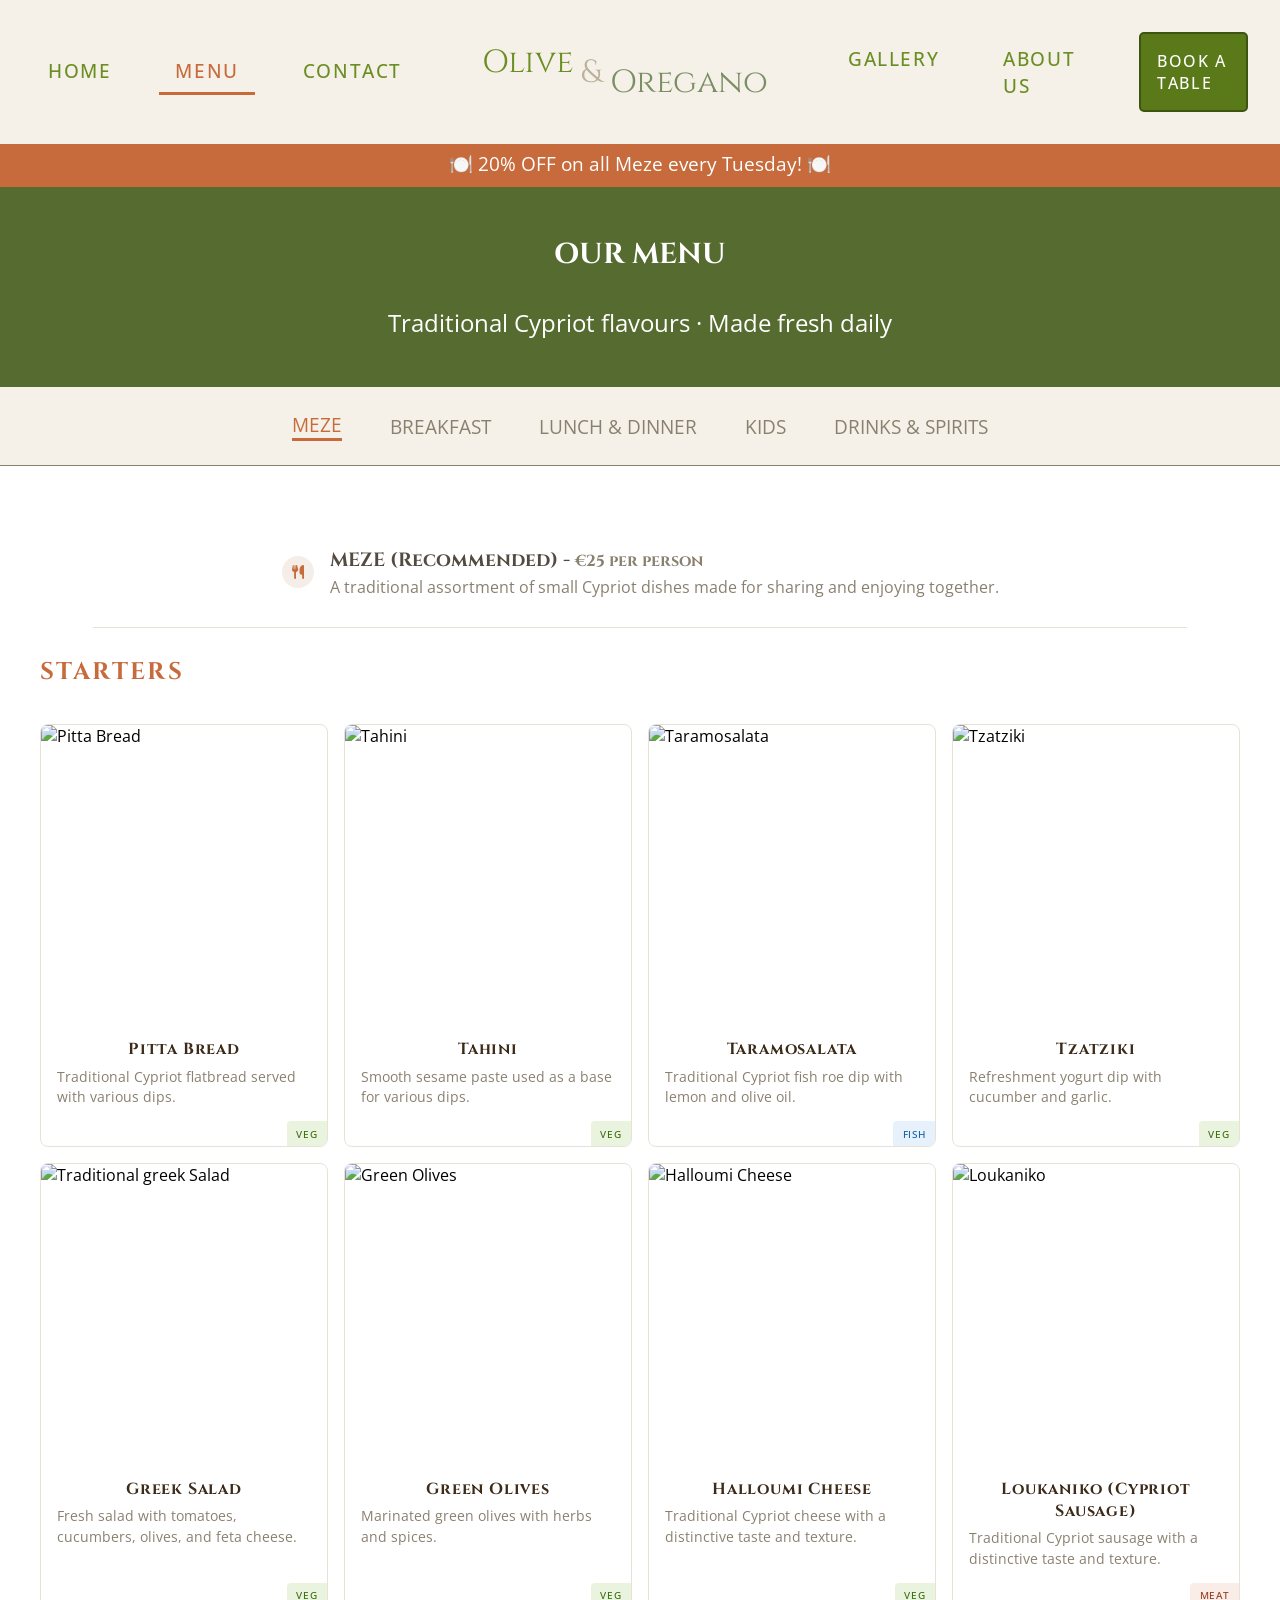
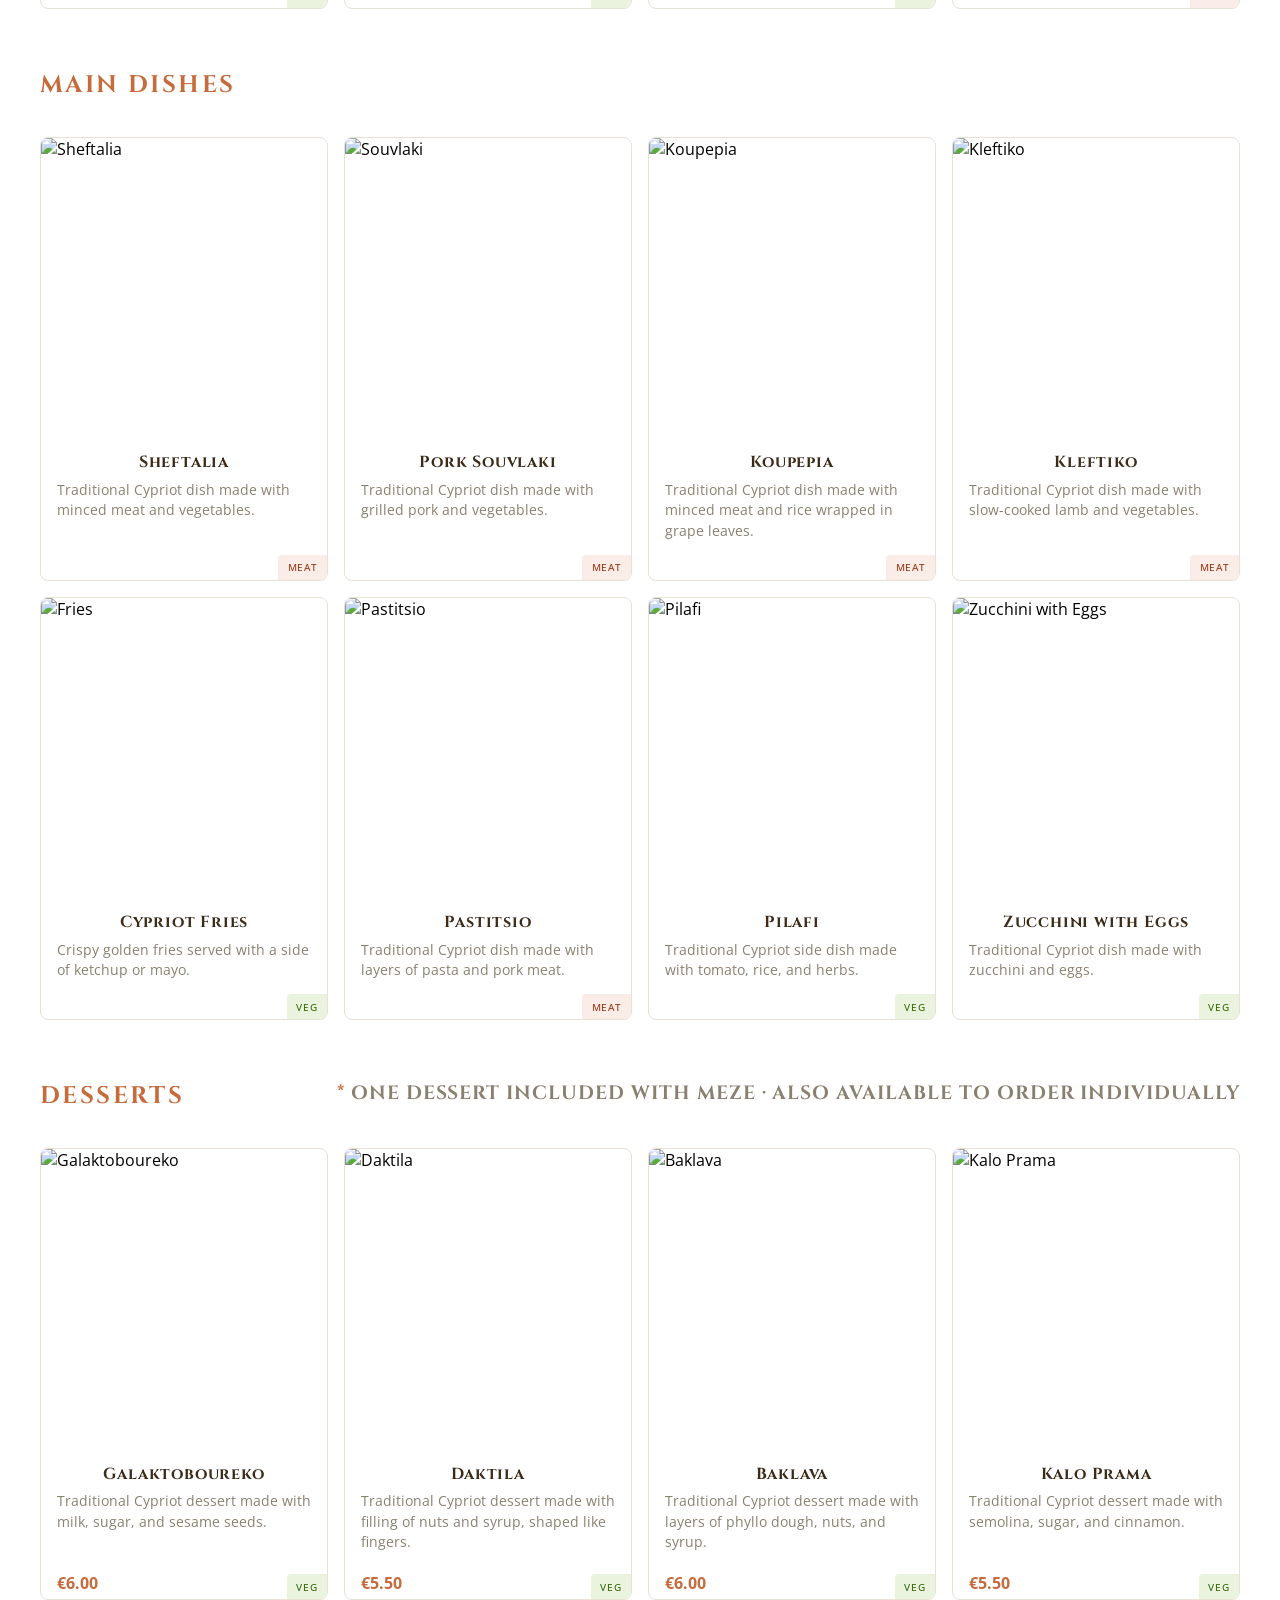
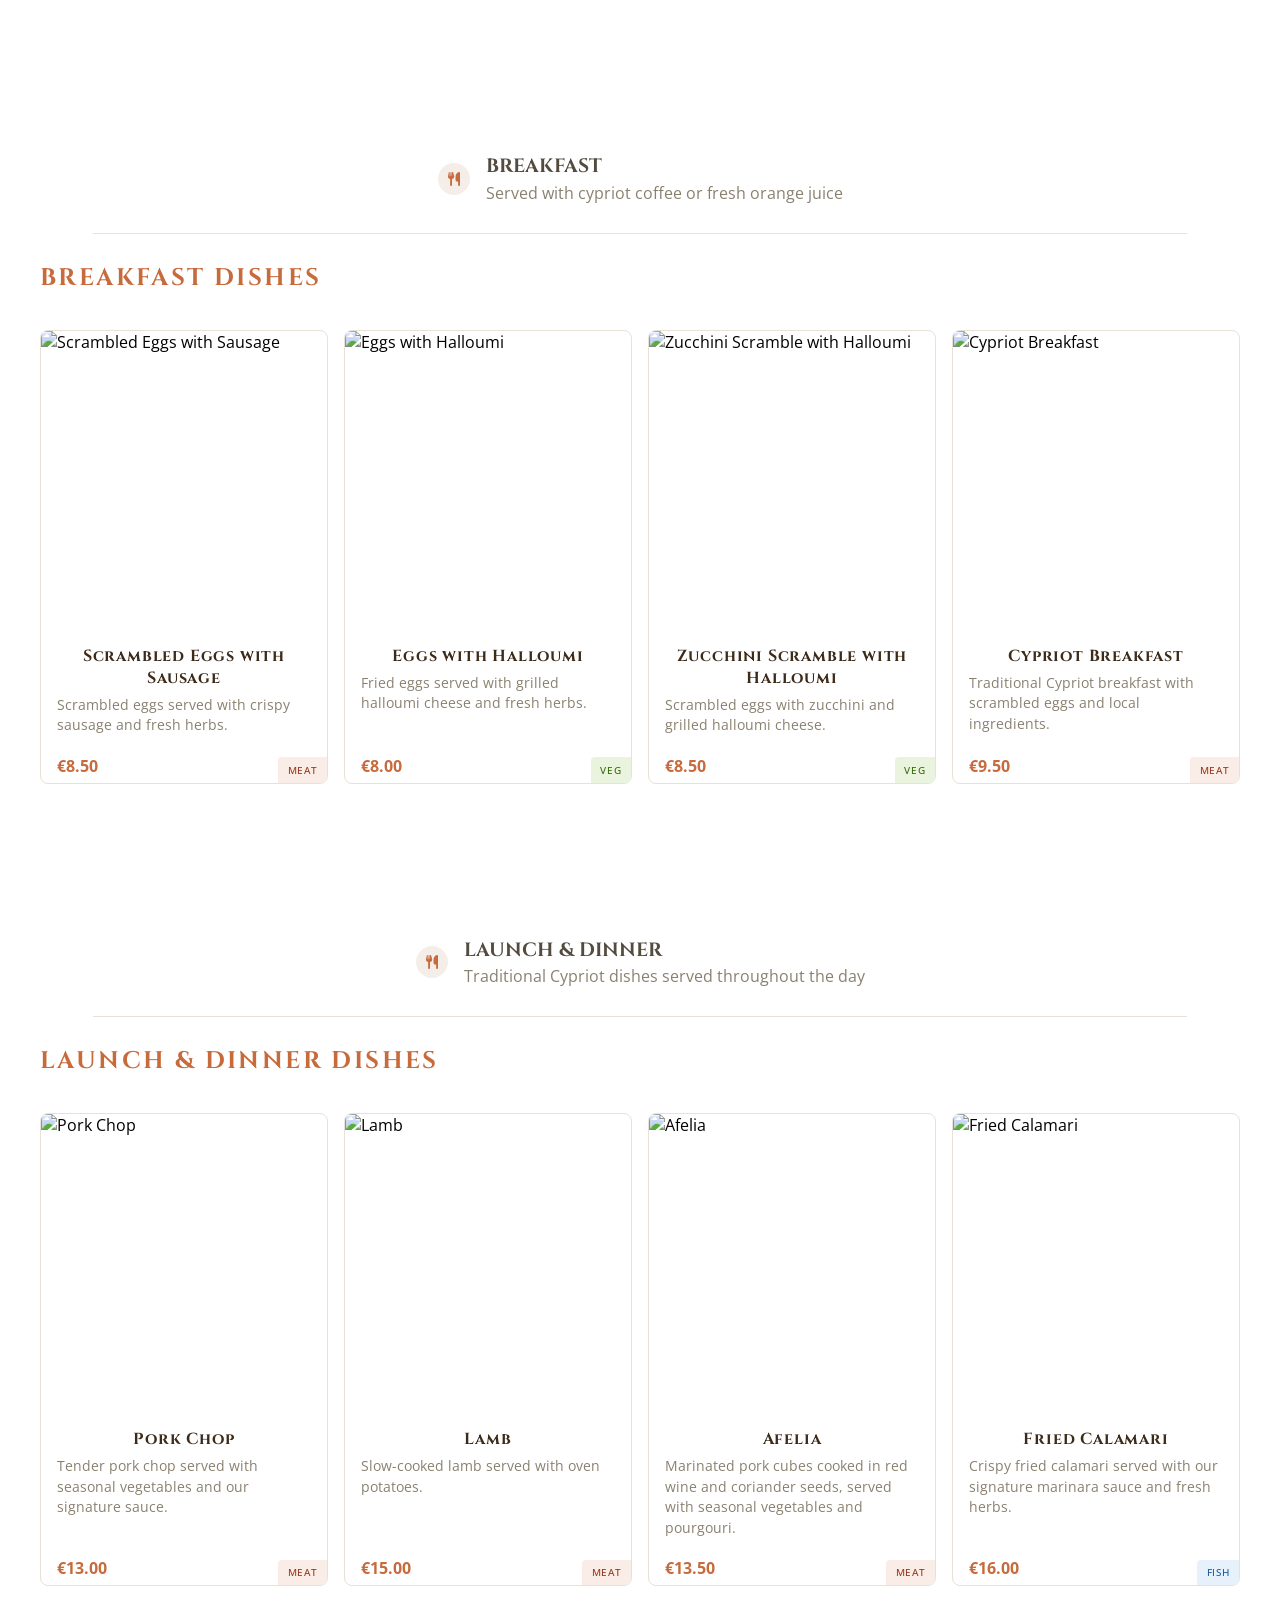
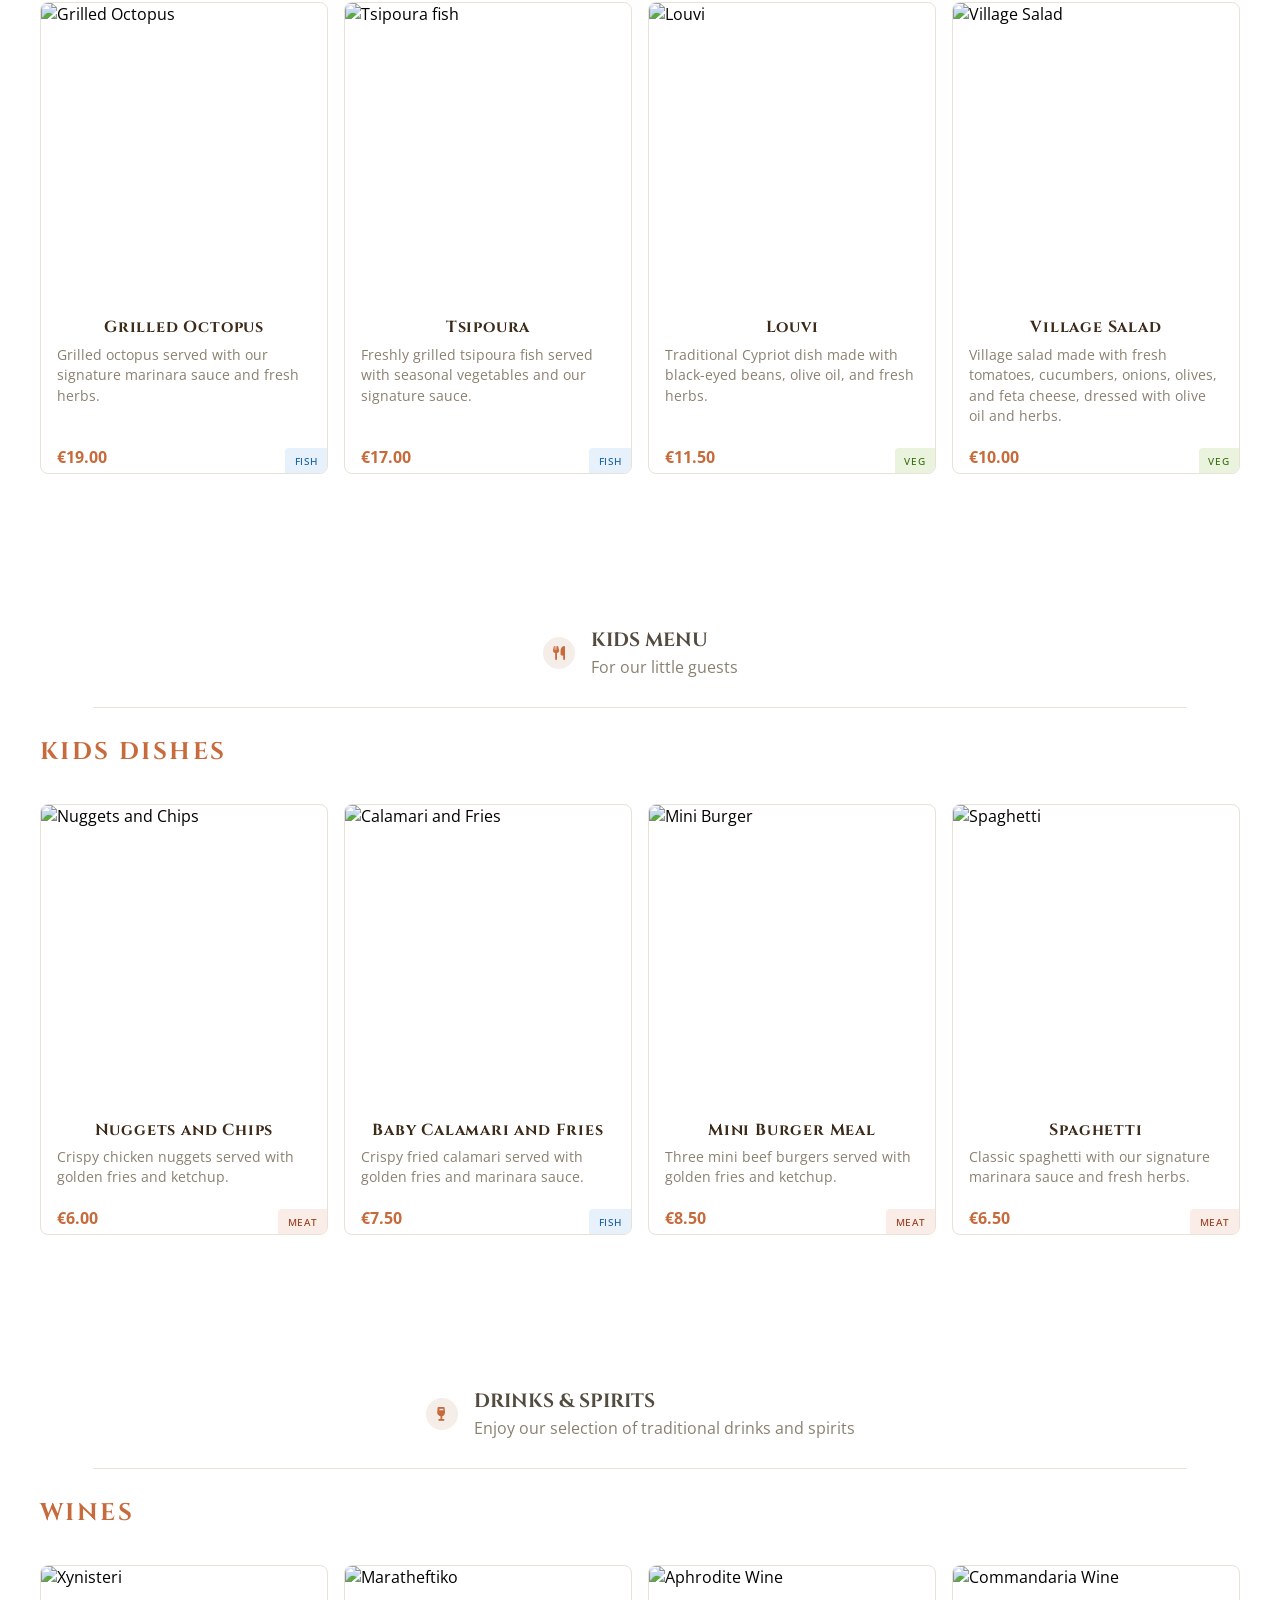
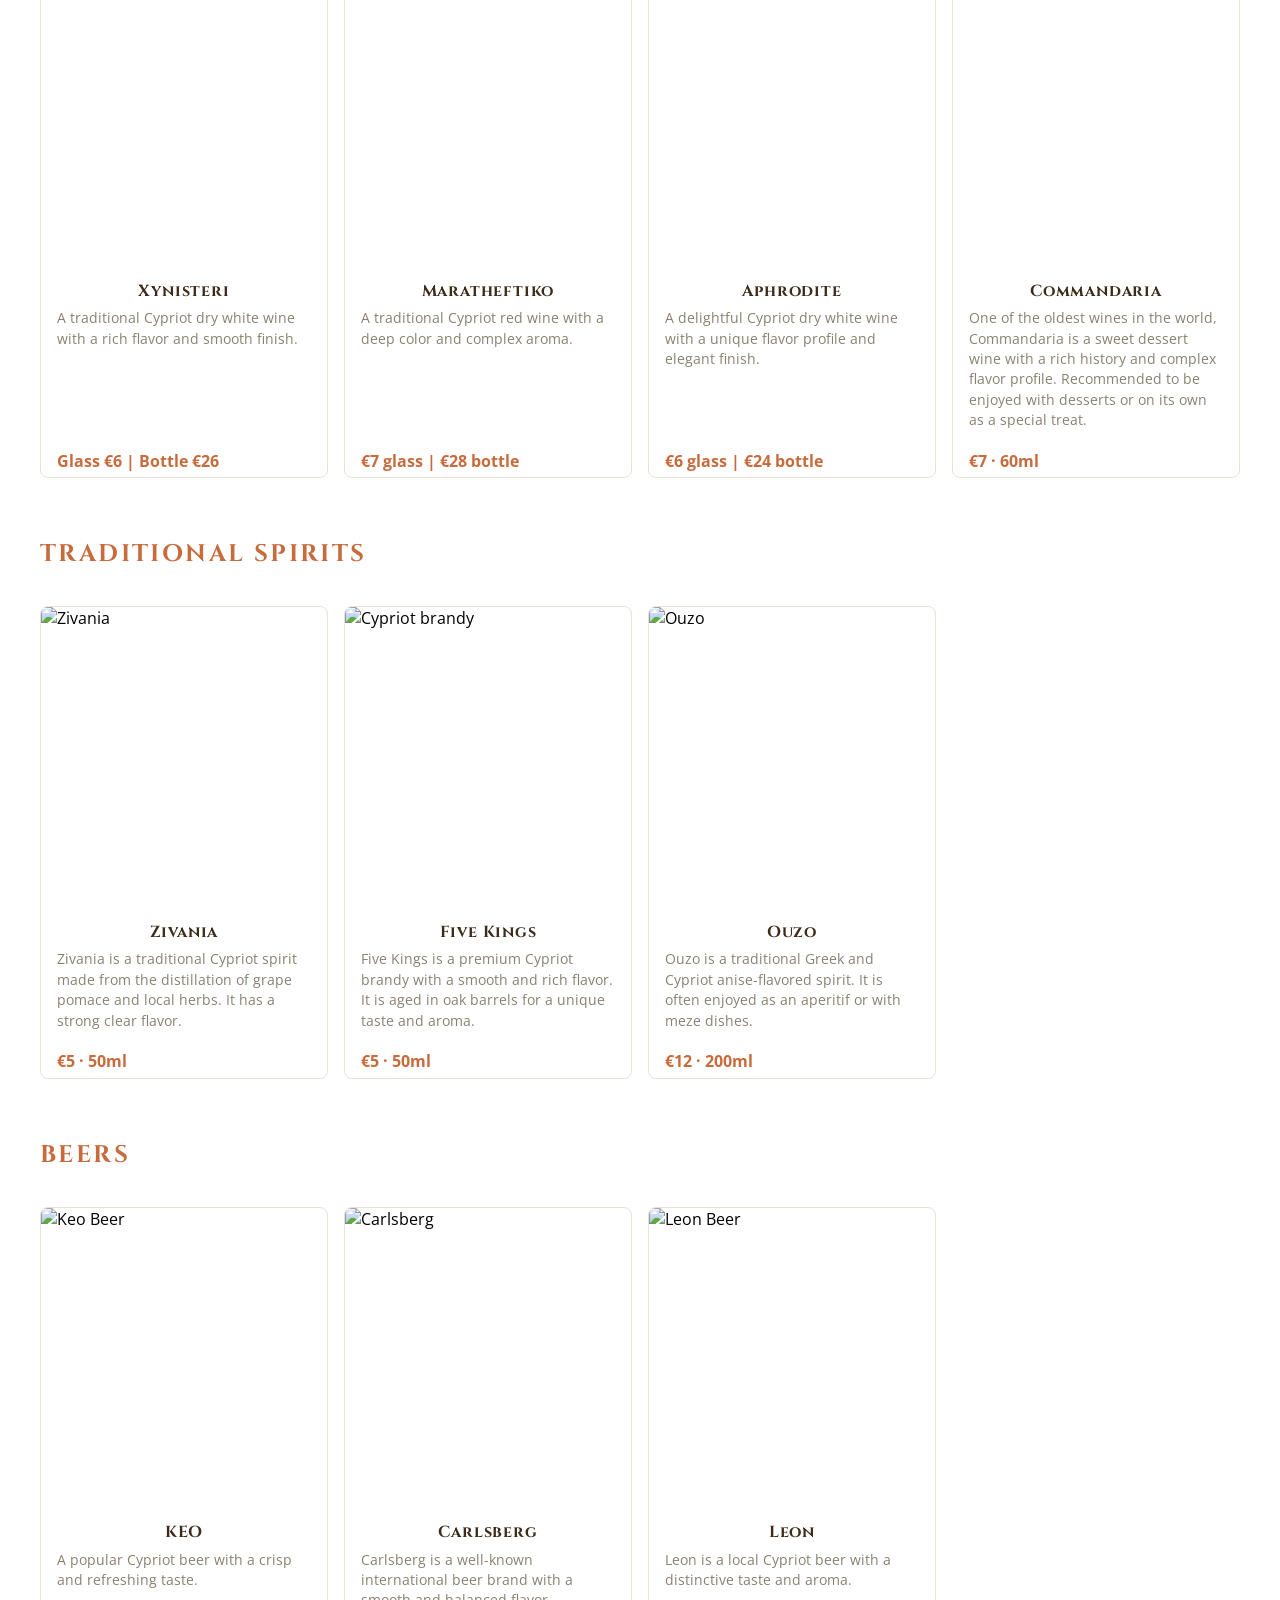
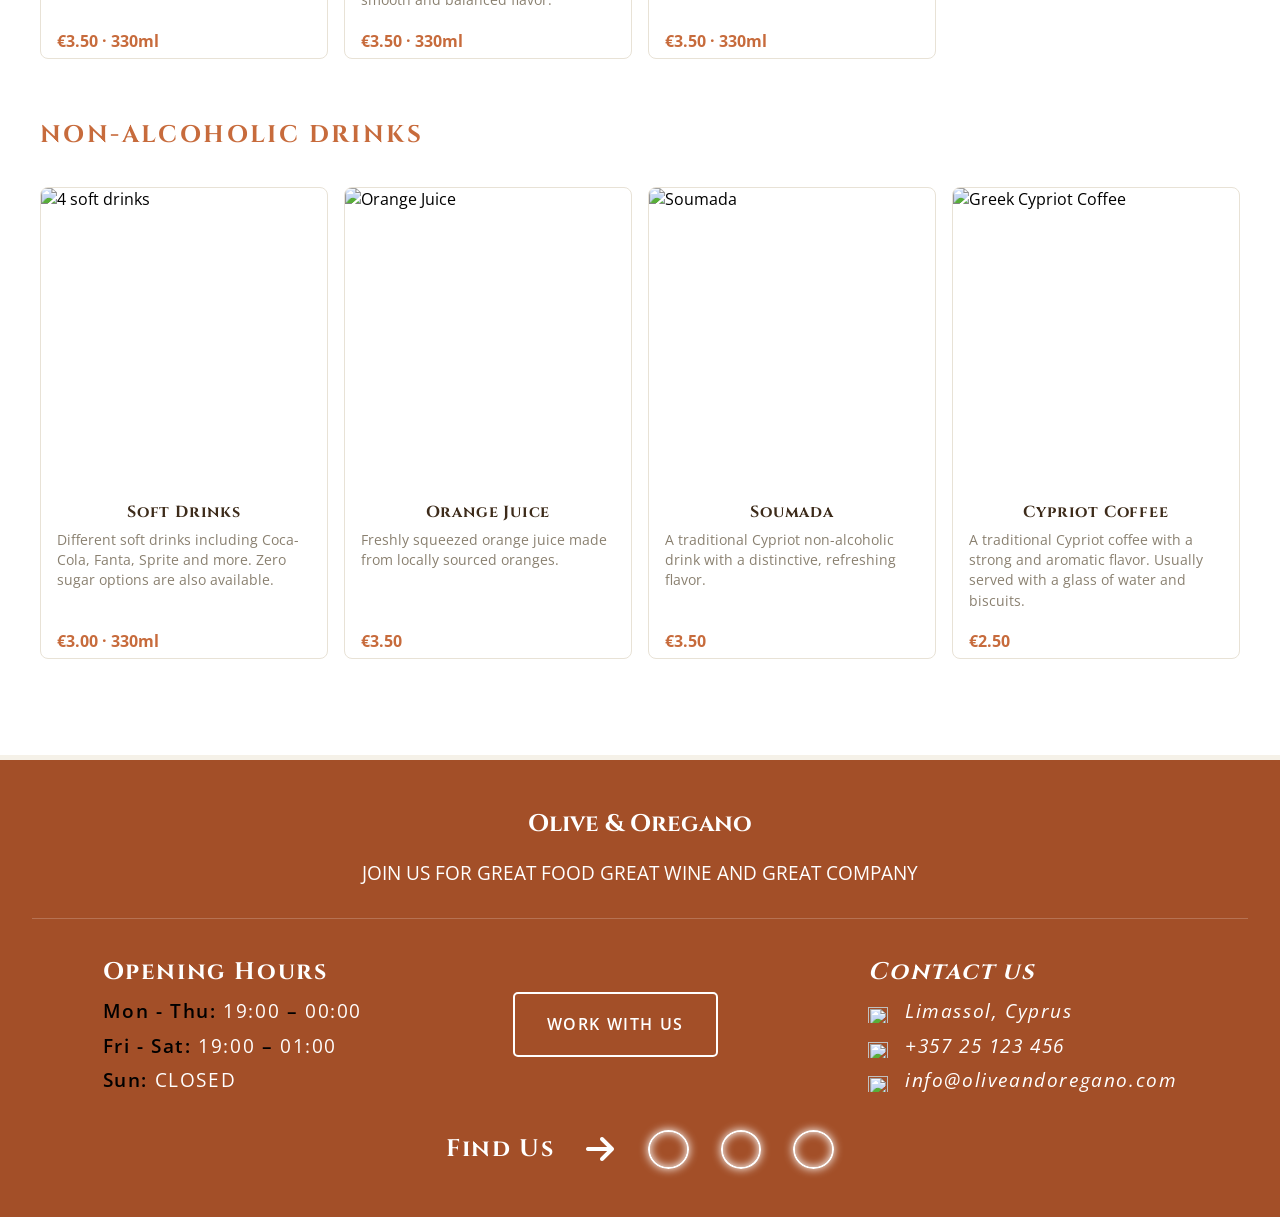
==== Menu.html @ dd1d49be "Create html and CSS for job application" ====
<!doctype html>
<html lang="en">
  <head>
    <meta charset="UTF-8" />
    <meta name="viewport" content="width=device-width, initial-scale=1.0" />
    <meta
      name="description"
      content="Explore the Olive & Oregano menu featuring traditional Cypriot meze, main dishes, desserts, breakfast, drinks, and more."
    />
    <title>Menu | Olive & Oregano</title>
    <link
      href="https://fonts.googleapis.com/css2?family=Cinzel:wght@400..900&display=swap"
      rel="stylesheet"
    />
    <link rel="preconnect" href="https://fonts.googleapis.com" />
    <link rel="preconnect" href="https://fonts.gstatic.com" crossorigin />
    <link
      href="https://fonts.googleapis.com/css2?family=Open+Sans:ital,wght@0,300..800;1,300..800&display=swap"
      rel="stylesheet"
    />
    <link
      rel="stylesheet"
      href="https://cdnjs.cloudflare.com/ajax/libs/font-awesome/6.7.2/css/all.min.css"
    />
    <link rel="stylesheet" href="style.css" />
    <link rel="stylesheet" href="menu.css" />
  </head>
  <body>
    <!-- NAVBAR -->
    <header class="header">
      <nav class="navbar" aria-label="Main navigation">
        <div class="navbar-left">
          <a href="index.html">HOME</a>
          <a href="menu.html" aria-current="page">MENU</a>
          <a href="#contact">CONTACT</a>
        </div>

        <a href="index.html" class="logo">
          <span class="olive-color">Olive</span
          ><span class="and-color"> & </span>
          <span class="oregano-color">Oregano</span>
        </a>

        <div class="navbar-right">
          <a href="#">GALLERY</a>
          <a href="#">ABOUT US</a>
        </div>

        <a href="#" class="contact">BOOK A TABLE</a>
      </nav>
    </header>
    <main>
      <!-- ANNOUNCEMENT BAR -->
      <div class="announcement-section">
        <div class="announcement-bar">
          <p>🍽️ 20% OFF on all Meze every Tuesday! 🍽️</p>
        </div>
      </div>

      <!-- MENU BAR -->
      <section class="menu-bar-section">
        <div class="menu-bar">
          <h1>OUR MENU</h1>
          <p>Traditional Cypriot flavours · Made fresh daily</p>
        </div>
      </section>

      <!-- MENU CATEGORY BAR -->
      <section class="menu-category-section">
        <div class="menu-category-nav">
          <a href="#meze" class="active">MEZE</a>
          <a href="#breakfast">BREAKFAST</a>
          <a href="#lunch&dinner">LUNCH & DINNER</a>
          <a href="#kids">KIDS</a>
          <a href="#drinks-spirits">DRINKS & SPIRITS</a>
        </div>
      </section>

      <!-- MEZE SECTION -->
      <section class="menu-section" id="meze">
        <div class="menu-section-header">
          <div class="icon-section">
            <i class="fa-solid fa-utensils" aria-hidden="true"></i>
          </div>
          <div class="text-section">
            <h2>
              MEZE (Recommended) - <span class="price">€25 per person</span>
            </h2>
            <p>
              A traditional assortment of small Cypriot dishes made for sharing
              and enjoying together.
            </p>
          </div>
        </div>
        <span class="divider"></span>

        <!-- STARTERS -->
        <h3 class="subsection-title">STARTERS</h3>
        <div class="menu-items">
          <div class="menu-grid">
            <div class="card">
              <img src="images/cyprus-Pitta-bread.webp" alt="Pitta Bread" />
              <div class="card-body">
                <h4 class="card-name">Pitta Bread</h4>
                <p class="card-desc">
                  Traditional Cypriot flatbread served with various dips.
                </p>
              </div>
              <div class="card-footer">
                <span class="tag veg">VEG</span>
              </div>
            </div>

            <div class="card">
              <img src="images/tahini.jpg" alt="Tahini" />
              <div class="card-body">
                <h4 class="card-name">Tahini</h4>
                <p class="card-desc">
                  Smooth sesame paste used as a base for various dips.
                </p>
              </div>
              <div class="card-footer">
                <span class="tag veg">VEG</span>
              </div>
            </div>

            <div class="card">
              <img src="images/cyprus-taramaslata.jpg" alt="Taramosalata" />
              <div class="card-body">
                <h4 class="card-name">Taramosalata</h4>
                <p class="card-desc">
                  Traditional Cypriot fish roe dip with lemon and olive oil.
                </p>
              </div>
              <div class="card-footer">
                <span class="tag fish">FISH</span>
              </div>
            </div>

            <div class="card">
              <img src="images/tzatziki.jpg" alt="Tzatziki" />
              <div class="card-body">
                <h4 class="card-name">Tzatziki</h4>
                <p class="card-desc">
                  Refreshment yogurt dip with cucumber and garlic.
                </p>
              </div>
              <div class="card-footer">
                <span class="tag veg">VEG</span>
              </div>
            </div>

            <div class="card">
              <img
                src="images/village-salad-fresh-cut.jpg"
                alt="Traditional greek Salad"
              />
              <div class="card-body">
                <h4 class="card-name">Greek Salad</h4>
                <p class="card-desc">
                  Fresh salad with tomatoes, cucumbers, olives, and feta cheese.
                </p>
              </div>
              <div class="card-footer">
                <span class="tag veg">VEG</span>
              </div>
            </div>

            <div class="card">
              <img src="images/green-olives.jpg" alt="Green Olives" />
              <div class="card-body">
                <h4 class="card-name">Green Olives</h4>
                <p class="card-desc">
                  Marinated green olives with herbs and spices.
                </p>
              </div>
              <div class="card-footer">
                <span class="tag veg">VEG</span>
              </div>
            </div>

            <div class="card">
              <img src="images/halloumi-cyprus.jpg" alt="Halloumi Cheese" />
              <div class="card-body">
                <h4 class="card-name">Halloumi Cheese</h4>
                <p class="card-desc">
                  Traditional Cypriot cheese with a distinctive taste and
                  texture.
                </p>
              </div>
              <div class="card-footer">
                <span class="tag veg">VEG</span>
              </div>
            </div>

            <div class="card">
              <img src="images/loukaniko.jpg" alt="Loukaniko" />
              <div class="card-body">
                <h4 class="card-name">Loukaniko (Cypriot Sausage)</h4>
                <p class="card-desc">
                  Traditional Cypriot sausage with a distinctive taste and
                  texture.
                </p>
              </div>
              <div class="card-footer">
                <span class="tag meat">MEAT</span>
              </div>
            </div>
          </div>
        </div>

        <!-- MAIN DISHES -->
        <h3 class="subsection-title">MAIN DISHES</h3>
        <div class="menu-items">
          <div class="menu-grid">
            <div class="card">
              <img src="images/sheftalia-main.jpg" alt="Sheftalia" />
              <div class="card-body">
                <h4 class="card-name">Sheftalia</h4>
                <p class="card-desc">
                  Traditional Cypriot dish made with minced meat and vegetables.
                </p>
              </div>
              <div class="card-footer">
                <span class="tag meat">MEAT</span>
              </div>
            </div>

            <div class="card">
              <img src="images/souvlaki.webp" alt="Souvlaki" />
              <div class="card-body">
                <h4 class="card-name">Pork Souvlaki</h4>
                <p class="card-desc">
                  Traditional Cypriot dish made with grilled pork and
                  vegetables.
                </p>
              </div>
              <div class="card-footer">
                <span class="tag meat">MEAT</span>
              </div>
            </div>

            <div class="card">
              <img src="images/koupepia.jpg" alt="Koupepia" />
              <div class="card-body">
                <h4 class="card-name">Koupepia</h4>
                <p class="card-desc">
                  Traditional Cypriot dish made with minced meat and rice
                  wrapped in grape leaves.
                </p>
              </div>
              <div class="card-footer">
                <span class="tag meat">MEAT</span>
              </div>
            </div>

            <div class="card">
              <img src="images/ofto-kleftiko.jpg" alt="Kleftiko" />
              <div class="card-body">
                <h4 class="card-name">Kleftiko</h4>
                <p class="card-desc">
                  Traditional Cypriot dish made with slow-cooked lamb and
                  vegetables.
                </p>
              </div>
              <div class="card-footer">
                <span class="tag meat">MEAT</span>
              </div>
            </div>

            <div class="card">
              <img src="images/fries.jpg" alt="Fries" />
              <div class="card-body">
                <h4 class="card-name">Cypriot Fries</h4>
                <p class="card-desc">
                  Crispy golden fries served with a side of ketchup or mayo.
                </p>
              </div>
              <div class="card-footer">
                <span class="tag veg">VEG</span>
              </div>
            </div>

            <div class="card">
              <img src="images/cypriot-Pastitsio.jpg" alt="Pastitsio" />
              <div class="card-body">
                <h4 class="card-name">Pastitsio</h4>
                <p class="card-desc">
                  Traditional Cypriot dish made with layers of pasta and pork
                  meat.
                </p>
              </div>
              <div class="card-footer">
                <span class="tag meat">MEAT</span>
              </div>
            </div>

            <div class="card">
              <img src="images/pourkouri.webp" alt="Pilafi" />
              <div class="card-body">
                <h4 class="card-name">Pilafi</h4>
                <p class="card-desc">
                  Traditional Cypriot side dish made with tomato, rice, and
                  herbs.
                </p>
              </div>
              <div class="card-footer">
                <span class="tag veg">VEG</span>
              </div>
            </div>

            <div class="card">
              <img
                src="images/zucchini-with-eggs.jpg"
                alt="Zucchini with Eggs"
              />
              <div class="card-body">
                <h4 class="card-name">Zucchini with Eggs</h4>
                <p class="card-desc">
                  Traditional Cypriot dish made with zucchini and eggs.
                </p>
              </div>
              <div class="card-footer">
                <span class="tag veg">VEG</span>
              </div>
            </div>
          </div>
        </div>

        <!-- DESSERTS-->
        <h3 class="subsection-title">
          DESSERTS
          <span class="subtitle"
            ><span class="asterisk">*</span> ONE DESSERT INCLUDED WITH MEZE ·
            ALSO AVAILABLE TO ORDER INDIVIDUALLY</span
          >
        </h3>
        <div class="menu-items">
          <div class="menu-grid">
            <div class="card">
              <img src="images/cyprus-dessert.jpg" alt="Galaktoboureko" />
              <div class="card-body">
                <h4 class="card-name">Galaktoboureko</h4>
                <p class="card-desc">
                  Traditional Cypriot dessert made with milk, sugar, and sesame
                  seeds.
                </p>
              </div>
              <div class="card-footer">
                <span class="item-price">€6.00</span>
                <span class="tag veg">VEG</span>
              </div>
            </div>

            <div class="card">
              <img src="images/daktila.jpg" alt="Daktila" />
              <div class="card-body">
                <h4 class="card-name">Daktila</h4>
                <p class="card-desc">
                  Traditional Cypriot dessert made with filling of nuts and
                  syrup, shaped like fingers.
                </p>
              </div>
              <div class="card-footer">
                <span class="item-price">€5.50</span>
                <span class="tag veg">VEG</span>
              </div>
            </div>

            <div class="card">
              <img src="images/baklava.jpg" alt="Baklava" />
              <div class="card-body">
                <h4 class="card-name">Baklava</h4>
                <p class="card-desc">
                  Traditional Cypriot dessert made with layers of phyllo dough,
                  nuts, and syrup.
                </p>
              </div>
              <div class="card-footer">
                <span class="item-price">€6.00</span>
                <span class="tag veg">VEG</span>
              </div>
            </div>

            <div class="card">
              <img src="images/kalo-prama.jpg" alt="Kalo Prama" />
              <div class="card-body">
                <h4 class="card-name">Kalo Prama</h4>
                <p class="card-desc">
                  Traditional Cypriot dessert made with semolina, sugar, and
                  cinnamon.
                </p>
              </div>
              <div class="card-footer">
                <span class="item-price">€5.50</span>
                <span class="tag veg">VEG</span>
              </div>
            </div>
          </div>
        </div>
      </section>

      <!-- BREAKFAST -->
      <section class="menu-section" id="breakfast">
        <div class="menu-section-header">
          <div class="icon-section">
            <i class="fa-solid fa-utensils" aria-hidden="true"></i>
          </div>

          <div class="text-section">
            <h2>BREAKFAST</h2>
            <p>Served with cypriot coffee or fresh orange juice</p>
          </div>
        </div>

        <span class="divider"></span>

        <h3 class="subsection-title">BREAKFAST DISHES</h3>
        <div class="menu-items">
          <div class="menu-grid">
            <div class="card">
              <img
                src="images/scrambled-eggs-with-sausage.jpg"
                alt="Scrambled Eggs with Sausage"
              />
              <div class="card-body">
                <h4 class="card-name">Scrambled Eggs with Sausage</h4>
                <p class="card-desc">
                  Scrambled eggs served with crispy sausage and fresh herbs.
                </p>
              </div>
              <div class="card-footer">
                <span class="item-price">€8.50</span>
                <span class="tag meat">MEAT</span>
              </div>
            </div>

            <div class="card">
              <img
                src="images/eggs-with-halloumi.jpg"
                alt="Eggs with Halloumi"
              />
              <div class="card-body">
                <h4 class="card-name">Eggs with Halloumi</h4>
                <p class="card-desc">
                  Fried eggs served with grilled halloumi cheese and fresh
                  herbs.
                </p>
              </div>
              <div class="card-footer">
                <span class="item-price">€8.00</span>
                <span class="tag veg">VEG</span>
              </div>
            </div>

            <div class="card">
              <img
                src="images/zucchini-scramble-with-halloumi.jpeg"
                alt="Zucchini Scramble with Halloumi"
              />
              <div class="card-body">
                <h4 class="card-name">Zucchini Scramble with Halloumi</h4>
                <p class="card-desc">
                  Scrambled eggs with zucchini and grilled halloumi cheese.
                </p>
              </div>
              <div class="card-footer">
                <span class="item-price">€8.50</span>
                <span class="tag veg">VEG</span>
              </div>
            </div>

            <div class="card">
              <img src="images/cypriot-breakfast.jpg" alt="Cypriot Breakfast" />
              <div class="card-body">
                <h4 class="card-name">Cypriot Breakfast</h4>
                <p class="card-desc">
                  Traditional Cypriot breakfast with scrambled eggs and local
                  ingredients.
                </p>
              </div>
              <div class="card-footer">
                <span class="item-price">€9.50</span>
                <span class="tag meat">MEAT</span>
              </div>
            </div>
          </div>
        </div>
      </section>

      <!-- LAUNCH AND DINNER -->
      <section class="menu-section" id="lunch&dinner">
        <div class="menu-section-header">
          <div class="icon-section">
            <i class="fa-solid fa-utensils" aria-hidden="true"></i>
          </div>

          <div class="text-section">
            <h2>LAUNCH & DINNER</h2>
            <p>Traditional Cypriot dishes served throughout the day</p>
          </div>
        </div>

        <span class="divider"></span>

        <h3 class="subsection-title">LAUNCH & DINNER DISHES</h3>
        <div class="menu-items">
          <div class="menu-grid">
            <div class="card">
              <img src="images/pork-chop.png" alt="Pork Chop" />

              <div class="card-body">
                <h4 class="card-name">Pork Chop</h4>
                <p class="card-desc">
                  Tender pork chop served with seasonal vegetables and our
                  signature sauce.
                </p>
              </div>
              <div class="card-footer">
                <span class="item-price">€13.00</span>
                <span class="tag meat">MEAT</span>
              </div>
            </div>

            <div class="card">
              <img src="images/lamb.jpg" alt="Lamb" />

              <div class="card-body">
                <h4 class="card-name">Lamb</h4>
                <p class="card-desc">
                  Slow-cooked lamb served with oven potatoes.
                </p>
              </div>
              <div class="card-footer">
                <span class="item-price">€15.00</span>
                <span class="tag meat">MEAT</span>
              </div>
            </div>

            <div class="card">
              <img src="images/afelia.jpg" alt="Afelia" />

              <div class="card-body">
                <h4 class="card-name">Afelia</h4>
                <p class="card-desc">
                  Marinated pork cubes cooked in red wine and coriander seeds,
                  served with seasonal vegetables and pourgouri.
                </p>
              </div>
              <div class="card-footer">
                <span class="item-price">€13.50</span>
                <span class="tag meat">MEAT</span>
              </div>
            </div>

            <div class="card">
              <img
                src="images/fried-calamari-scaled.jpg"
                alt="Fried Calamari"
              />

              <div class="card-body">
                <h4 class="card-name">Fried Calamari</h4>
                <p class="card-desc">
                  Crispy fried calamari served with our signature marinara sauce
                  and fresh herbs.
                </p>
              </div>
              <div class="card-footer">
                <span class="item-price">€16.00</span>
                <span class="tag fish">FISH</span>
              </div>
            </div>

            <div class="card">
              <img src="images/grilled-octopus.png" alt="Grilled Octopus" />

              <div class="card-body">
                <h4 class="card-name">Grilled Octopus</h4>
                <p class="card-desc">
                  Grilled octopus served with our signature marinara sauce and
                  fresh herbs.
                </p>
              </div>
              <div class="card-footer">
                <span class="item-price">€19.00</span>
                <span class="tag fish">FISH</span>
              </div>
            </div>

            <div class="card">
              <img src="images/tsipoura.png" alt="Tsipoura fish" />

              <div class="card-body">
                <h4 class="card-name">Tsipoura</h4>
                <p class="card-desc">
                  Freshly grilled tsipoura fish served with seasonal vegetables
                  and our signature sauce.
                </p>
              </div>
              <div class="card-footer">
                <span class="item-price">€17.00</span>
                <span class="tag fish">FISH</span>
              </div>
            </div>

            <div class="card">
              <img src="images/louvi.jpg" alt="Louvi" />

              <div class="card-body">
                <h4 class="card-name">Louvi</h4>
                <p class="card-desc">
                  Traditional Cypriot dish made with black-eyed beans, olive
                  oil, and fresh herbs.
                </p>
              </div>
              <div class="card-footer">
                <span class="item-price">€11.50</span>
                <span class="tag veg">VEG</span>
              </div>
            </div>

            <div class="card">
              <img src="images/village-salad.png" alt="Village Salad" />

              <div class="card-body">
                <h4 class="card-name">Village Salad</h4>
                <p class="card-desc">
                  Village salad made with fresh tomatoes, cucumbers, onions,
                  olives, and feta cheese, dressed with olive oil and herbs.
                </p>
              </div>
              <div class="card-footer">
                <span class="item-price">€10.00</span>
                <span class="tag veg">VEG</span>
              </div>
            </div>
          </div>
        </div>
      </section>

      <!-- KIDS MENU -->
      <section class="menu-section" id="kids">
        <div class="menu-section-header">
          <div class="icon-section">
            <i class="fa-solid fa-utensils" aria-hidden="true"></i>
          </div>

          <div class="text-section">
            <h2>KIDS MENU</h2>
            <p>For our little guests</p>
          </div>
        </div>

        <span class="divider"></span>

        <h3 class="subsection-title">KIDS DISHES</h3>
        <div class="menu-items">
          <div class="menu-grid">
            <div class="card">
              <img src="images/nuggets-and-chips.png" alt="Nuggets and Chips" />

              <div class="card-body">
                <h4 class="card-name">Nuggets and Chips</h4>
                <p class="card-desc">
                  Crispy chicken nuggets served with golden fries and ketchup.
                </p>
              </div>
              <div class="card-footer">
                <span class="item-price">€6.00</span>
                <span class="tag meat">MEAT</span>
              </div>
            </div>

            <div class="card">
              <img
                src="images/calamari-and-fries.png"
                alt="Calamari and Fries"
              />

              <div class="card-body">
                <h4 class="card-name">Baby Calamari and Fries</h4>
                <p class="card-desc">
                  Crispy fried calamari served with golden fries and marinara
                  sauce.
                </p>
              </div>
              <div class="card-footer">
                <span class="item-price">€7.50</span>
                <span class="tag fish">FISH</span>
              </div>
            </div>

            <div class="card">
              <img src="images/mini-burger-meal.png" alt="Mini Burger" />

              <div class="card-body">
                <h4 class="card-name">Mini Burger Meal</h4>
                <p class="card-desc">
                  Three mini beef burgers served with golden fries and ketchup.
                </p>
              </div>
              <div class="card-footer">
                <span class="item-price">€8.50</span>
                <span class="tag meat">MEAT</span>
              </div>
            </div>

            <div class="card">
              <img src="images/spaghetti.png" alt="Spaghetti" />

              <div class="card-body">
                <h4 class="card-name">Spaghetti</h4>
                <p class="card-desc">
                  Classic spaghetti with our signature marinara sauce and fresh
                  herbs.
                </p>
              </div>
              <div class="card-footer">
                <span class="item-price">€6.50</span>
                <span class="tag meat">MEAT</span>
              </div>
            </div>
          </div>
        </div>
      </section>

      <!-- DRINKS & SPIRITS -->
      <section class="menu-section" id="drinks-spirits">
        <div class="menu-section-header">
          <div class="icon-section">
            <i class="fa-solid fa-wine-glass" aria-hidden="true"></i>
          </div>

          <div class="text-section">
            <h2>DRINKS & SPIRITS</h2>
            <p>Enjoy our selection of traditional drinks and spirits</p>
          </div>
        </div>

        <span class="divider"></span>

        <!-- WINES -->
        <h3 class="subsection-title">WINES</h3>
        <div class="menu-items">
          <div class="menu-grid">
            <div class="card">
              <img src="images/xynisteri.png" alt="Xynisteri" />

              <div class="card-body">
                <h4 class="card-name">Xynisteri</h4>
                <p class="card-desc">
                  A traditional Cypriot dry white wine with a rich flavor and
                  smooth finish.
                </p>
              </div>
              <div class="card-footer">
                <span class="item-price">Glass €6 | Bottle €26</span>
              </div>
            </div>

            <div class="card">
              <img src="images/maratheftiko.jpg" alt="Maratheftiko" />

              <div class="card-body">
                <h4 class="card-name">Maratheftiko</h4>
                <p class="card-desc">
                  A traditional Cypriot red wine with a deep color and complex
                  aroma.
                </p>
              </div>
              <div class="card-footer">
                <span class="item-price">€7 glass | €28 bottle</span>
              </div>
            </div>

            <div class="card">
              <img src="images/aphrodite-wine.png" alt="Aphrodite Wine" />

              <div class="card-body">
                <h4 class="card-name">Aphrodite</h4>
                <p class="card-desc">
                  A delightful Cypriot dry white wine with a unique flavor
                  profile and elegant finish.
                </p>
              </div>
              <div class="card-footer">
                <span class="item-price">€6 glass | €24 bottle</span>
              </div>
            </div>

            <div class="card">
              <img src="images/commandaria-wine.png" alt="Commandaria Wine" />

              <div class="card-body">
                <h4 class="card-name">Commandaria</h4>
                <p class="card-desc">
                  One of the oldest wines in the world, Commandaria is a sweet
                  dessert wine with a rich history and complex flavor profile.
                  Recommended to be enjoyed with desserts or on its own as a
                  special treat.
                </p>
              </div>
              <div class="card-footer">
                <span class="item-price">€7 · 60ml</span>
              </div>
            </div>
          </div>
        </div>

        <!-- TRADITIONAL SPIRITS -->
        <h3 class="subsection-title">TRADITIONAL SPIRITS</h3>
        <div class="menu-items">
          <div class="menu-grid">
            <div class="card">
              <img src="images/zivania.png" alt="Zivania" />
              <div class="card-body">
                <h4 class="card-name">Zivania</h4>
                <p class="card-desc">
                  Zivania is a traditional Cypriot spirit made from the
                  distillation of grape pomace and local herbs. It has a strong
                  clear flavor.
                </p>
              </div>
              <div class="card-footer">
                <span class="item-price">€5 · 50ml</span>
              </div>
            </div>

            <div class="card">
              <img src="images/fivekings.png" alt="Cypriot brandy" />
              <div class="card-body">
                <h4 class="card-name">Five Kings</h4>
                <p class="card-desc">
                  Five Kings is a premium Cypriot brandy with a smooth and rich
                  flavor. It is aged in oak barrels for a unique taste and
                  aroma.
                </p>
              </div>
              <div class="card-footer">
                <span class="item-price">€5 · 50ml</span>
              </div>
            </div>

            <div class="card">
              <img src="images/ouzo.png" alt="Ouzo" />
              <div class="card-body">
                <h4 class="card-name">Ouzo</h4>
                <p class="card-desc">
                  Ouzo is a traditional Greek and Cypriot anise-flavored spirit.
                  It is often enjoyed as an aperitif or with meze dishes.
                </p>
              </div>
              <div class="card-footer">
                <span class="item-price">€12 · 200ml</span>
              </div>
            </div>
          </div>
        </div>

        <!-- BEERS -->
        <h3 class="subsection-title">BEERS</h3>
        <div class="menu-items">
          <div class="menu-grid">
            <div class="card">
              <img src="images/keo.png" alt="Keo Beer" />
              <div class="card-body">
                <h4 class="card-name">KEO</h4>
                <p class="card-desc">
                  A popular Cypriot beer with a crisp and refreshing taste.
                </p>
              </div>
              <div class="card-footer">
                <span class="item-price">€3.50 · 330ml</span>
              </div>
            </div>

            <div class="card">
              <img src="images/carlsberg.png" alt="Carlsberg" />
              <div class="card-body">
                <h4 class="card-name">Carlsberg</h4>
                <p class="card-desc">
                  Carlsberg is a well-known international beer brand with a
                  smooth and balanced flavor.
                </p>
              </div>
              <div class="card-footer">
                <span class="item-price">€3.50 · 330ml</span>
              </div>
            </div>

            <div class="card">
              <img src="images/leon-beer-single.jpg" alt="Leon Beer" />
              <div class="card-body">
                <h4 class="card-name">Leon</h4>
                <p class="card-desc">
                  Leon is a local Cypriot beer with a distinctive taste and
                  aroma.
                </p>
              </div>
              <div class="card-footer">
                <span class="item-price">€3.50 · 330ml</span>
              </div>
            </div>
          </div>
        </div>

        <!-- NON-ALCOHOLIC DRINKS -->
        <h3 class="subsection-title">NON-ALCOHOLIC DRINKS</h3>
        <div class="menu-items">
          <div class="menu-grid">
            <div class="card">
              <img src="images/soft-drinks.jpg" alt="4 soft drinks" />
              <div class="card-body">
                <h4 class="card-name">Soft Drinks</h4>
                <p class="card-desc">
                  Different soft drinks including Coca-Cola, Fanta, Sprite and
                  more. Zero sugar options are also available.
                </p>
              </div>
              <div class="card-footer">
                <span class="item-price">€3.00 · 330ml</span>
              </div>
            </div>

            <div class="card">
              <img src="images/orange-juice.jpg" alt="Orange Juice" />
              <div class="card-body">
                <h4 class="card-name">Orange Juice</h4>
                <p class="card-desc">
                  Freshly squeezed orange juice made from locally sourced
                  oranges.
                </p>
              </div>
              <div class="card-footer">
                <span class="item-price">€3.50</span>
              </div>
            </div>

            <div class="card">
              <img src="images/soumada.jpg" alt="Soumada" />
              <div class="card-body">
                <h4 class="card-name">Soumada</h4>
                <p class="card-desc">
                  A traditional Cypriot non-alcoholic drink with a distinctive,
                  refreshing flavor.
                </p>
              </div>
              <div class="card-footer">
                <span class="item-price">€3.50</span>
              </div>
            </div>

            <div class="card">
              <img
                src="images/greek-cypriot-coffee.jpg"
                alt="Greek Cypriot Coffee"
              />
              <div class="card-body">
                <h4 class="card-name">Cypriot Coffee</h4>
                <p class="card-desc">
                  A traditional Cypriot coffee with a strong and aromatic
                  flavor. Usually served with a glass of water and biscuits.
                </p>
              </div>
              <div class="card-footer">
                <span class="item-price">€2.50</span>
              </div>
            </div>
          </div>
        </div>
      </section>

      <!-- FOOTER SECTION -->

      <footer class="footer">
        <div class="footer-about">
          <h3>Olive & Oregano</h3>
          <p>JOIN US FOR GREAT FOOD GREAT WINE AND GREAT COMPANY</p>
        </div>

        <div class="footer-container">
          <div class="footer-hours">
            <h3>Opening Hours</h3>

            <p>
              <span class="days">Mon - Thu:</span> 19:00
              <span class="dash">–</span> 00:00
            </p>
            <p>
              <span class="days">Fri - Sat:</span> 19:00
              <span class="dash">–</span> 01:00
            </p>
            <p><span class="days">Sun:</span> CLOSED</p>
          </div>

          <a href="#" class="work-btn">WORK WITH US</a>

          <address class="footer-contact" id="contact">
            <h3>Contact us</h3>

            <p>
              <img
                src="icons/location-pin-drop--Streamline-Plump.png"
                alt=""
                class="contact-icon"
              />
              Limassol, Cyprus
            </p>
            <p>
              <img
                src="icons/phone--Streamline-Plump.png"
                alt=""
                class="contact-icon"
              />
              <a href="tel:+35725123456">+357 25 123 456</a>
            </p>
            <p>
              <img
                src="icons/email-forward--Streamline-Plump.png"
                alt=""
                class="contact-icon"
              />
              <a href="mailto:info@oliveandoregano.com"
                >info@oliveandoregano.com</a
              >
            </p>
          </address>
        </div>

        <div class="footer-socials">
          <h3>Find Us</h3>

          <i class="fa-solid fa-arrow-right arrow"></i>

          <div class="social-logos">
            <a href="#" aria-label="Facebook">
              <img class="socials-img" src="icons/facebook.svg" alt="" />
            </a>
            <a href="#" aria-label="Instagram">
              <img class="socials-img" src="icons/instagram.svg" alt="" />
            </a>
            <a href="#" aria-label="TikTok">
              <img class="socials-img" src="icons/tiktok.svg" alt="" />
            </a>
          </div>
        </div>
      </footer>
    </main>

    <!-- RESERVATION FORM -->

    <div class="modal-overlay" id="reservation-modal">
      <div
        class="reservation-modal"
        role="dialog"
        aria-modal="true"
        aria-labelledby="reservation-modal-title"
      >
        <form class="reservation-form" id="reservation-form">
          <div class="modal-header">
            <h2 id="reservation-modal-title">Make Reservation</h2>

            <button
              type="button"
              class="modal-close-button"
              id="reservation-close-button"
              aria-label="Close reservation form"
            >
              &times;
            </button>
          </div>

          <div class="form-group">
            <label for="reservation-name">Full Name</label>
            <input
              type="text"
              id="reservation-name"
              name="name"
              autocomplete="name"
              required
            />
          </div>

          <div class="form-group">
            <label for="reservation-email">Email</label>
            <input
              type="email"
              id="reservation-email"
              name="email"
              autocomplete="email"
              required
            />
          </div>

          <div class="form-group">
            <label for="reservation-phone">Phone</label>
            <input
              type="tel"
              id="reservation-phone"
              name="phone"
              autocomplete="tel"
              required
            />
          </div>

          <div class="form-group">
            <label for="reservation-date">Reservation Date</label>
            <input
              type="date"
              id="reservation-date"
              name="reservation-date"
              required
            />
          </div>

          <div class="form-group">
            <label for="reservation-time">Time</label>
            <input type="time" id="reservation-time" name="time" required />
          </div>

          <div class="form-group">
            <label for="reservation-guests">Number of Guests</label>
            <input
              type="number"
              id="reservation-guests"
              name="guests"
              min="1"
              max="20"
              required
            />
          </div>

          <div class="form-group">
            <label for="reservation-request">Special Requests</label>
            <textarea
              id="reservation-request"
              name="request"
              placeholder="Any special requests or dietary restrictions?"
            ></textarea>
          </div>

          <p class="reservation-message" id="reservation-message"></p>

          <div class="form-actions">
            <button
              type="submit"
              class="submit-reservation-button"
              id="submit-reservation-button"
            >
              Submit Reservation
            </button>
          </div>
        </form>
      </div>
    </div>
    <script src="script.js"></script>
  </body>
</html>
---- style.css ----
/* CSS Variables */
:root {
  --color-primary: #c76b3c;
  --color-primary-dark: #a34f28;

  --color-olive: #6b8e23;
  --color-olive-dark: #556b2f;

  --color-background: #f5f1e8;
  --color-white: #ffffff;
}

html {
  scroll-behavior: smooth;
}

@view-transition {
  navigation: auto;
}

* {
  margin: 0;
  padding: 0;
  box-sizing: border-box;
}

body {
  font-family: "Open Sans", sans-serif;
}

/* GENERAL ACCESSIBILITY */

a:focus-visible {
  outline: 3px solid #ffffff;
  outline-offset: 4px;
}

h1,
h2,
h3,
.logo {
  font-family: "Cinzel", serif;
}

/* NAVBAR */

.logo {
  display: inline-block;
  font-size: 2rem;
  white-space: nowrap;
  text-align: center;
  padding: 1rem;
  text-decoration: none;
}

.olive-color {
  color: var(--color-olive);
  position: relative;
  top: -10px;
}

.and-color {
  color: #bbb09a;
}

.oregano-color {
  color: #7a8f63;
  position: relative;
  top: 10px;
}

.header {
  position: fixed;
  top: 0;
  width: 100%;
  padding: 2rem;
  background-color: var(--color-background);
  border-bottom: 5px solid var(--color-primary);
  z-index: 1000;
}

.navbar {
  display: flex;
  justify-content: center;
  align-items: center;
  gap: 3rem;
}

.navbar-left {
  display: flex;
  gap: 2rem;
  padding: 0;
}

.navbar-right {
  display: flex;
  gap: 2rem;
  padding: 0;
}

.navbar-left a,
.navbar-right a {
  display: inline-block;
  font-size: 1.2rem;
  letter-spacing: 0.1rem;
  font-weight: 500;
  color: var(--color-olive);
  text-decoration: none;
  padding: 0.5rem 1rem;
  transition:
    color 0.3s ease,
    transform 0.3s ease;
}

.navbar-left a:hover,
.navbar-right a:hover {
  color: var(--color-olive-dark);
  transform: scale(1.1);
}

.navbar a[aria-current="page"] {
  color: var(--color-primary);
  border-bottom: 3px solid var(--color-primary);
}

/* Keyboard focus */
.navbar a:focus-visible,
.contact:focus-visible {
  outline: 3px solid #c76b3c;
  outline-offset: 4px;
}

.contact {
  font-size: 1rem;
  letter-spacing: 0.1rem;
  font-weight: 500;
  text-decoration: none;
  color: var(--color-white);
  background-color: #5a7a1a;
  border: 2px solid #3d5412;
  border-radius: 5px;
  padding: 1rem;
  transition: 0.3s ease;
}

.contact:hover {
  color: var(--color-white);
  background-color: #3d5412;
  border: 2px solid transparent;
}

nav a.active {
  color: var(--color-primary);
  border-bottom: 3px solid var(--color-primary);
}

/* HERO SECTION */

.hero {
  min-height: 100vh;
  background-image:
    linear-gradient(rgba(0, 0, 0, 0.45), rgba(0, 0, 0, 0.45)),
    url("images/cyprus-cuisine.jpg");
  background-size: cover;
  background-position: center;
  background-repeat: no-repeat;

  display: flex;
  justify-content: center;
  align-items: center;
}

.hero-content {
  display: flex;
  flex-direction: column;
  justify-content: center;
  align-items: center;
  text-align: center;
  gap: 2.5rem;
}

.hero-content h1 {
  font-size: 1.8rem;
  font-family: "Cinzel", serif;
  color: var(--color-white);
}

.hero-content p {
  font-size: 1.5rem;
  color: var(--color-white);
}

.btn {
  display: inline-block;
  font-size: 1rem;
  letter-spacing: 0.1rem;
  font-weight: 500;
  padding: 1rem 2rem;
  background: var(--color-primary);
  color: var(--color-white);
  text-decoration: none;
  border: 2px solid var(--color-primary-dark);
  border-radius: 5px;
  transition: 0.3s ease;
}

.btn:hover {
  background-color: var(--color-primary-dark);
  border: 2px solid transparent;
}

/* DESSERT SECTION */

.dessert-section {
  background-color: var(--color-primary-dark);
  padding: 5rem 4rem;
}

.dessert-section h2 {
  text-align: center;
  margin-bottom: 3rem;
  font-size: 1.8rem;
  color: var(--color-white);
}

.dessert-images {
  display: grid;
  grid-template-columns: repeat(2, minmax(0, 1fr));
  gap: 2rem;
}

.dessert-images img {
  width: 100%;
  height: 400px;
  object-fit: cover;
  border-radius: 12px;
}

/* WINE SECTION */

.wine-section {
  background-image:
    linear-gradient(rgba(0, 0, 0, 0.45), rgba(0, 0, 0, 0.45)),
    url("images/traditional-wine.jpg");
  background-size: cover;
  background-position: center;
  background-repeat: no-repeat;
  min-height: 100vh;
  display: flex;
  justify-content: center;
  align-items: center;
  text-align: center;
  gap: 2.5rem;
  flex-direction: column;
}

.wine-section h2 {
  font-size: 1.8rem;
  color: var(--color-white);
}

.wine-section p {
  font-size: 1.5rem;
  color: var(--color-white);
}

/* FOOTER */

.footer {
  background-color: var(--color-primary-dark);
  padding: 3rem 2rem;
  gap: 2rem;
  display: flex;
  flex-direction: column;
  border-top: 5px solid var(--color-background);
}

.footer-about {
  display: flex;
  text-align: center;
  justify-content: center;
  flex-direction: column;
  gap: 1.2rem;
}

.footer-about h3 {
  font-size: 1.5rem;
  color: var(--color-white);
}

.footer-about p {
  font-size: 1.2rem;
  color: var(--color-white);
}

.footer-container {
  display: flex;
  justify-content: space-evenly;
  align-items: center;
  gap: 5rem;
  padding-top: 2rem;
  border-top: 1px solid rgba(255, 255, 255, 0.2);
  letter-spacing: 0.1rem;
  line-height: 1.8;
  color: var(--color-white);
  font-family: "Open Sans", sans-serif;
  font-size: 1rem;
}

.footer-container h3 {
  font-size: 1.5rem;
  text-align: left;
}

.footer-container p {
  font-size: 1.2rem;
}

.footer-contact a {
  color: #ffffff;
  text-decoration: none;
}

.footer-contact a:hover {
  text-decoration: underline;
}

.days,
.dash {
  color: black;
  font-weight: 600;
}

.footer-socials {
  display: flex;
  flex-direction: row;
  justify-content: center;
  align-items: center;
  letter-spacing: 0.1rem;
}

.footer-socials h3 {
  font-size: 1.5rem;
  padding-right: 2rem;
  color: var(--color-white);
}

.socials-img {
  display: inline-block;
  width: 1.5rem;
  height: auto;
  color: var(--color-white);
}

.social-logos {
  display: flex;
  flex-direction: row;
  gap: 2rem;
}

.arrow {
  color: var(--color-white);
  font-size: 2rem;
  padding-right: 2rem;
  animation: arrowPulse 2s infinite ease-in-out;
}

@keyframes arrowPulse {
  0%,
  100% {
    opacity: 1;
  }

  50% {
    opacity: 0;
  }
}

.social-logos a {
  color: var(--color-white);
  border: 2px solid var(--color-white);
  border-radius: 50%;
  padding: 0.4rem;
  box-shadow:
    inset 0 0 10px var(--color-white),
    0 0 10px var(--color-white);
  transition: 0.3s ease;
}

.social-logos a:hover {
  transform: scale(1.2) translateY(-10px);
  color: var(--color-white);
  border: 2px solid var(--color-white);
}

.contact-icon {
  width: 20px;
  height: 20px;
  margin-right: 10px;
  vertical-align: middle;
}

.work-btn {
  display: inline-block;
  color: var(--color-white);
  padding: 1rem 2rem;
  background-color: transparent;
  text-decoration: none;
  font-weight: 600;
  letter-spacing: 0.1rem;
  border: 2px solid var(--color-white);
  border-radius: 5px;
  transition: 0.3s ease;
}

.work-btn:hover {
  color: black;
  background-color: var(--color-white);
  border-color: transparent;
}

/* RESERVATION MODAL */

.modal-overlay {
  position: fixed;
  inset: 0;
  background-color: rgba(0, 0, 0, 0.6);
  display: none;
  justify-content: center;
  align-items: center;
  padding: 1rem;
  z-index: 2000;
}

.modal-overlay.active {
  display: flex;
}

.reservation-modal,
.job-application-modal {
  width: 100%;
  max-width: 550px;
  max-height: 90vh;
  overflow-y: auto;

  background-color: #f5f1e8;
  border-radius: 10px;
  padding: 2rem;
  box-shadow: 0 10px 30px rgba(0, 0, 0, 0.25);
}

.modal-header {
  display: flex;
  justify-content: space-between;
  align-items: center;
  margin-bottom: 1.5rem;
}

.modal-header h2 {
  font-size: 1.5rem;
  font-family: "Cinzel", serif;
  color: #534b40;
}

.modal-close-button {
  background: none;
  border: none;
  font-size: 2rem;
  cursor: pointer;
  color: #534b40;
}

body.modal-open {
  overflow: hidden;
}

/* RESERVATION FORM */

.reservation-form,
.application-form {
  display: flex;
  flex-direction: column;
  gap: 1rem;
}

.form-group {
  display: flex;
  flex-direction: column;
  gap: 0.5rem;
}

.form-group label {
  font-weight: 600;
  color: #534b40;
}

.application-form fieldset {
  border: 1px solid #bbb09a;
  border-radius: 5px;
  padding: 1rem;
}

.application-form legend {
  padding: 0 0.5rem;
  font-weight: 600;
  color: #534b40;
}

.application-form fieldset input {
  margin-right: 0.35rem;
}

.application-form fieldset label {
  margin-right: 1.5rem;
}

.form-group input,
.form-group textarea,
.form-group select {
  width: 100%;
  padding: 0.8rem;

  font: inherit;

  border: 1px solid #bbb09a;
  border-radius: 5px;
  background-color: #ffffff;
}

.form-group input:focus,
.form-group textarea:focus,
.form-group select:focus {
  outline: 2px solid #c76b3c;
  outline-offset: 2px;
  border-color: #c76b3c;
}

.form-group textarea {
  min-height: 100px;
  resize: vertical;
}

.reservation-message {
  display: none;
  text-align: center;
  font-weight: 600;
  color: #3b6d11;
}

.reservation-message.active {
  display: block;
}

.submit-reservation-button,
.submit-application-button {
  margin-top: 0.5rem;
  padding: 1rem 2rem;

  border: none;
  border-radius: 5px;

  background-color: #c76b3c;
  color: #ffffff;

  font-weight: 600;
  cursor: pointer;

  transition: background-color 0.3s ease;
}

.submit-application-button {
  width: 100%;
}

.submit-reservation-button:hover,
.submit-application-button:hover {
  background-color: #a34f28;
}

/* MEDIA */
@media (max-width: 768px) {
  .navbar-left,
  .navbar-right,
  .contact {
    display: none;
  }

  .header {
    justify-content: center;
  }

  .footer-container {
    flex-direction: column;
    gap: 2rem;
    text-align: center;
  }

  .footer-container h3 {
    text-align: center;
  }
}

@media (max-width: 640px) {
  .dessert-images {
    grid-template-columns: 1fr;
  }

  .dessert-images img {
    height: 260px;
  }
}

@media (max-width: 600px) {
  .reservation-modal {
    padding: 1.5rem;
  }
}
---- menu.css ----
/* Announcement Bar */

main {
  padding-top: 140px;
}

.announcement-bar {
  background: #c76b3c;
  text-align: center;
  padding: 10px;
}

.announcement-bar p {
  color: #ffffff;
  font-size: 1.2rem;
}

/* Menu Bar */

.menu-bar-section {
  background-color: #556b2f;
  text-align: center;
  padding: 3rem 2rem;
  display: flex;
  justify-content: center;
  align-items: center;
}

.menu-bar {
  display: flex;
  justify-content: center;
  align-items: center;
  gap: 2rem;
  flex-direction: column;
}

.menu-bar h1 {
  font-size: 1.8rem;
  font-family: "Cinzel", serif;
  color: #ffffff;
}

.menu-bar p {
  font-size: 1.5rem;
  color: #ffffff;
}

/* Menu Category Bar */

.menu-category-section {
  position: sticky;
  top: 140px;
  z-index: 900;
  background-color: #f5f1e8;
  text-align: center;
  padding: 1.5rem 2rem;
  display: flex;
  justify-content: center;
  align-items: center;
  border-bottom: 1px solid #8a8070;
}

.menu-category-nav {
  display: flex;
  justify-content: center;
  align-items: center;
  gap: 3rem;
}

.menu-category-nav a {
  font-size: 1.2rem;
  color: #8a8070;
  text-decoration: none;
}

.menu-category-nav a.active {
  color: #c76b3c;
  border-bottom: 3px solid #c76b3c;
}

.menu-category-nav a:hover {
  color: #534b40;
}

.menu-category-nav a:focus-visible {
  outline: 3px solid #c76b3c;
  outline-offset: 4px;
}

/* MENU SECTIONS */

.menu-section {
  display: flex;
  align-items: center;
  justify-content: center;
  flex-direction: column;
  gap: 0.75rem;
  margin-top: 2.5rem;
  margin-bottom: 1.5rem;
  padding: 2.5rem 2rem;
}

.menu-section-header {
  display: flex;
  align-items: center;
  justify-content: center;
  gap: 1rem;
  margin-bottom: 1rem;
}

.price {
  font-size: 1rem;
  color: #8a8070;
}

.icon-section {
  width: 32px;
  height: 32px;
  border-radius: 50%;
  background: #f5ede8;
  display: flex;
  align-items: center;
  justify-content: center;
  color: #c76b3c;
  font-size: 14px;
  flex-shrink: 0;
}

.divider {
  display: block;
  width: 90%;
  height: 1px;
  background: #e8e2d6;
}

.text-section {
  display: flex;
  flex-direction: column;
  line-height: 1.5;
}

.text-section h2 {
  font-size: 1.2rem;
  font-family: "Cinzel", serif;
  color: #534b40;
}

.text-section p {
  font-size: 1rem;
  color: #8a8070;
}

/* MENU SUBSECTIONS */

.subsection-title {
  display: flex;
  justify-content: space-between;
  width: 100%;
  max-width: 1200px;
  font-family: "Cinzel", serif;
  font-size: 1.5rem;
  color: #c76b3c;
  letter-spacing: 0.1em;
  margin-bottom: 1.5rem;
  margin-top: 1rem;
}

.menu-items {
  width: 100%;
  max-width: 1200px;
}

.menu-grid {
  display: grid;
  grid-template-columns: repeat(4, minmax(0, 1fr));
  gap: 1rem;
  margin-bottom: 2rem;
}

.card {
  display: flex;
  flex-direction: column;
  background: #ffffff;
  border: 1px solid #e8e2d6;
  border-radius: 8px;
  overflow: hidden; /* keeps image corners rounded */
}

.card img {
  width: 100%;
  height: 300px;
  object-fit: cover;
  display: block;
}

.card-body {
  flex: 1;
  padding: 0.85rem 1rem;
  display: flex;
  flex-direction: column;
  gap: 0.4rem;
}

.card-name {
  font-family: "Cinzel", serif;
  font-size: 1rem;
  color: #3d2b1a;
  letter-spacing: 0.05em;
  text-align: center;
}

.card-desc {
  font-size: 0.85rem;
  color: #8a8070;
  line-height: 1.5;
}

.card-footer {
  display: flex;
  align-items: flex-end;
  margin-top: auto;
}

.item-price {
  font-family: "Open Sans", sans-serif;
  font-size: 1rem;
  font-weight: 700;
  color: #c76b3c;
  padding: 0.35rem 0 0.35rem 1rem;
}

.subtitle {
  font-size: 1.2rem;
  letter-spacing: 0.05em;
  color: #8a8070;
}

.asterisk {
  color: #c76b3c;
  font-size: 1.2rem;
}

/* Dietary tags */
.tag {
  font-size: 0.62rem;
  font-weight: 500;
  letter-spacing: 0.07em;
  padding: 0.35rem 0.6rem;

  border-radius: 4px 0 0 0;
}

.card-footer .tag {
  margin-left: auto;
}

.tag.veg {
  background: #eaf3de;
  color: #3b6d11;
}
.tag.fish {
  background: #e6f1fb;
  color: #185fa5;
}
.tag.meat {
  background: #faece7;
  color: #993c1d;
}

@media (max-width: 1024px) {
  .menu-grid {
    grid-template-columns: repeat(2, minmax(0, 1fr));
  }
}

@media (max-width: 768px) {
  .menu-category-nav {
    flex-wrap: wrap;
    gap: 1rem 1.5rem;
  }

  .menu-category-nav a {
    font-size: 1rem;
  }
}

@media (max-width: 640px) {
  .menu-grid {
    grid-template-columns: 1fr;
  }
}
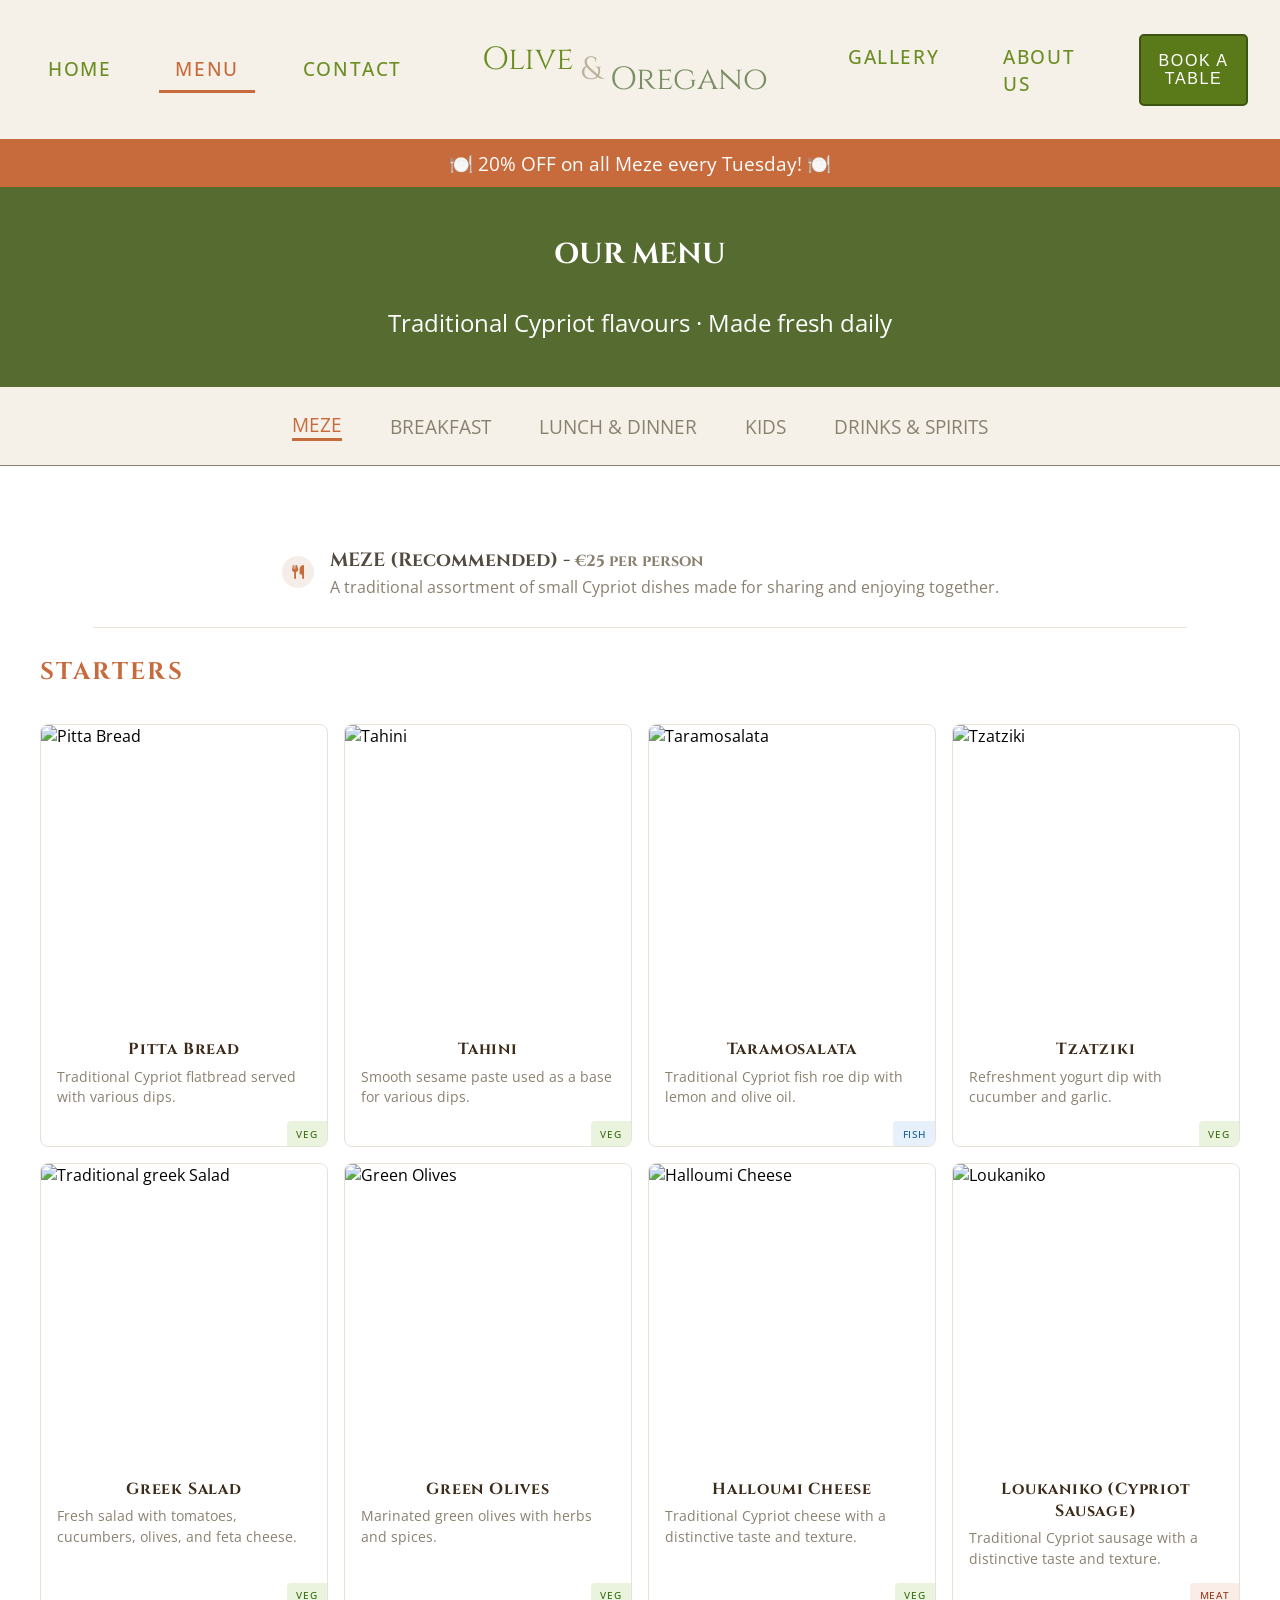
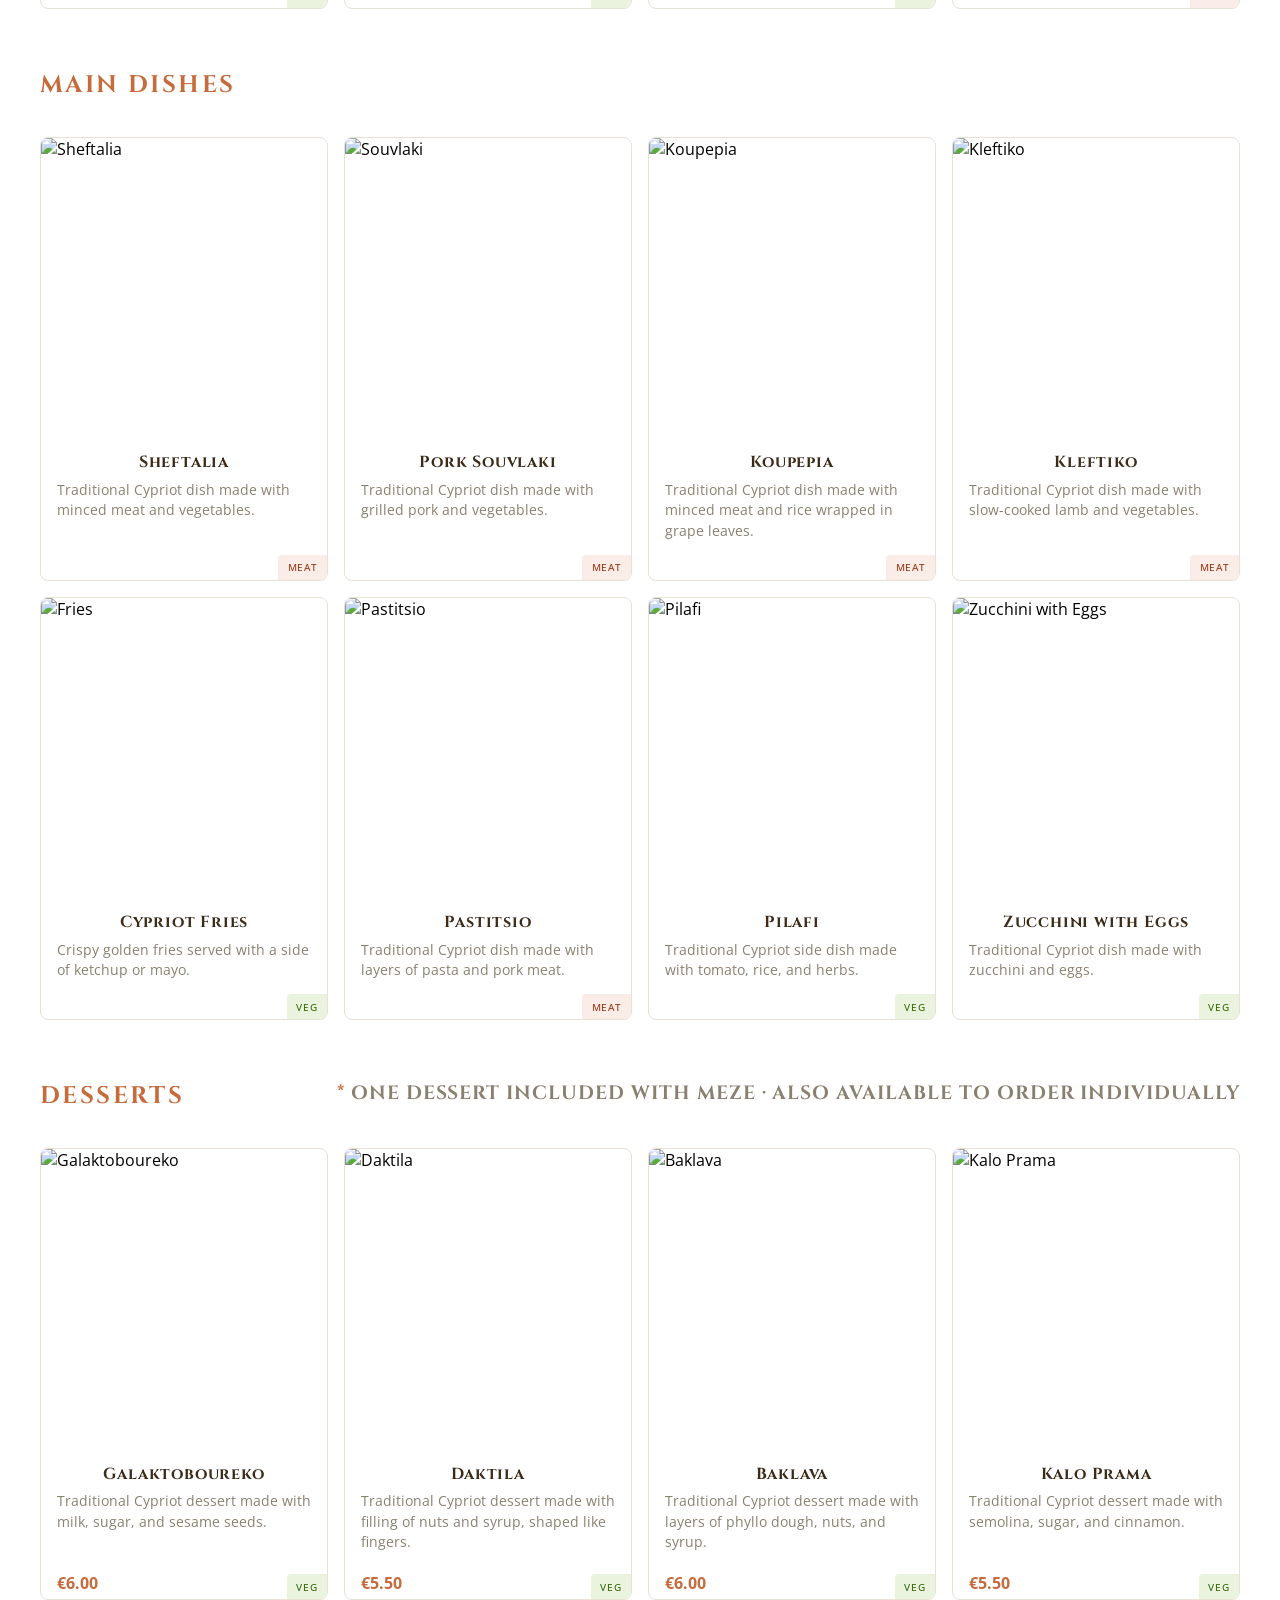
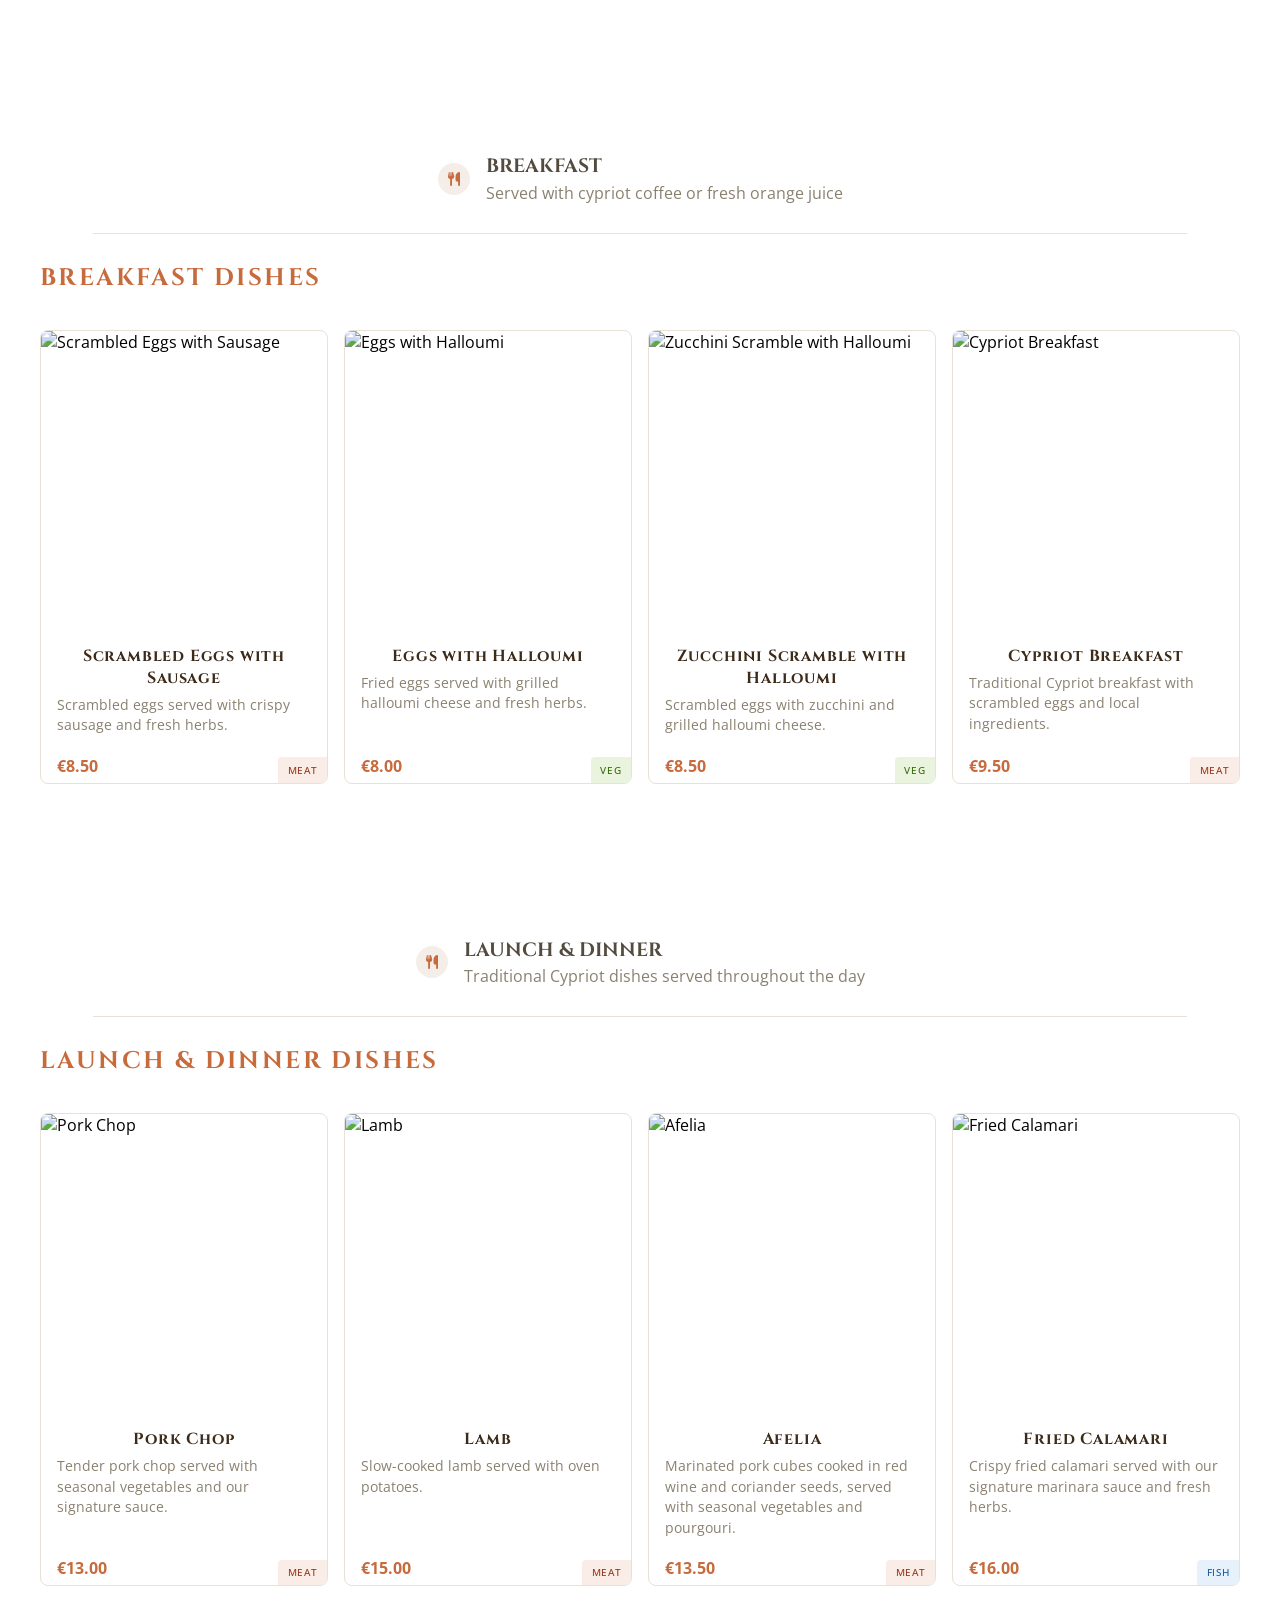
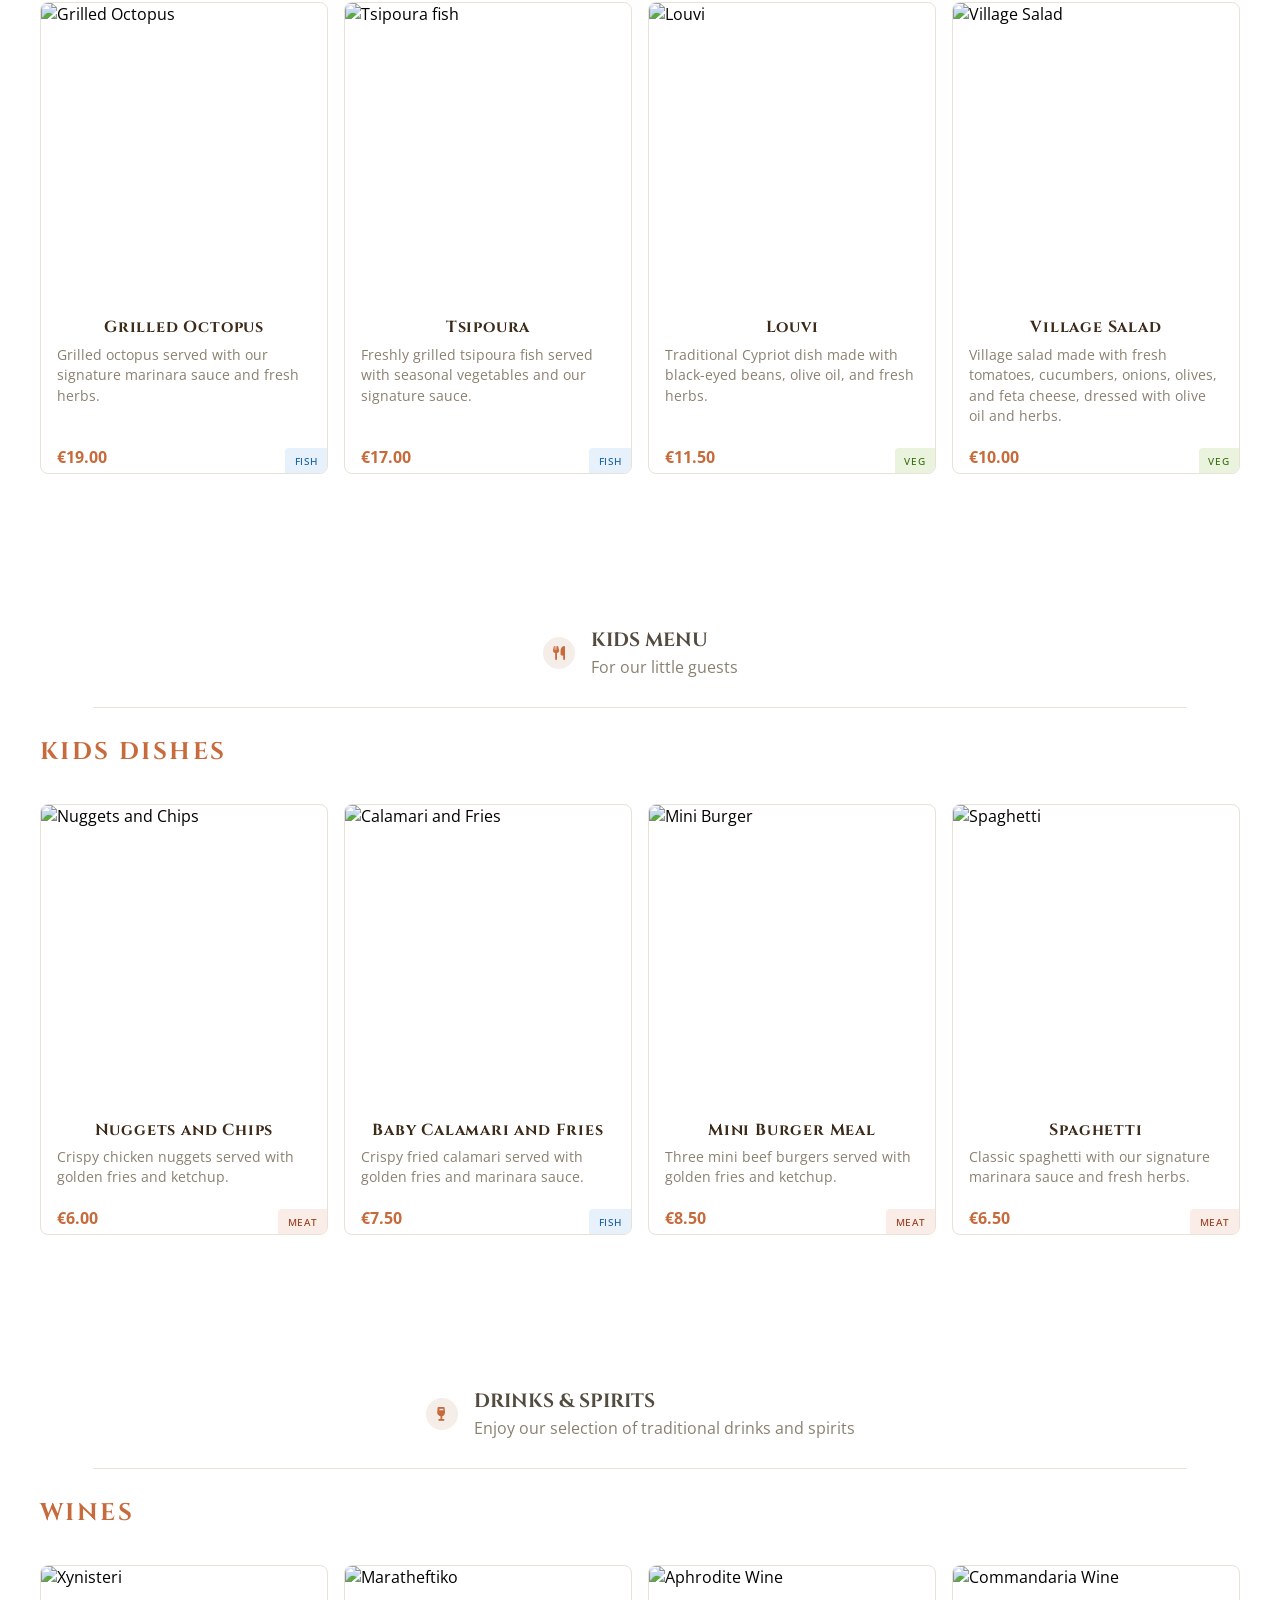
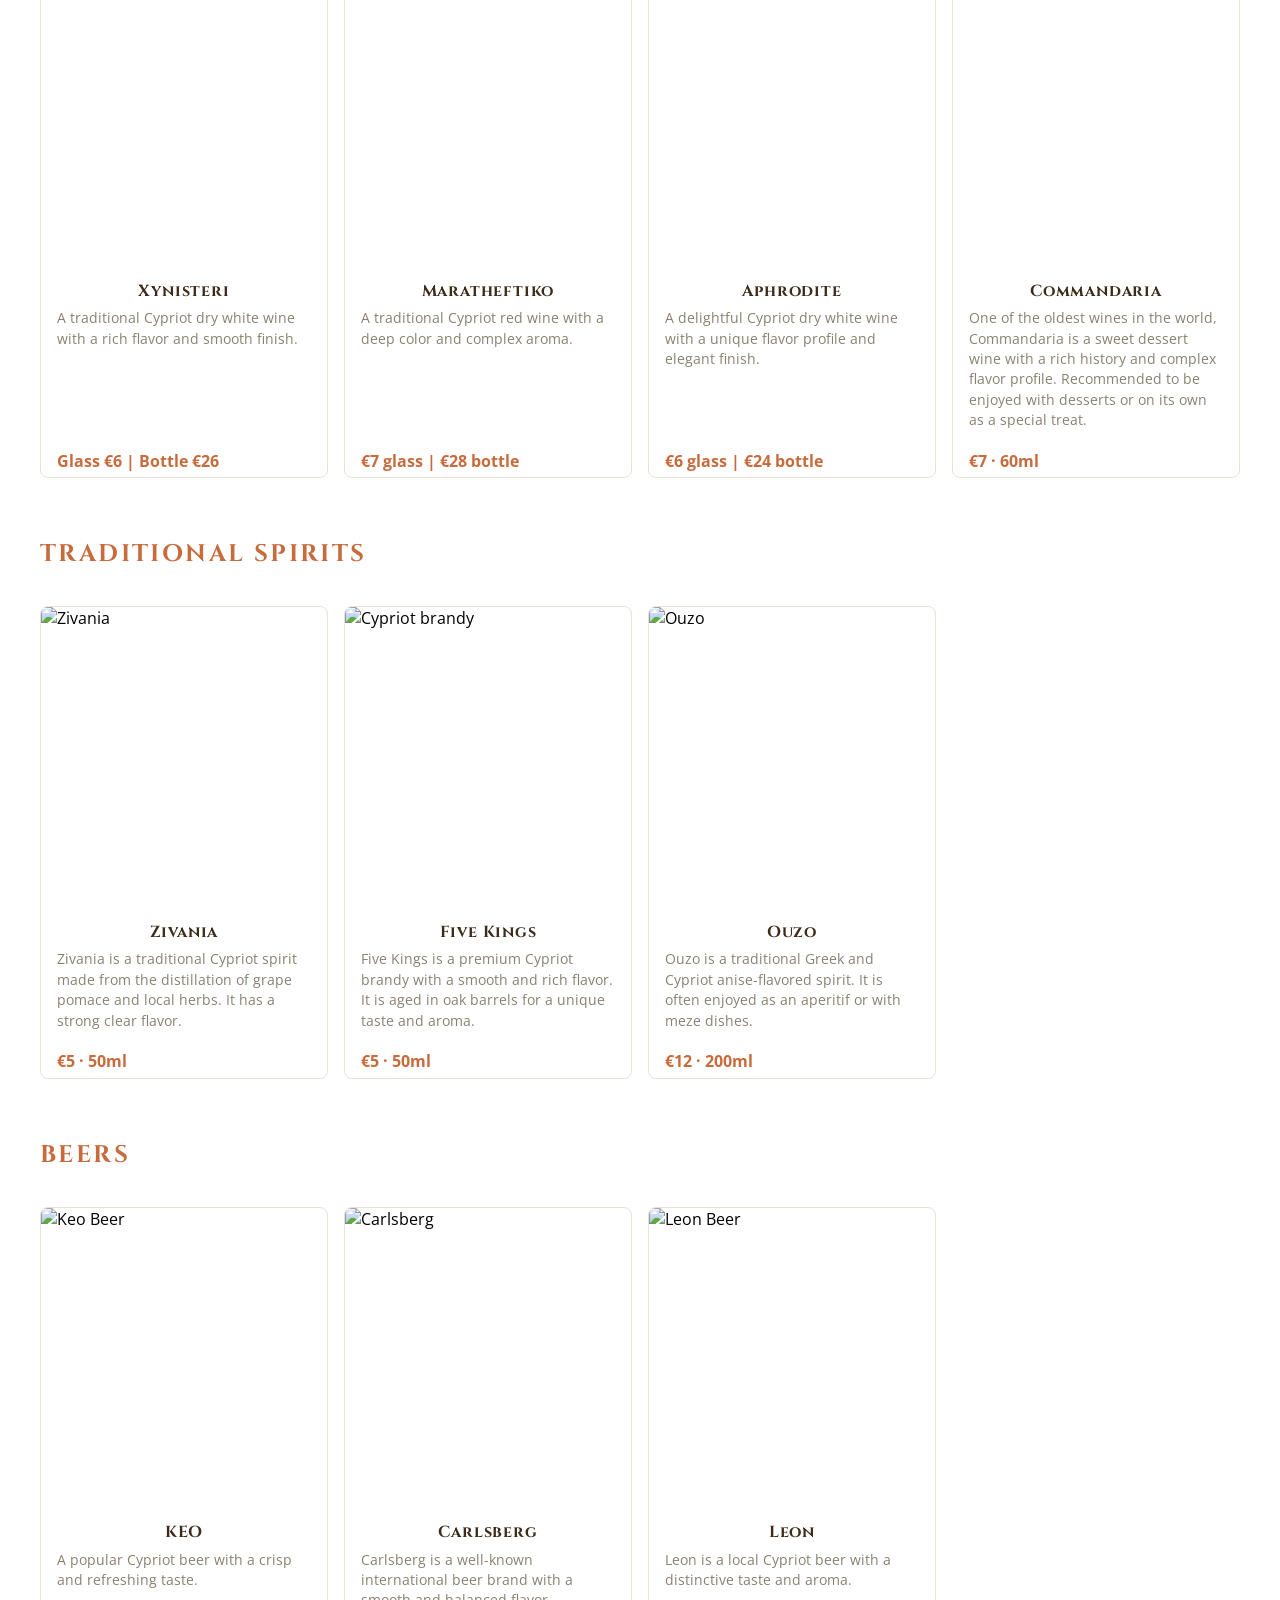
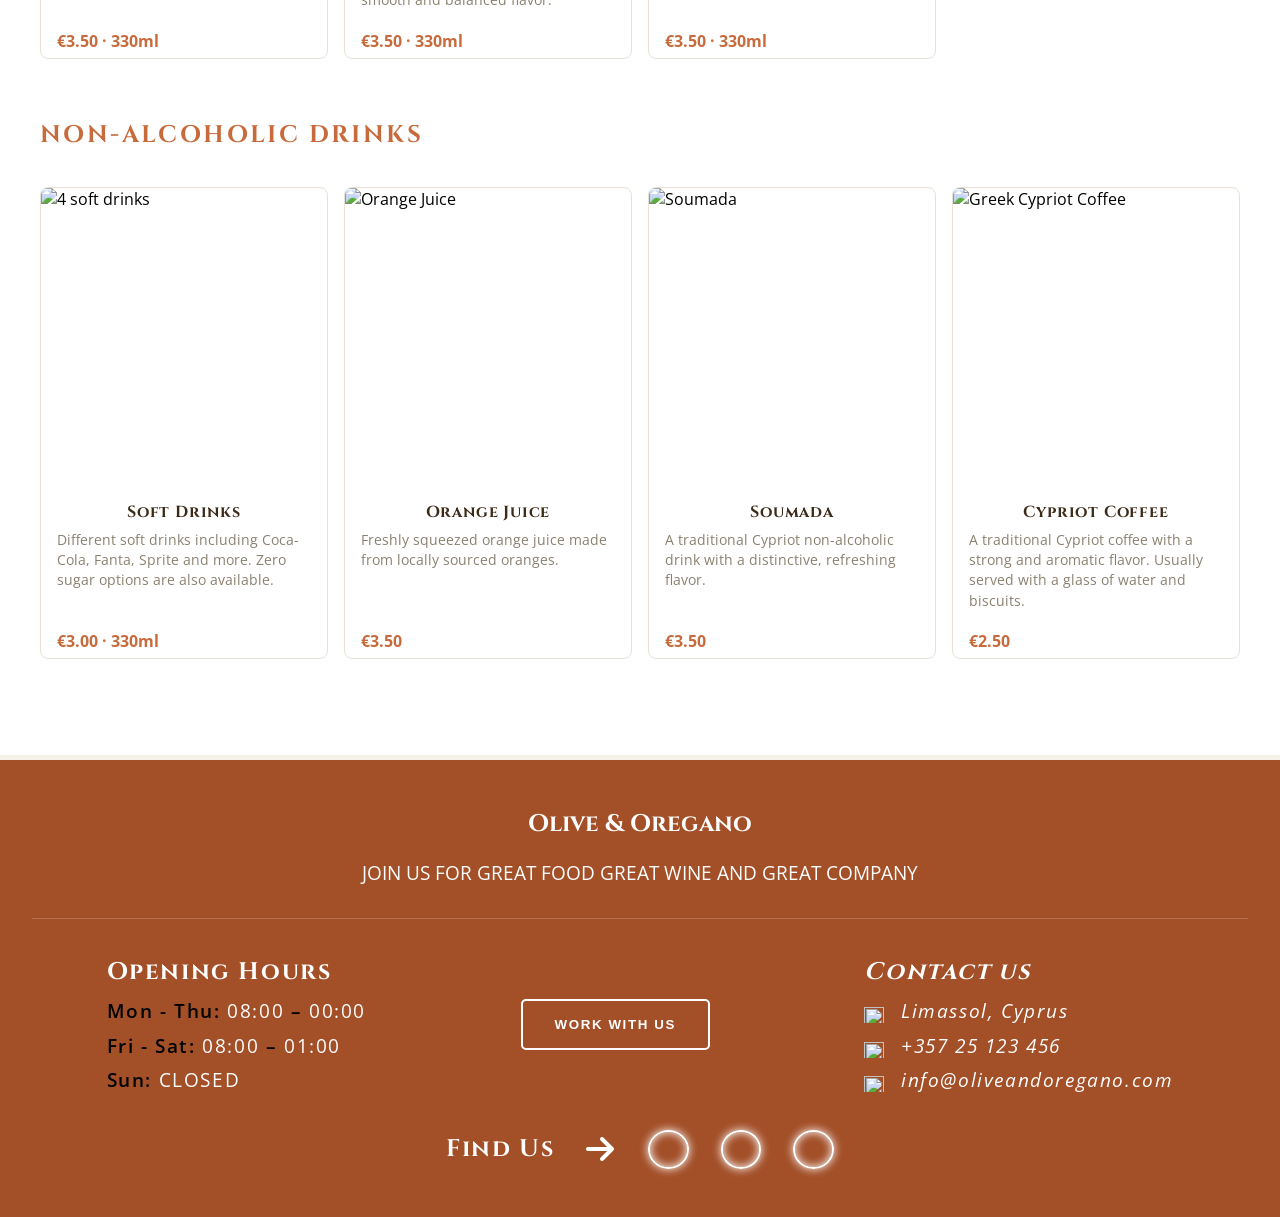
==== commit bc10b051: "Add job application modal and improve form interactions" ====
--- a/Menu.html
+++ b/Menu.html
@@ -46,7 +46,9 @@
           <a href="#">ABOUT US</a>
         </div>
 
-        <a href="#" class="contact">BOOK A TABLE</a>
+        <button type="button" class="contact" id="book-table-button">
+          BOOK A TABLE
+        </button>
       </nav>
     </header>
     <main>
@@ -984,17 +986,19 @@
             <h3>Opening Hours</h3>
 
             <p>
-              <span class="days">Mon - Thu:</span> 19:00
+              <span class="days">Mon - Thu:</span> 08:00
               <span class="dash">–</span> 00:00
             </p>
             <p>
-              <span class="days">Fri - Sat:</span> 19:00
+              <span class="days">Fri - Sat:</span> 08:00
               <span class="dash">–</span> 01:00
             </p>
             <p><span class="days">Sun:</span> CLOSED</p>
           </div>
 
-          <a href="#" class="work-btn">WORK WITH US</a>
+          <button type="button" class="work-btn" id="work-btn">
+            WORK WITH US
+          </button>
 
           <address class="footer-contact" id="contact">
             <h3>Contact us</h3>
@@ -1116,7 +1120,13 @@
 
           <div class="form-group">
             <label for="reservation-time">Time</label>
-            <input type="time" id="reservation-time" name="time" required />
+            <input
+              type="time"
+              id="reservation-time"
+              name="time"
+              required
+              disabled
+            />
           </div>
 
           <div class="form-group">
@@ -1140,8 +1150,6 @@
             ></textarea>
           </div>
 
-          <p class="reservation-message" id="reservation-message"></p>
-
           <div class="form-actions">
             <button
               type="submit"
@@ -1154,6 +1162,143 @@
         </form>
       </div>
     </div>
+
+    <!-- JOB APPLICATION FORM -->
+
+    <div class="modal-overlay" id="job-application-modal">
+      <div
+        class="job-application-modal"
+        role="dialog"
+        aria-modal="true"
+        aria-labelledby="application-modal-title"
+      >
+        <form class="application-form" id="application-form">
+          <div class="modal-header">
+            <h2 id="application-modal-title">Work With Us</h2>
+
+            <button
+              type="button"
+              class="modal-close-button"
+              id="application-close-button"
+              aria-label="Close application form"
+            >
+              &times;
+            </button>
+          </div>
+
+          <div class="form-group">
+            <label for="application-name">Full Name</label>
+            <input
+              type="text"
+              id="application-name"
+              name="name"
+              autocomplete="name"
+              required
+            />
+          </div>
+
+          <div class="form-group">
+            <label for="application-email">Email</label>
+            <input
+              type="email"
+              id="application-email"
+              name="email"
+              autocomplete="email"
+              required
+            />
+          </div>
+
+          <div class="form-group">
+            <label for="application-phone">Phone</label>
+            <input
+              type="tel"
+              id="application-phone"
+              name="phone"
+              autocomplete="tel"
+              required
+            />
+          </div>
+
+          <fieldset>
+            <legend>Employment Type</legend>
+
+            <input
+              type="radio"
+              id="full-time"
+              name="employment-type"
+              value="full-time"
+              required
+            />
+            <label for="full-time">Full-time</label>
+
+            <input
+              type="radio"
+              id="part-time"
+              name="employment-type"
+              value="part-time"
+            />
+            <label for="part-time">Part-time</label>
+          </fieldset>
+
+          <div class="form-group">
+            <label for="application-position">Position</label>
+            <select id="application-position" name="position" required>
+              <option value="" disabled selected>Select a position</option>
+              <option value="waiter-waitress">Waiter / Waitress</option>
+              <option value="host-hostess">Host / Hostess</option>
+              <option value="bartender">Bartender</option>
+              <option value="busser-cleaner">Busser / Cleaner</option>
+              <option value="cook">Cook</option>
+              <option value="kitchen-porter-dishwasher">
+                Kitchen Porter / Dishwasher
+              </option>
+              <option value="head-chef-kitchen-manager">
+                Head Chef / Kitchen Manager
+              </option>
+              <option value="shift-supervisor">Shift Supervisor</option>
+              <option value="general-manager">General Manager</option>
+            </select>
+          </div>
+
+          <div class="form-group">
+            <label for="application-about">About Yourself (Optional)</label>
+            <textarea
+              id="application-about"
+              name="about"
+              placeholder=""
+            ></textarea>
+          </div>
+
+          <div class="form-group">
+            <label for="application-cv">Upload CV</label>
+            <input
+              type="file"
+              id="application-cv"
+              name="cv"
+              accept=".pdf,.doc,.docx"
+            />
+          </div>
+
+          <div class="form-actions">
+            <button
+              type="submit"
+              class="submit-application-button"
+              id="submit-application-button"
+            >
+              Submit Application
+            </button>
+          </div>
+        </form>
+      </div>
+    </div>
+
+    <div class="success-toast" id="success-toast">
+      <i
+        class="fa-solid fa-circle-check success-toast-icon"
+        aria-hidden="true"
+      ></i>
+      <span id="success-toast-text"></span>
+    </div>
     <script src="script.js"></script>
   </body>
 </html>
--- a/style.css
+++ b/style.css
@@ -424,16 +424,29 @@
 .modal-overlay {
   position: fixed;
   inset: 0;
+
+  display: flex;
+  justify-content: center;
+  align-items: center;
+
+  padding: 1rem;
   background-color: rgba(0, 0, 0, 0.6);
-  display: none;
-  justify-content: center;
-  align-items: center;
-  padding: 1rem;
+
+  opacity: 0;
+  visibility: hidden;
+  pointer-events: none;
+
+  transition:
+    opacity 0.25s ease,
+    visibility 0.25s ease;
+
   z-index: 2000;
 }
 
 .modal-overlay.active {
-  display: flex;
+  opacity: 1;
+  visibility: visible;
+  pointer-events: auto;
 }
 
 .reservation-modal,
@@ -447,6 +460,19 @@
   border-radius: 10px;
   padding: 2rem;
   box-shadow: 0 10px 30px rgba(0, 0, 0, 0.25);
+
+  transform: translateY(20px) scale(0.96);
+  opacity: 0;
+
+  transition:
+    transform 0.3s ease,
+    opacity 0.3s ease;
+}
+
+.modal-overlay.active .reservation-modal,
+.modal-overlay.active .job-application-modal {
+  transform: translateY(0) scale(1);
+  opacity: 1;
 }
 
 .modal-header {
@@ -540,19 +566,42 @@
   resize: vertical;
 }
 
-.reservation-message {
-  display: none;
-  text-align: center;
+#application-cv {
+  width: 100%;
+  padding: 0.4rem;
+
+  font: inherit;
+  color: #534b40;
+
+  background-color: #ffffff;
+  border: 1px solid #bbb09a;
+  border-radius: 5px;
+}
+
+#application-cv::file-selector-button {
+  margin-right: 1rem;
+  padding: 0.7rem 1rem;
+
+  background-color: #f5f1e8;
+  color: #534b40;
+
+  border: 1px solid #bbb09a;
+  border-radius: 4px;
+
   font-weight: 600;
-  color: #3b6d11;
-}
-
-.reservation-message.active {
-  display: block;
+  cursor: pointer;
+
+  transition: 0.3s ease;
+}
+
+#application-cv::file-selector-button:hover {
+  background-color: #e8e2d6;
+  border-color: #c76b3c;
 }
 
 .submit-reservation-button,
 .submit-application-button {
+  width: 100%;
   margin-top: 0.5rem;
   padding: 1rem 2rem;
 
@@ -566,15 +615,57 @@
   cursor: pointer;
 
   transition: background-color 0.3s ease;
-}
-
-.submit-application-button {
-  width: 100%;
 }
 
 .submit-reservation-button:hover,
 .submit-application-button:hover {
   background-color: #a34f28;
+}
+
+.success-toast {
+  position: fixed;
+  bottom: 2rem;
+  right: 2rem;
+
+  display: flex;
+  align-items: center;
+  gap: 0.75rem;
+
+  max-width: 380px;
+  padding: 1rem 1.25rem;
+
+  background-color: #edf7e8;
+  color: #2f5f24;
+  border: 1px solid #b8d8aa;
+  border-left: 5px solid #4f8a3c;
+  border-radius: 8px;
+
+  font-weight: 600;
+
+  box-shadow: 0 8px 24px rgba(0, 0, 0, 0.15);
+
+  opacity: 0;
+  visibility: hidden;
+  transform: translateX(120%);
+
+  transition:
+    opacity 0.3s ease,
+    transform 0.3s ease,
+    visibility 0.3s ease;
+
+  z-index: 3000;
+}
+
+.success-toast.active {
+  opacity: 1;
+  visibility: visible;
+  transform: translateX(0);
+}
+
+.success-toast-icon {
+  color: #4f8a3c;
+  font-size: 1.4rem;
+  flex-shrink: 0;
 }
 
 /* MEDIA */
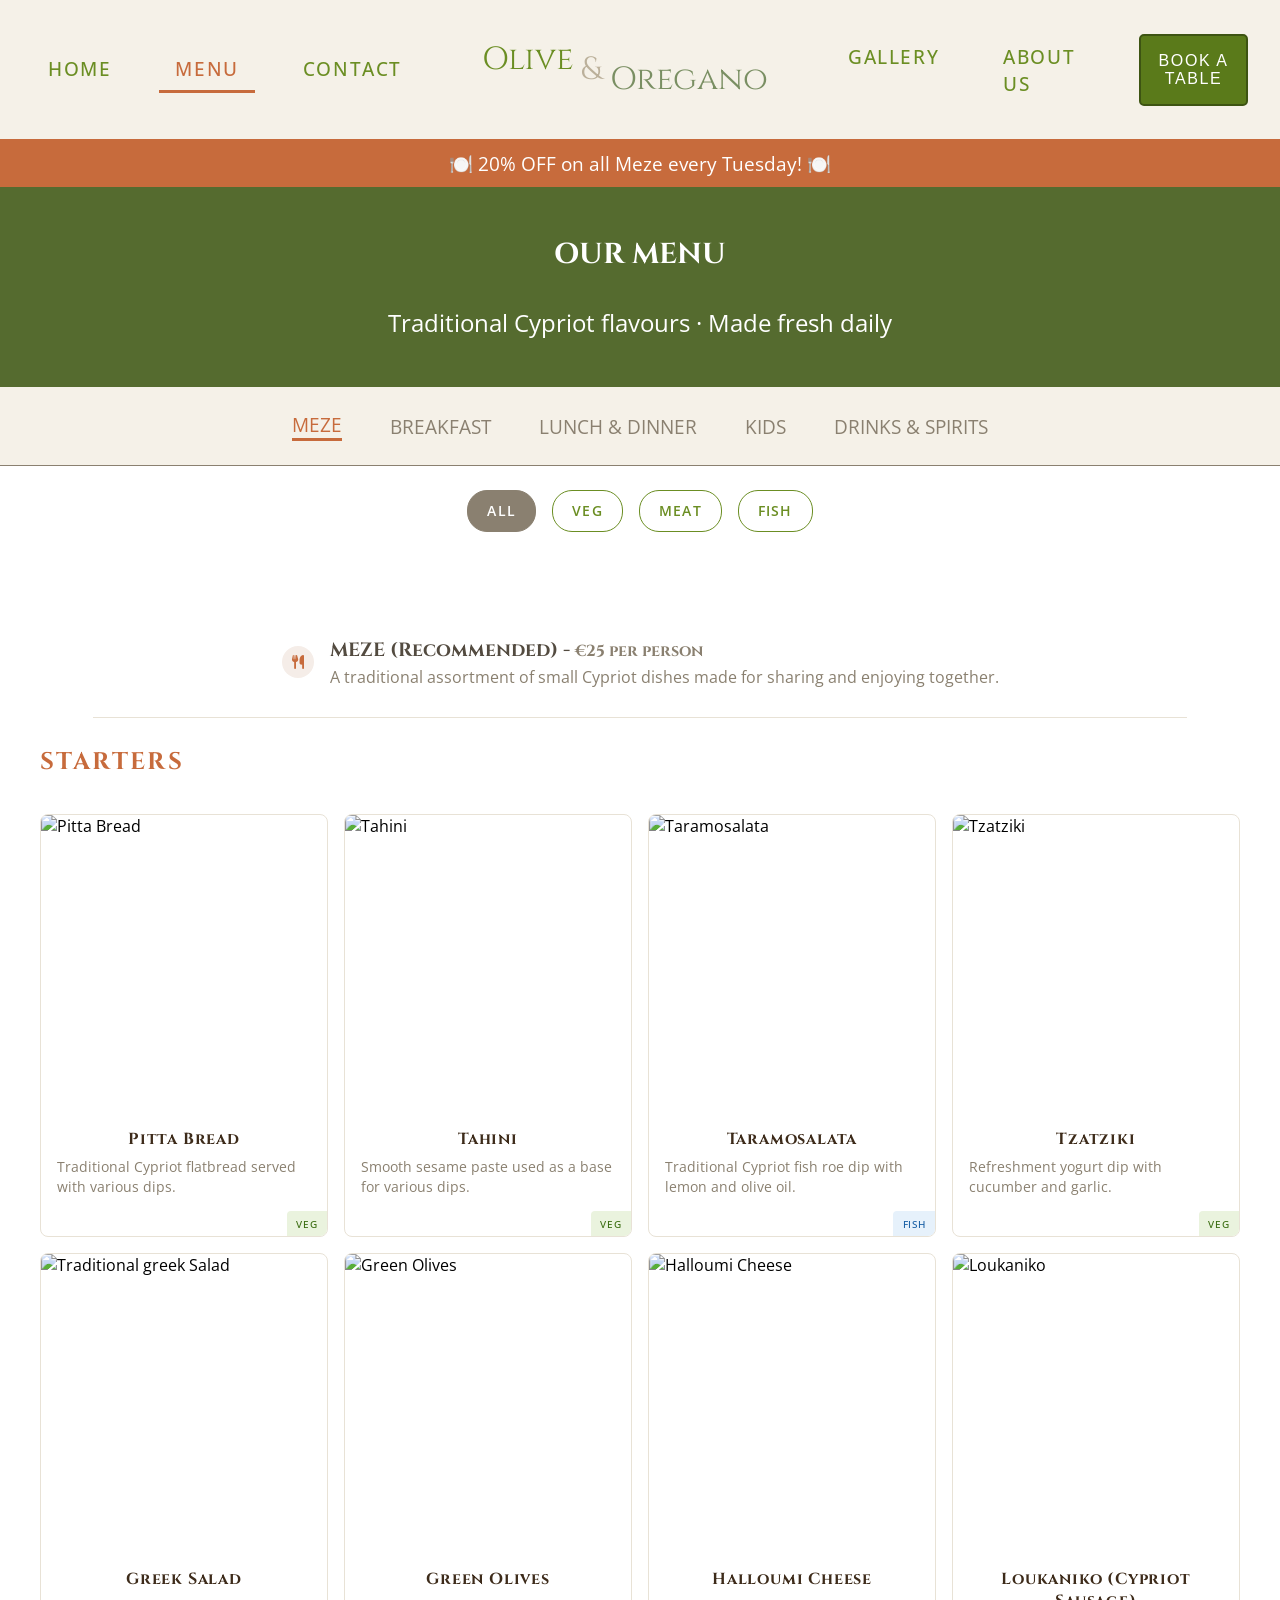
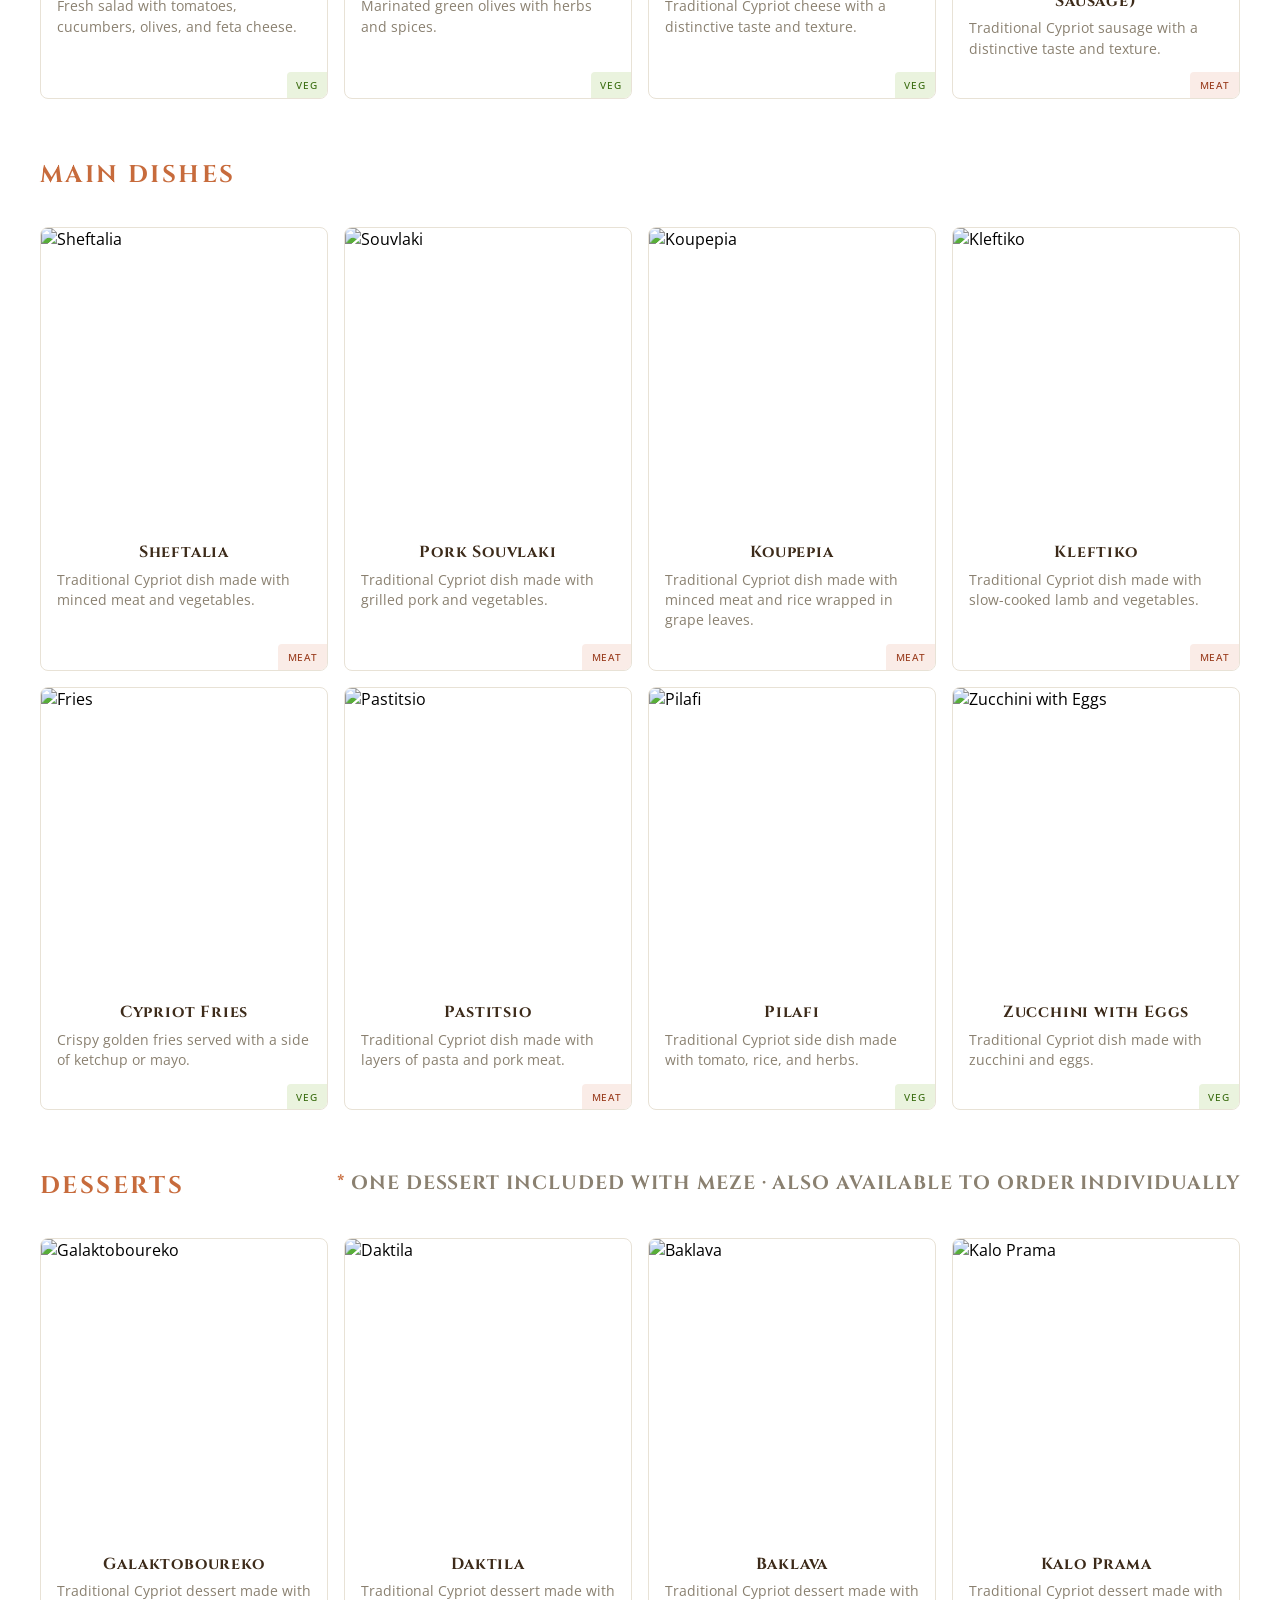
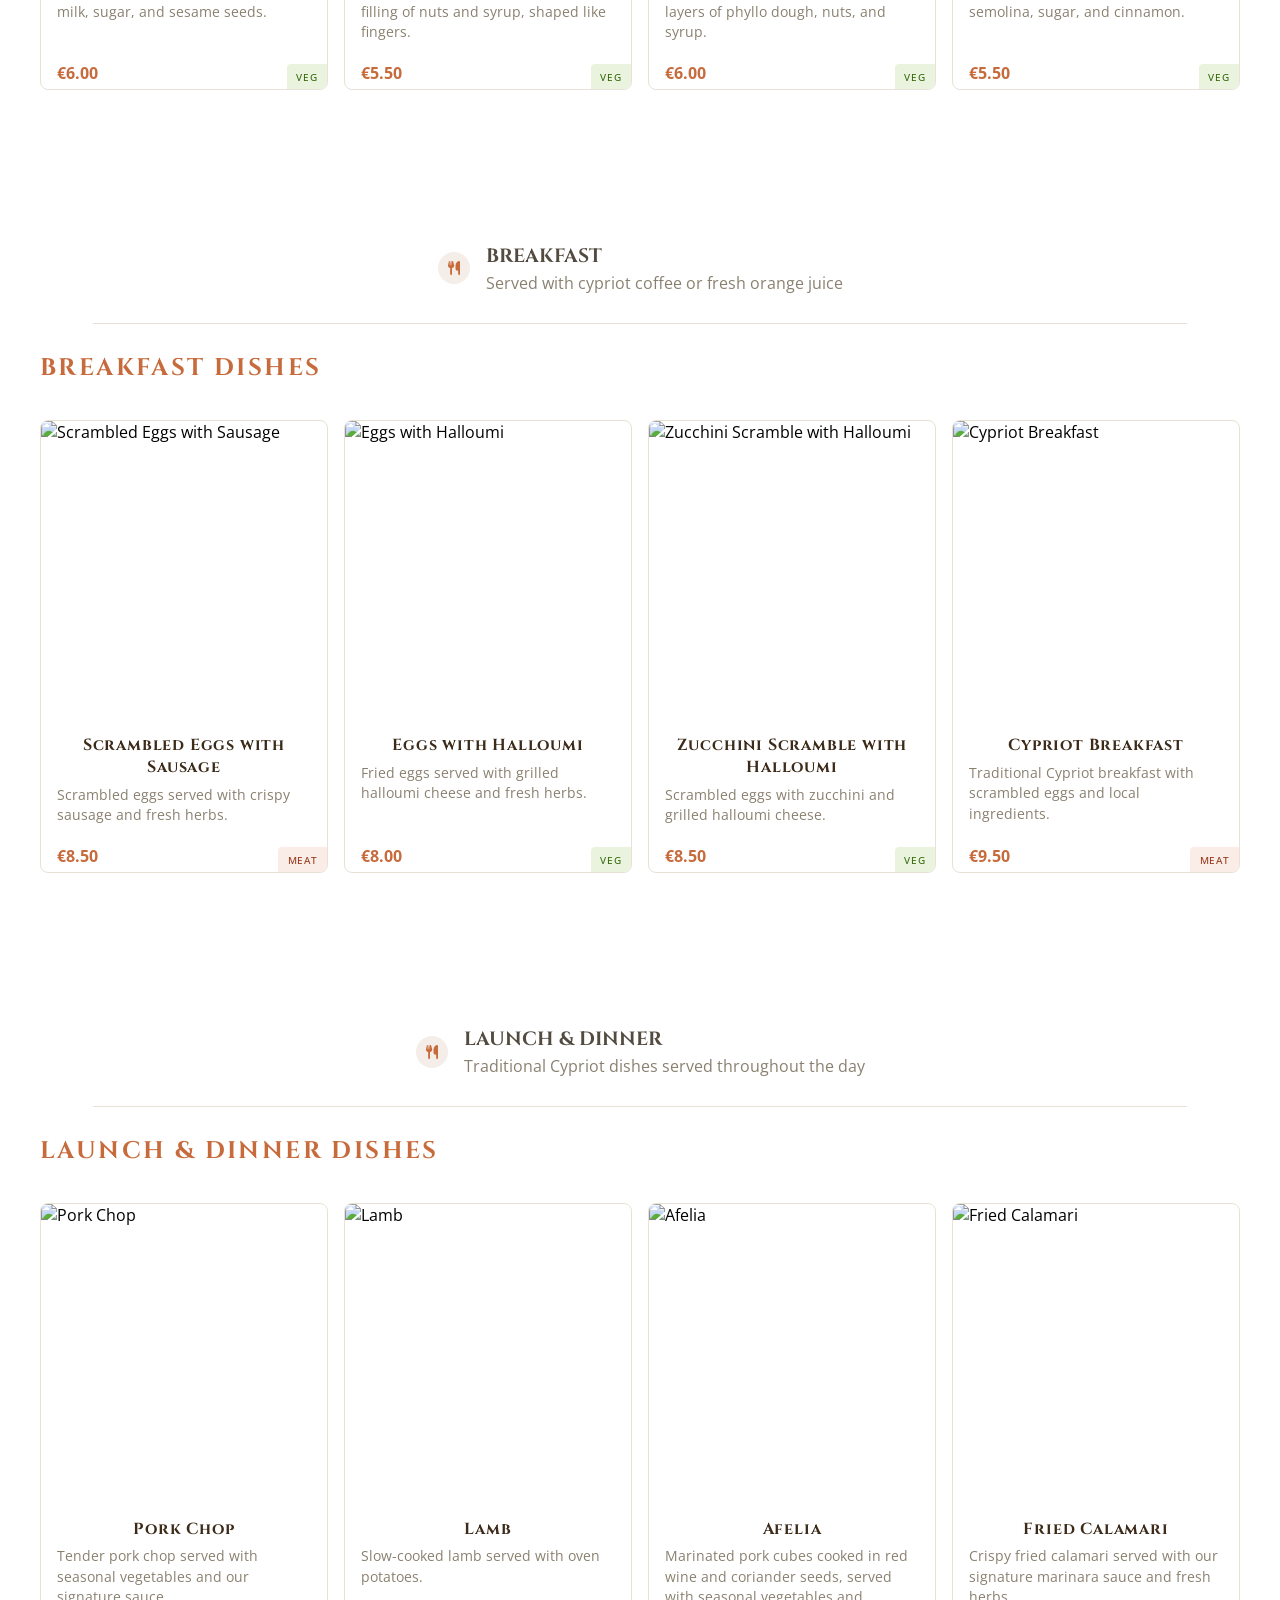
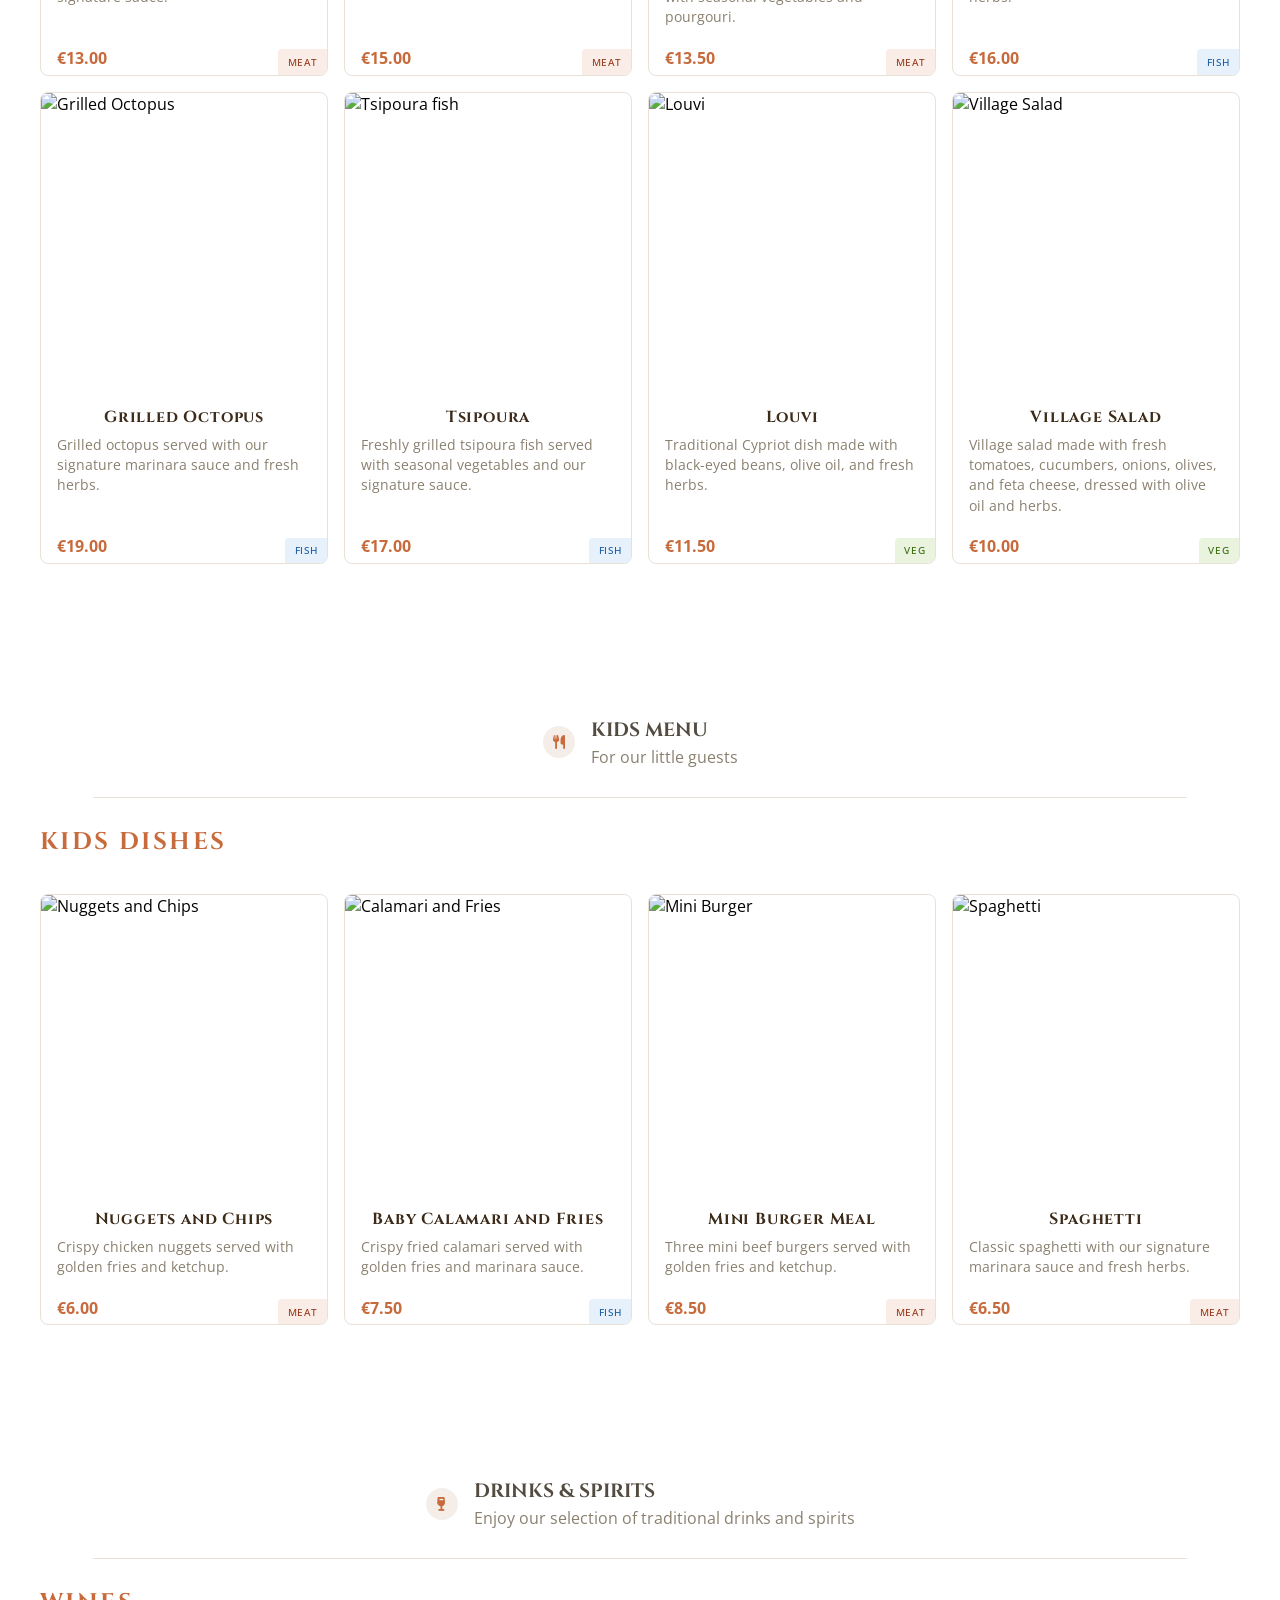
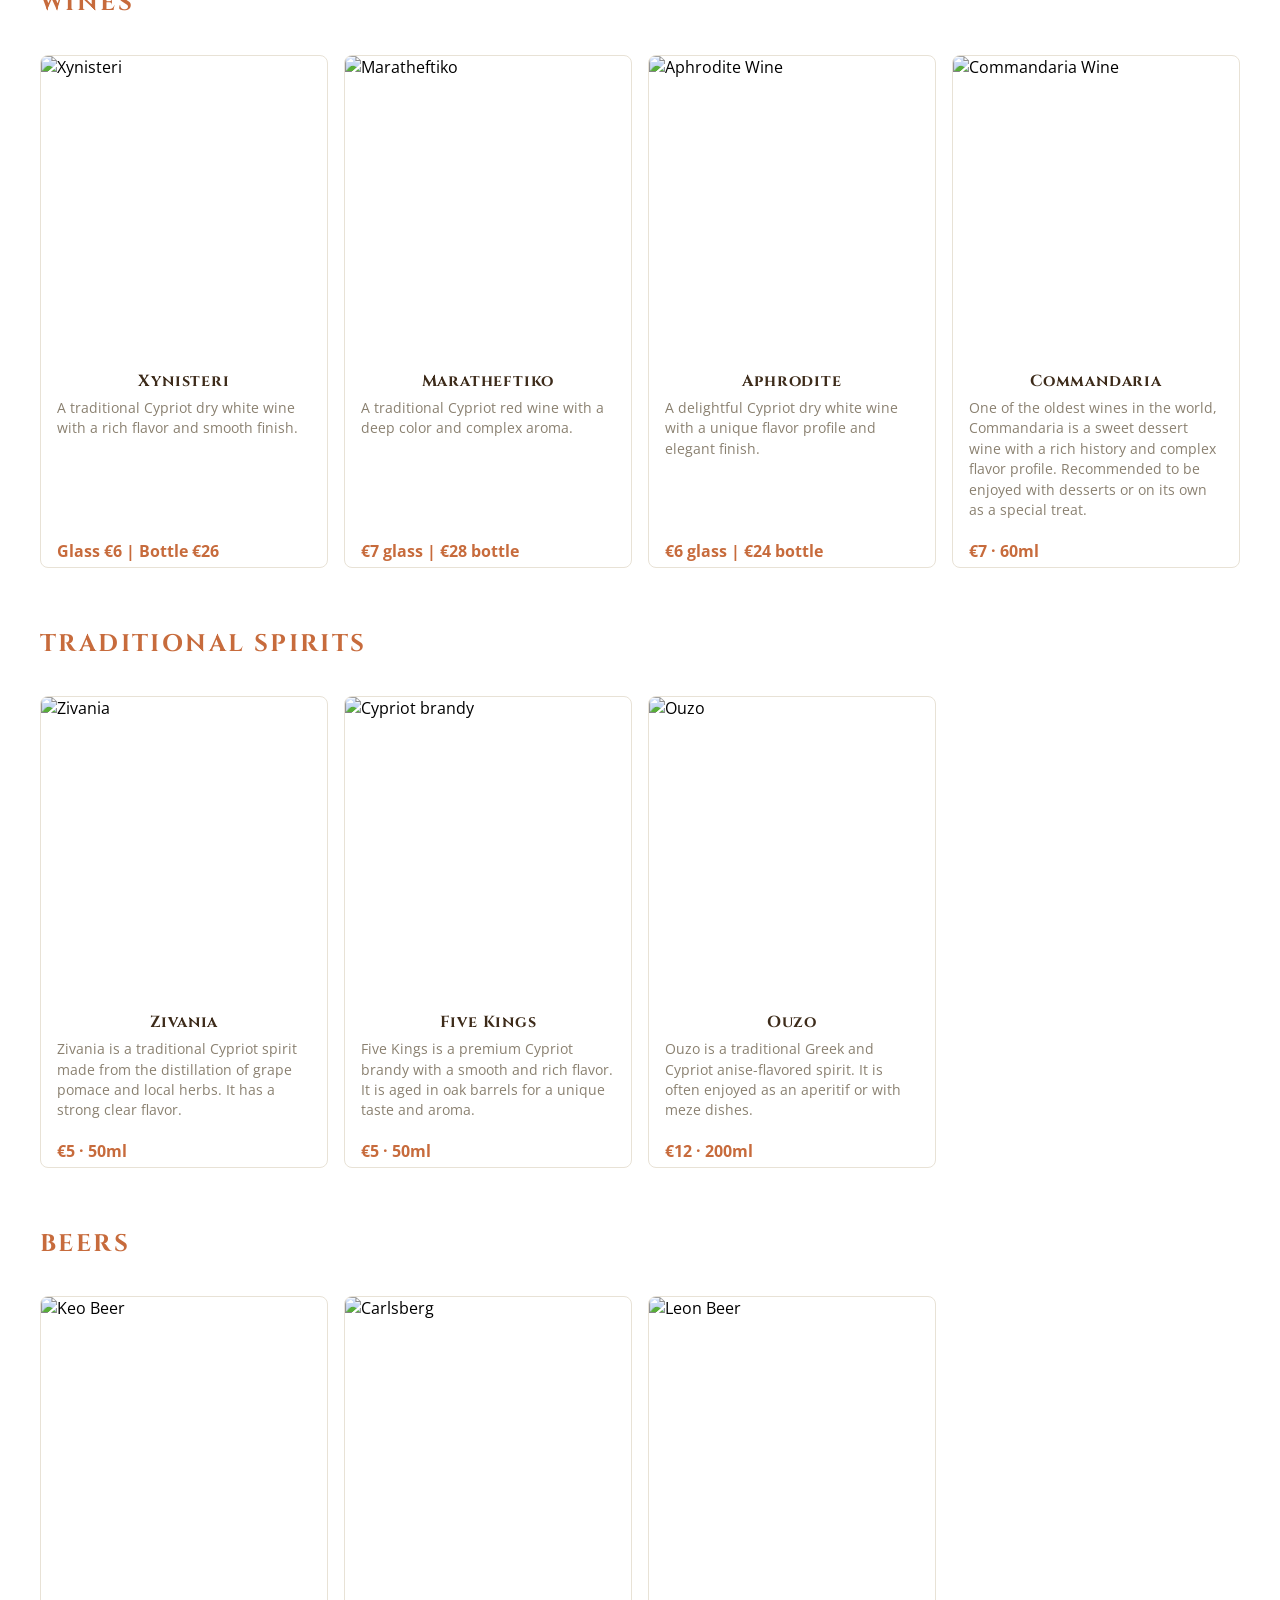
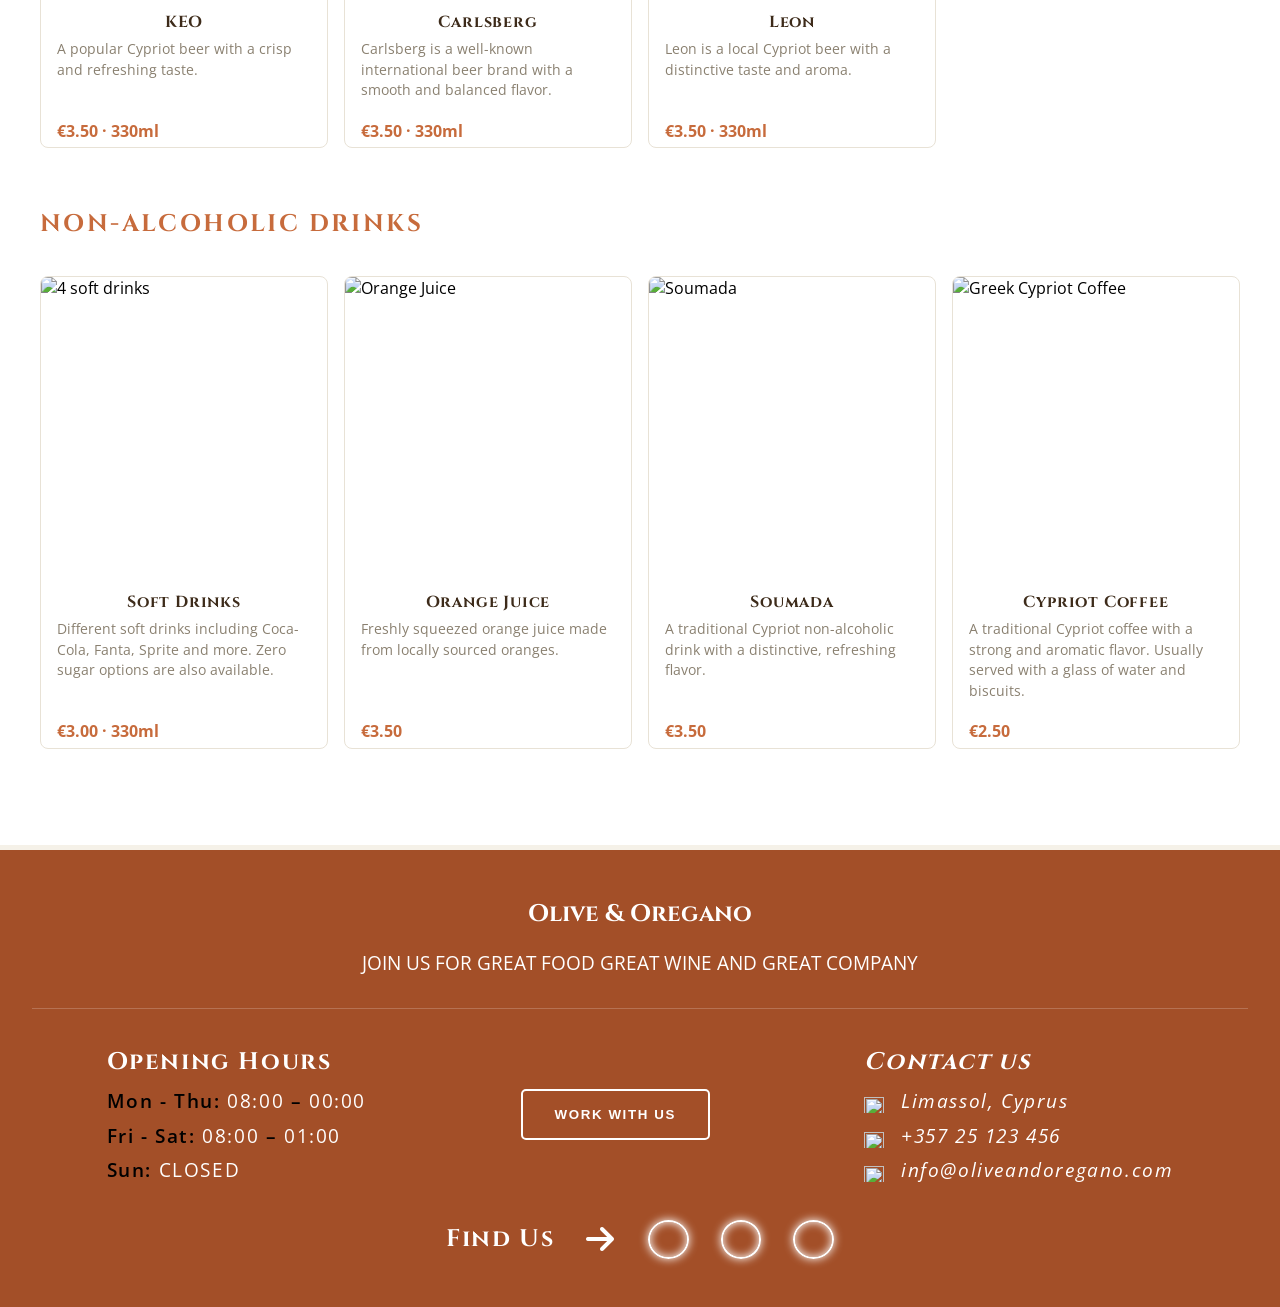
==== commit 049dd2a4: "Add menu filtering and improve reservation interactions" ====
--- a/Menu.html
+++ b/Menu.html
@@ -78,6 +78,46 @@
         </div>
       </section>
 
+      <!-- MENU FILTERS -->
+
+      <div class="menu-filters" aria-label="Filter menu by dietary type">
+        <button
+          type="button"
+          class="filter-button active"
+          data-filter="all"
+          aria-pressed="true"
+        >
+          ALL
+        </button>
+
+        <button
+          type="button"
+          class="filter-button"
+          data-filter="veg"
+          aria-pressed="false"
+        >
+          VEG
+        </button>
+
+        <button
+          type="button"
+          class="filter-button"
+          data-filter="meat"
+          aria-pressed="false"
+        >
+          MEAT
+        </button>
+
+        <button
+          type="button"
+          class="filter-button"
+          data-filter="fish"
+          aria-pressed="false"
+        >
+          FISH
+        </button>
+      </div>
+
       <!-- MEZE SECTION -->
       <section class="menu-section" id="meze">
         <div class="menu-section-header">
--- a/menu.css
+++ b/menu.css
@@ -87,6 +87,78 @@
   outline-offset: 4px;
 }
 
+/* MENU FILTERS */
+
+.menu-filters {
+  display: flex;
+  justify-content: center;
+  align-items: center;
+  gap: 1rem;
+
+  padding: 1.5rem 2rem;
+  background-color: #ffffff;
+}
+
+.filter-button {
+  padding: 0.65rem 1.2rem;
+
+  font-family: "Open Sans", sans-serif;
+  font-size: 0.9rem;
+  font-weight: 600;
+  letter-spacing: 0.08em;
+
+  color: #6b8e23;
+  background-color: #ffffff;
+
+  border: 1px solid #6b8e23;
+  border-radius: 20px;
+
+  cursor: pointer;
+
+  transition:
+    background-color 0.3s ease,
+    color 0.3s ease,
+    transform 0.3s ease;
+}
+
+.filter-button:hover {
+  background-color: #f5f1e8;
+  transform: translateY(-2px);
+}
+
+/* ALL */
+.filter-button[data-filter="all"].active {
+  background-color: #8a8070;
+  border-color: #8a8070;
+  color: #ffffff;
+}
+
+/* VEG */
+.filter-button[data-filter="veg"].active {
+  background-color: #3b6d11;
+  border-color: #3b6d11;
+  color: #ffffff;
+}
+
+/* MEAT */
+.filter-button[data-filter="meat"].active {
+  background-color: #993c1d;
+  border-color: #993c1d;
+  color: #ffffff;
+}
+
+/* FISH */
+.filter-button[data-filter="fish"].active {
+  background-color: #185fa5;
+  border-color: #185fa5;
+  color: #ffffff;
+}
+
+.filter-button:focus-visible {
+  outline: 3px solid #c76b3c;
+  outline-offset: 3px;
+}
+
 /* MENU SECTIONS */
 
 .menu-section {
@@ -288,4 +360,15 @@
   .menu-grid {
     grid-template-columns: 1fr;
   }
-}
+
+  .menu-filters {
+    flex-wrap: wrap;
+    gap: 0.75rem;
+    padding: 1rem;
+  }
+
+  .filter-button {
+    font-size: 0.8rem;
+    padding: 0.55rem 1rem;
+  }
+}
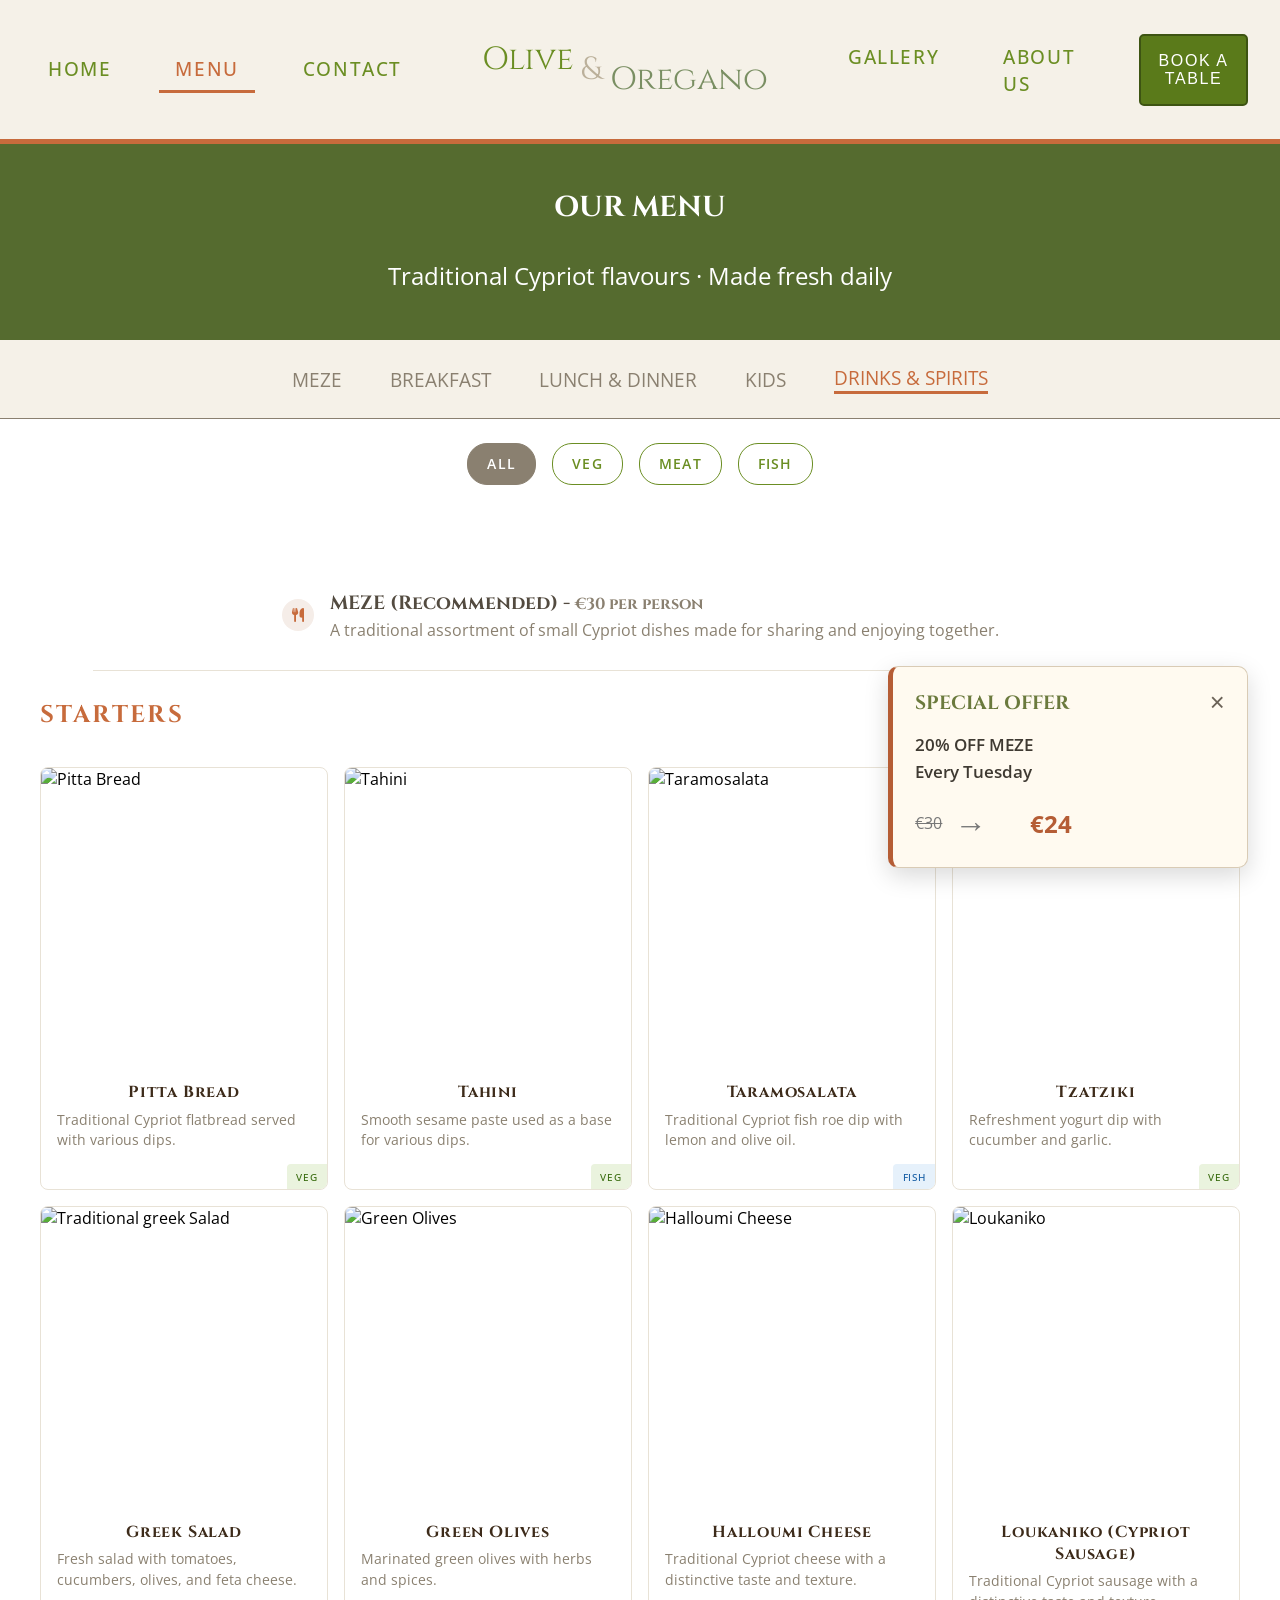
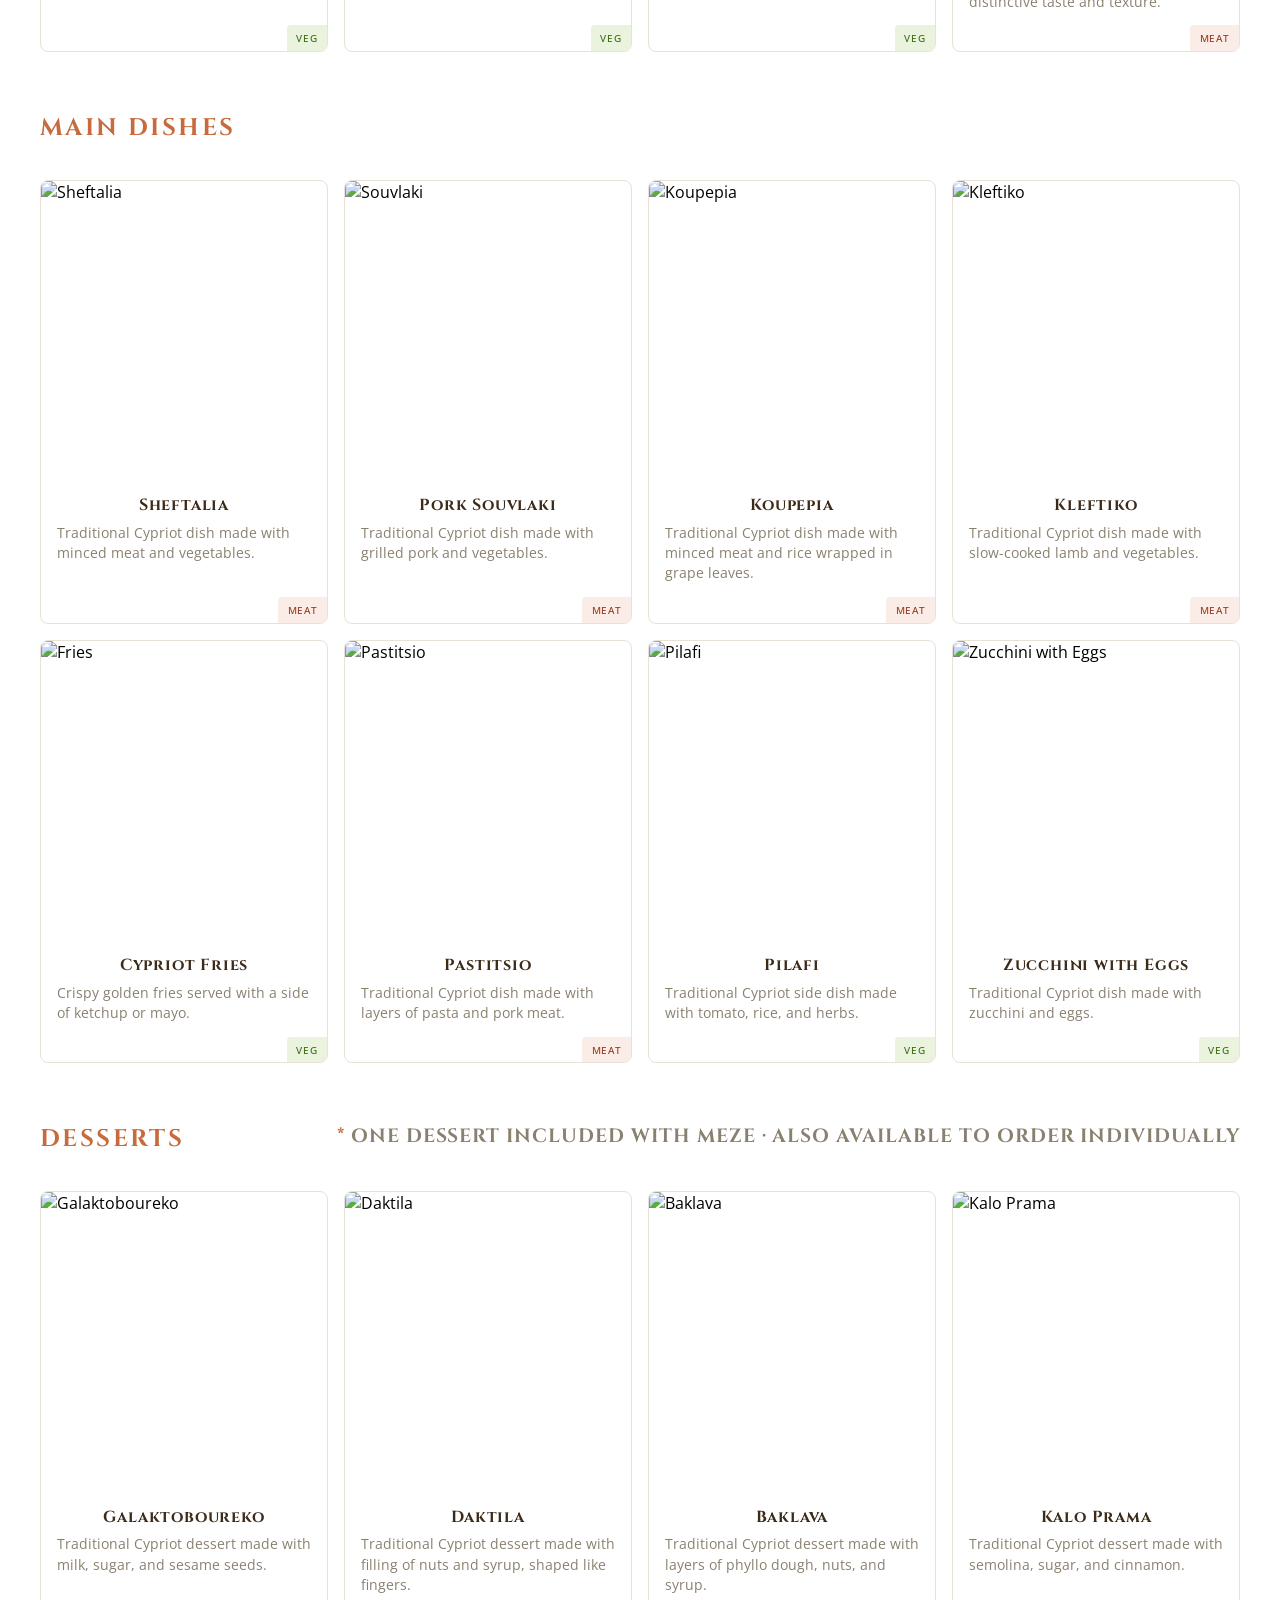
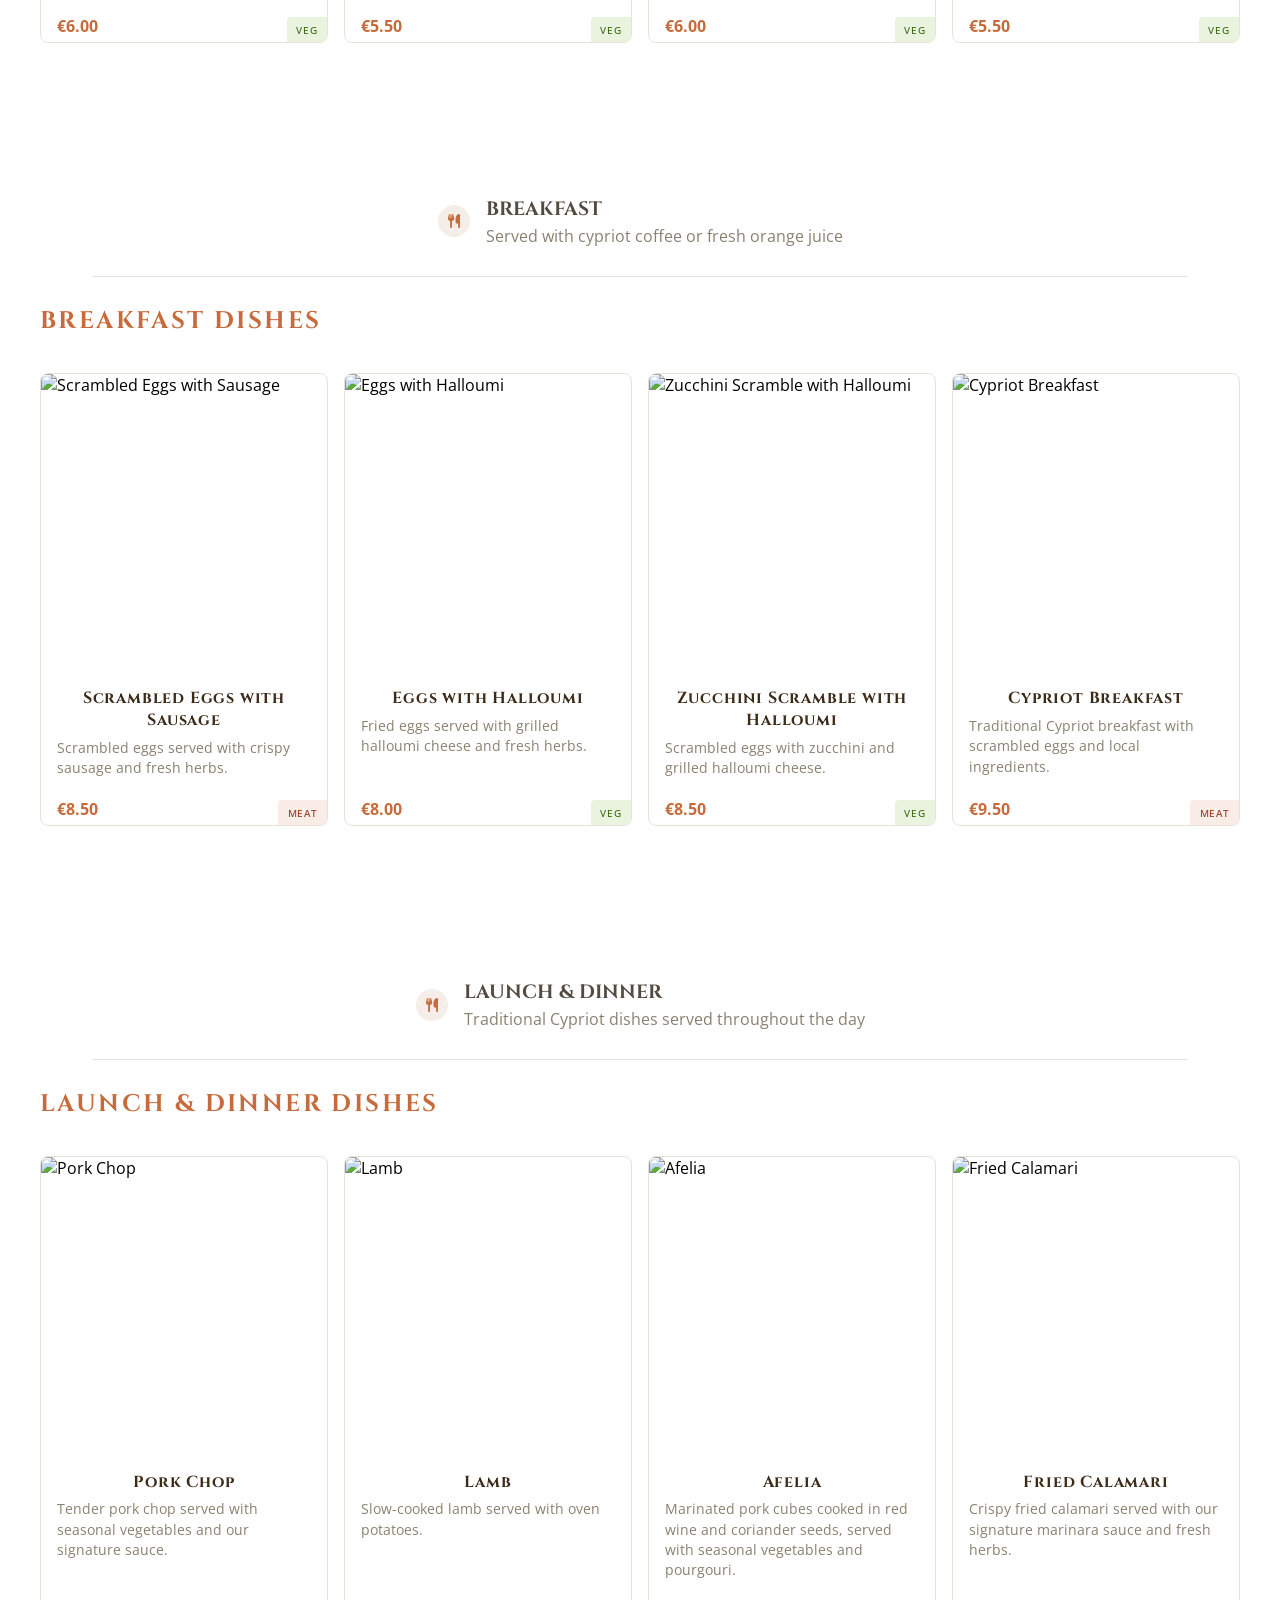
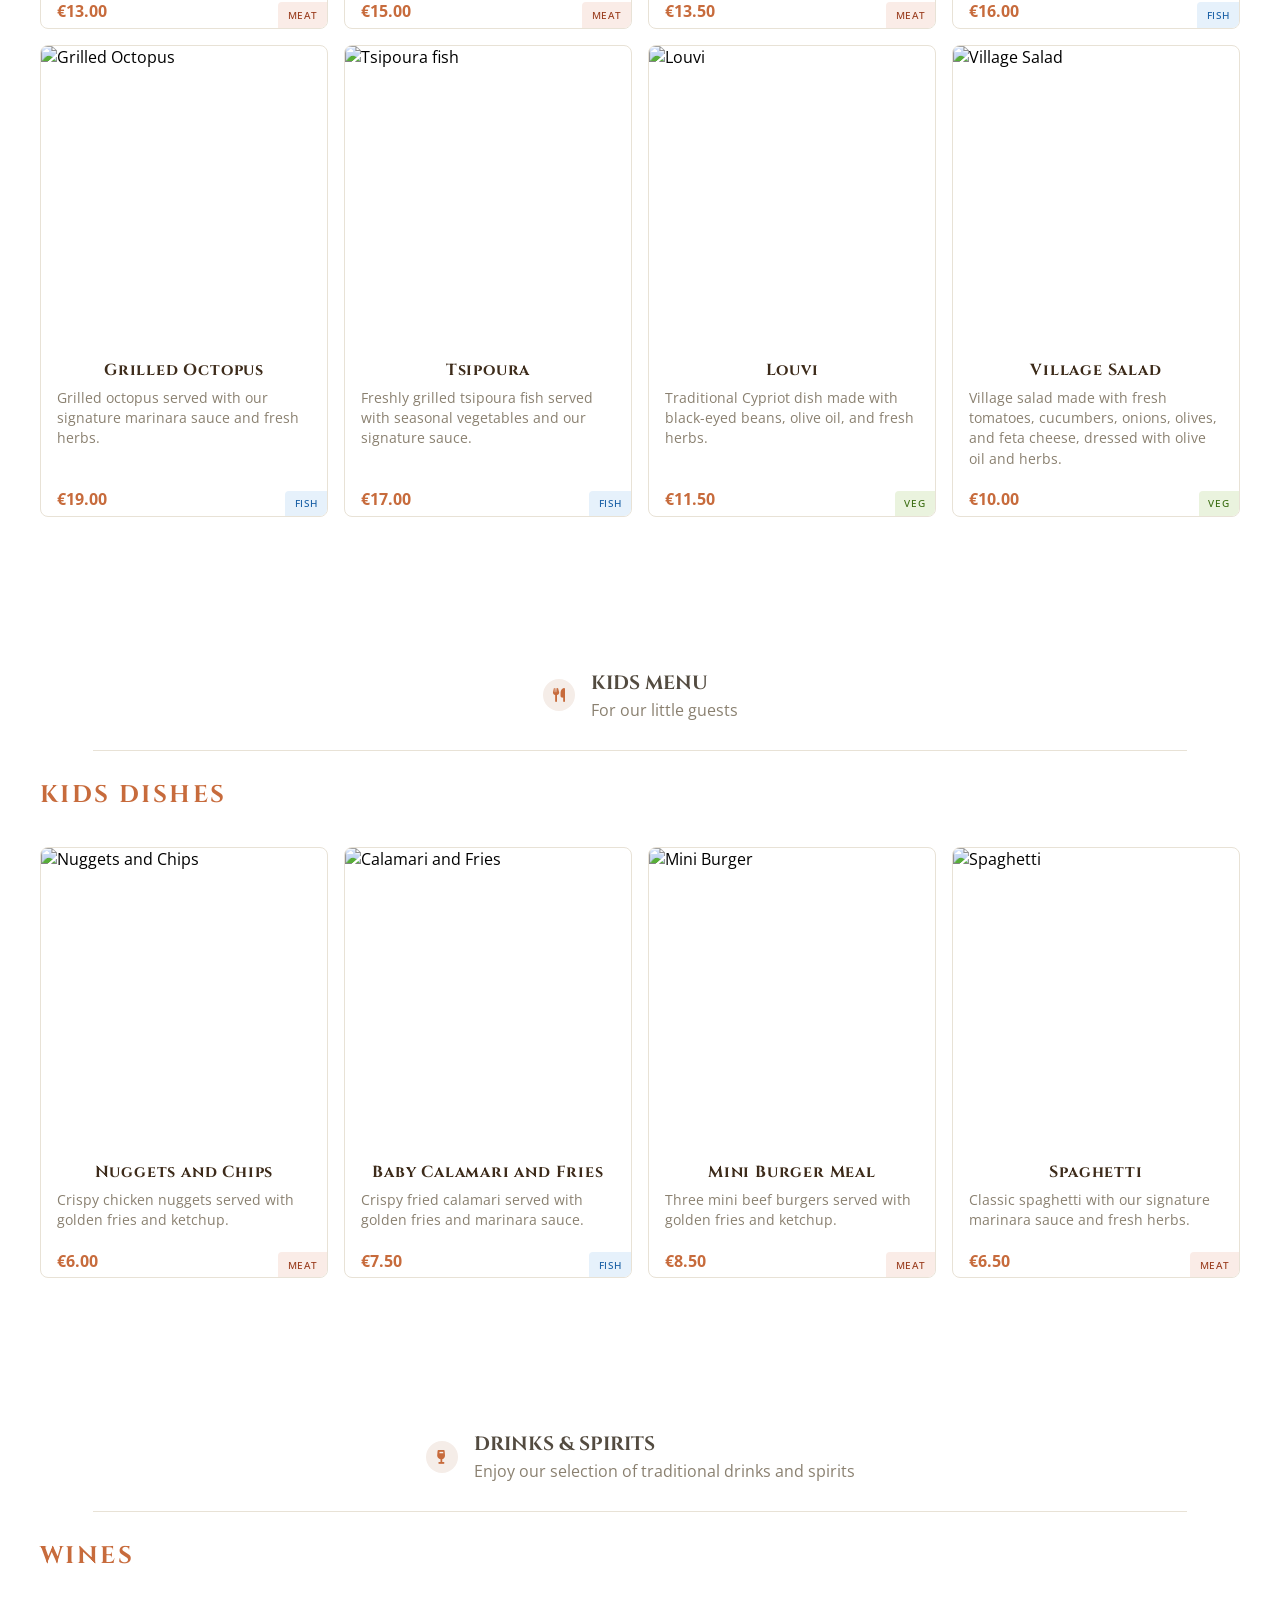
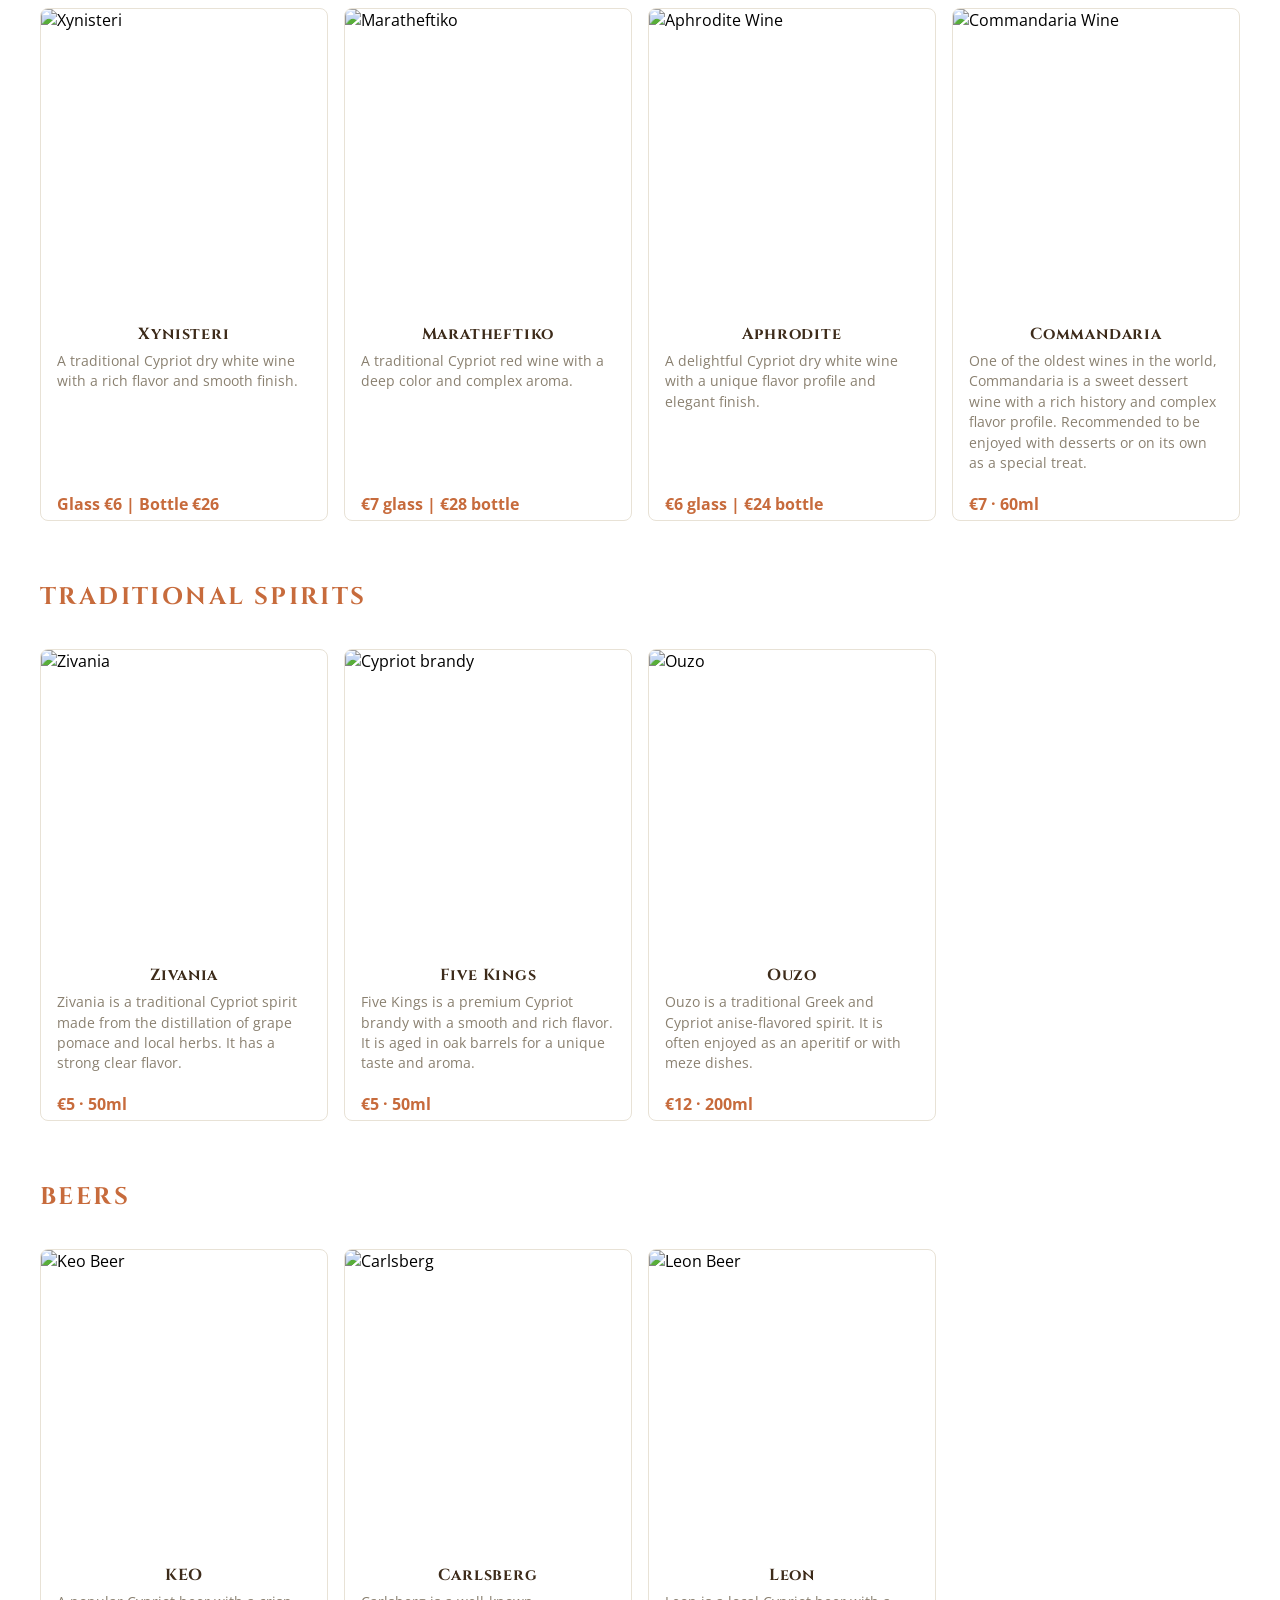
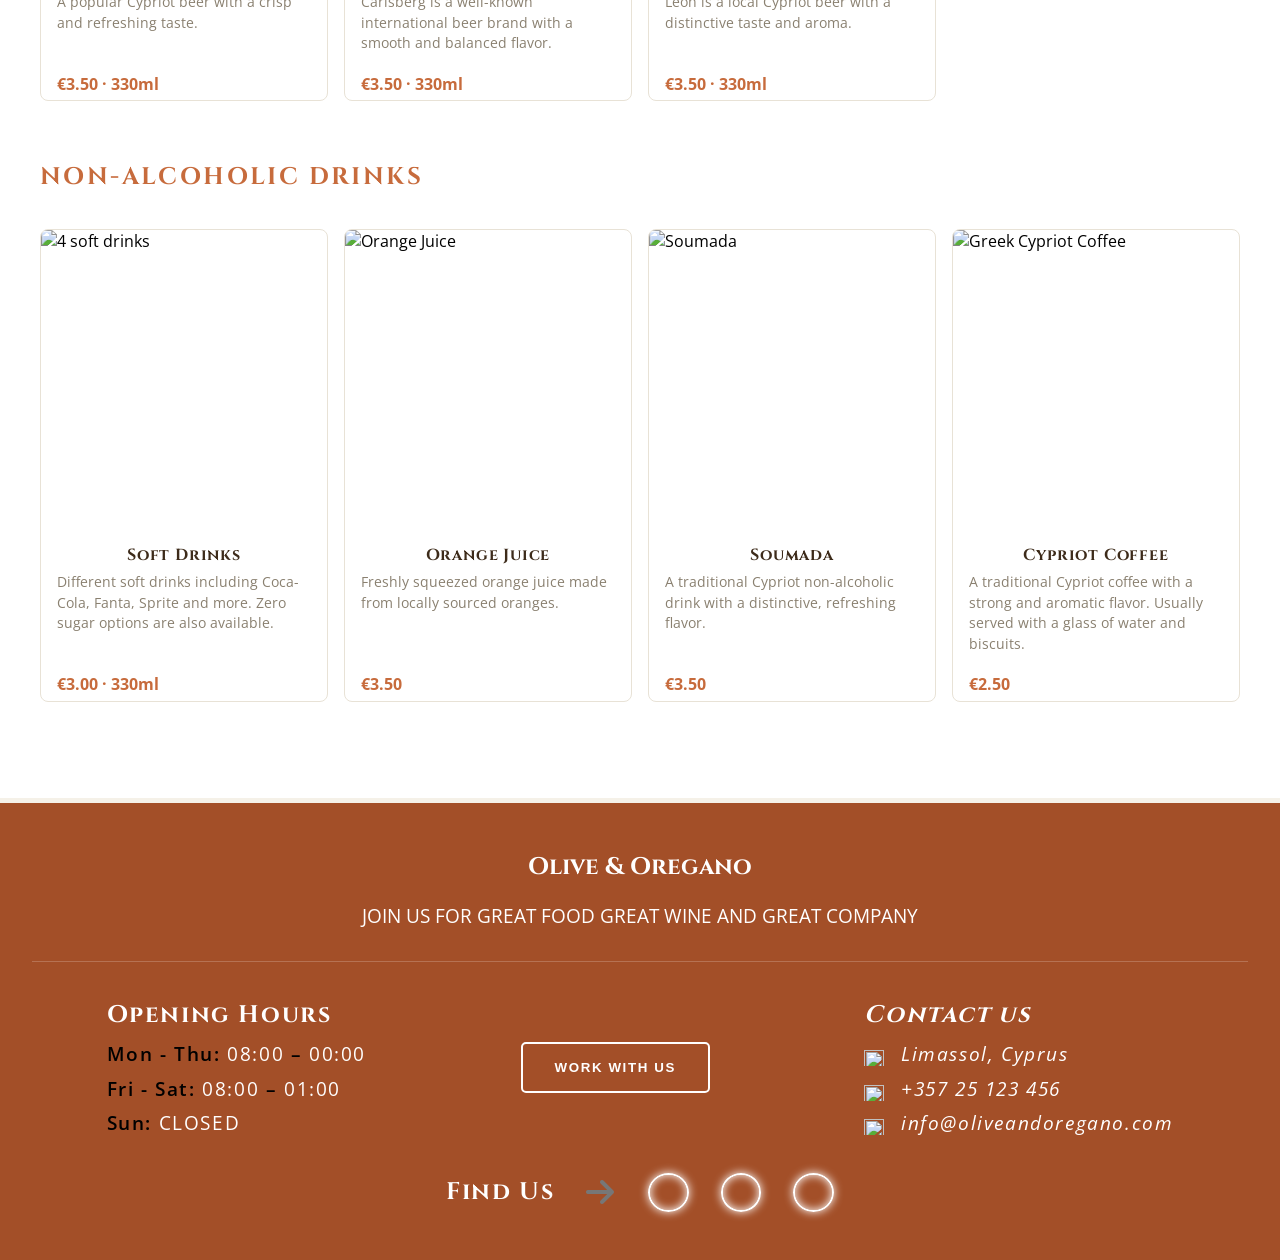
==== commit b8ce69a7: "Add promotional offer popup and session-based display logic" ====
--- a/Menu.html
+++ b/Menu.html
@@ -52,13 +52,6 @@
       </nav>
     </header>
     <main>
-      <!-- ANNOUNCEMENT BAR -->
-      <div class="announcement-section">
-        <div class="announcement-bar">
-          <p>🍽️ 20% OFF on all Meze every Tuesday! 🍽️</p>
-        </div>
-      </div>
-
       <!-- MENU BAR -->
       <section class="menu-bar-section">
         <div class="menu-bar">
@@ -126,7 +119,7 @@
           </div>
           <div class="text-section">
             <h2>
-              MEZE (Recommended) - <span class="price">€25 per person</span>
+              MEZE (Recommended) - <span class="price">€30 per person</span>
             </h2>
             <p>
               A traditional assortment of small Cypriot dishes made for sharing
@@ -1339,6 +1332,26 @@
       ></i>
       <span id="success-toast-text"></span>
     </div>
+
+    <div class="meze-offer" id="meze-offer">
+      <div class="meze-offer-header">
+        <h3>SPECIAL OFFER</h3>
+        <button
+          type="button"
+          class="modal-close-button"
+          id="offer-close-button"
+          aria-label="Close special offer"
+        >
+          &times;
+        </button>
+      </div>
+      <p class="offer-text">20% OFF MEZE<br />Every Tuesday</p>
+      <p class="offer-price">
+        <span class="old-price">€30</span>
+        <span class="arrow">→</span>
+        <span class="new-price">€24</span>
+      </p>
+    </div>
     <script src="script.js"></script>
   </body>
 </html>
--- a/style.css
+++ b/style.css
@@ -140,6 +140,7 @@
   border: 2px solid #3d5412;
   border-radius: 5px;
   padding: 1rem;
+  cursor: pointer;
   transition: 0.3s ease;
 }
 
@@ -410,6 +411,7 @@
   letter-spacing: 0.1rem;
   border: 2px solid var(--color-white);
   border-radius: 5px;
+  cursor: pointer;
   transition: 0.3s ease;
 }
 
--- a/menu.css
+++ b/menu.css
@@ -170,6 +170,7 @@
   margin-top: 2.5rem;
   margin-bottom: 1.5rem;
   padding: 2.5rem 2rem;
+  scroll-margin-top: 220px;
 }
 
 .menu-section-header {
@@ -312,6 +313,112 @@
   font-size: 1.2rem;
 }
 
+/* Meze special offer */
+
+.meze-offer {
+  position: fixed;
+  right: 2rem;
+  bottom: 2rem;
+
+  width: min(360px, calc(100% - 2rem));
+  padding: 1.4rem;
+
+  background-color: #fffaf0;
+  color: #3f3a32;
+
+  border: 1px solid #d9cbb5;
+  border-left: 5px solid #b55d35;
+  border-radius: 10px;
+
+  box-shadow: 0 8px 24px rgba(0, 0, 0, 0.15);
+
+  z-index: 1500;
+
+  opacity: 0;
+  visibility: hidden;
+  transform: translateX(120%);
+
+  transition:
+    opacity 0.35s ease,
+    transform 0.35s ease,
+    visibility 0.35s;
+}
+
+.meze-offer.active {
+  opacity: 1;
+  visibility: visible;
+  transform: translateX(0);
+}
+
+.meze-offer-header {
+  display: flex;
+  justify-content: space-between;
+  align-items: center;
+
+  margin-bottom: 1rem;
+}
+
+.meze-offer-header h3 {
+  margin: 0;
+  font-family: "Cinzel", serif;
+  font-size: 1.2rem;
+  color: #6b7a3d;
+}
+
+.meze-offer .modal-close-button {
+  padding: 0;
+
+  color: #6b6257;
+  background: transparent;
+  border: none;
+
+  font-size: 1.6rem;
+  line-height: 1;
+
+  cursor: pointer;
+
+  transition:
+    color 0.2s ease,
+    transform 0.2s ease;
+}
+
+.meze-offer .modal-close-button:hover {
+  color: #b55d35;
+  transform: scale(1.1);
+}
+
+.offer-text {
+  margin: 0 0 1rem;
+
+  font-size: 1.05rem;
+  font-weight: 600;
+  line-height: 1.6;
+}
+
+.offer-price {
+  display: flex;
+  align-items: center;
+  gap: 0.75rem;
+
+  margin: 0;
+}
+
+.old-price {
+  color: #777;
+  font-size: 1rem;
+  text-decoration: line-through;
+}
+
+.arrow {
+  color: #777;
+}
+
+.new-price {
+  color: #b55d35;
+  font-size: 1.5rem;
+  font-weight: 700;
+}
+
 /* Dietary tags */
 .tag {
   font-size: 0.62rem;
@@ -371,4 +478,12 @@
     font-size: 0.8rem;
     padding: 0.55rem 1rem;
   }
-}
+
+  .meze-offer {
+    right: 1rem;
+    bottom: 1rem;
+    left: 1rem;
+
+    width: auto;
+  }
+}
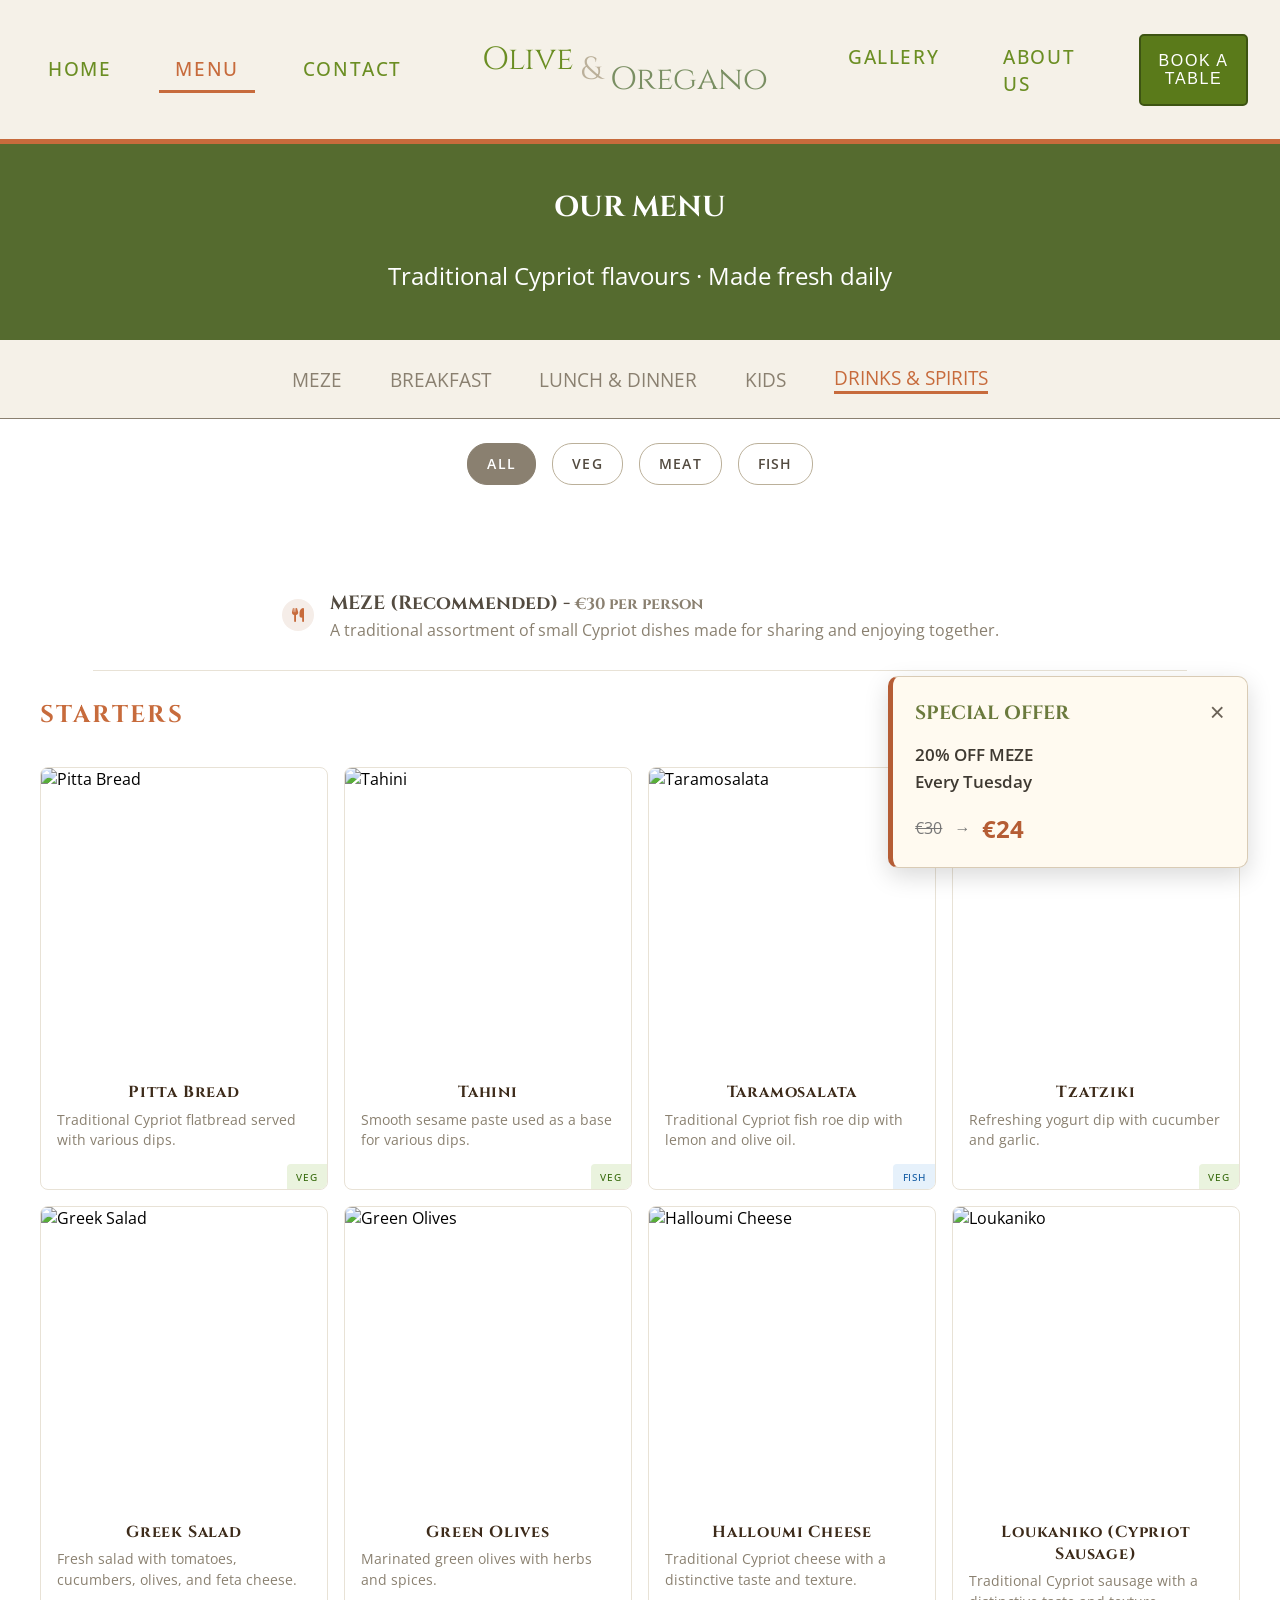
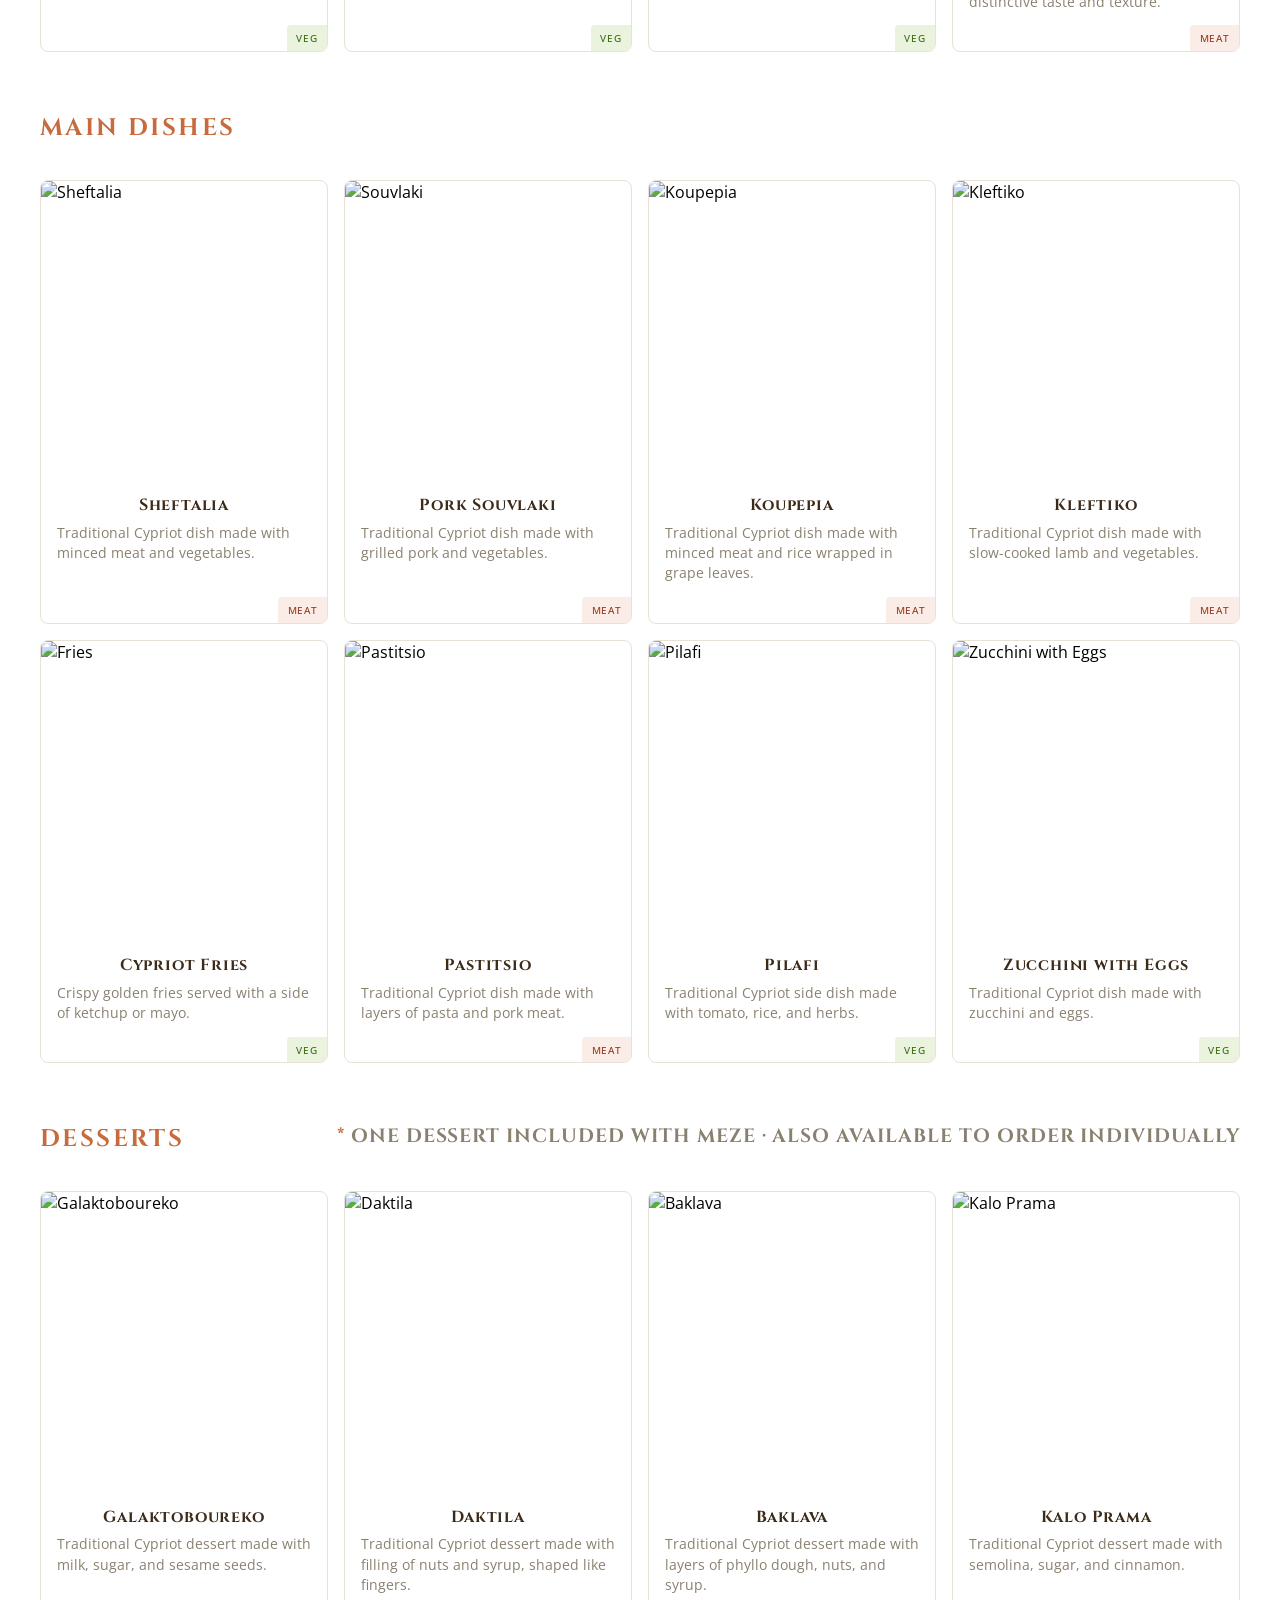
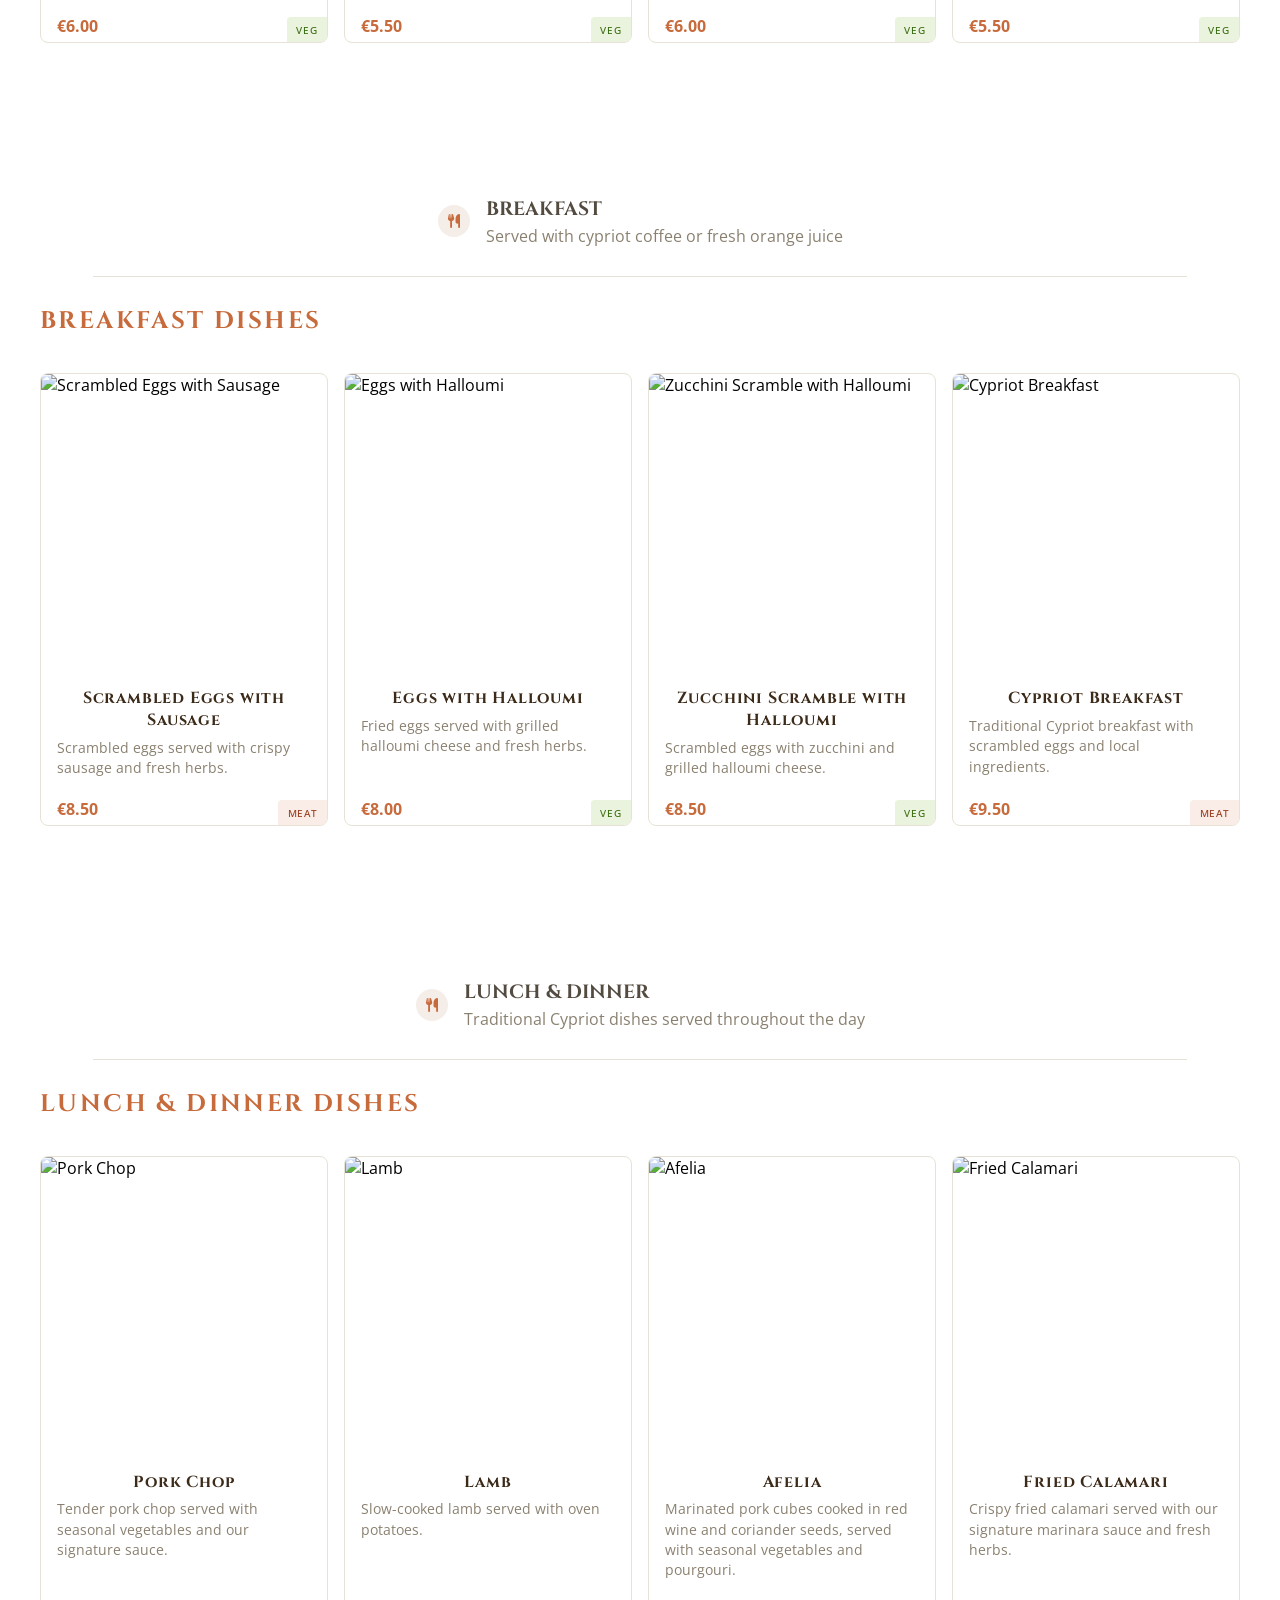
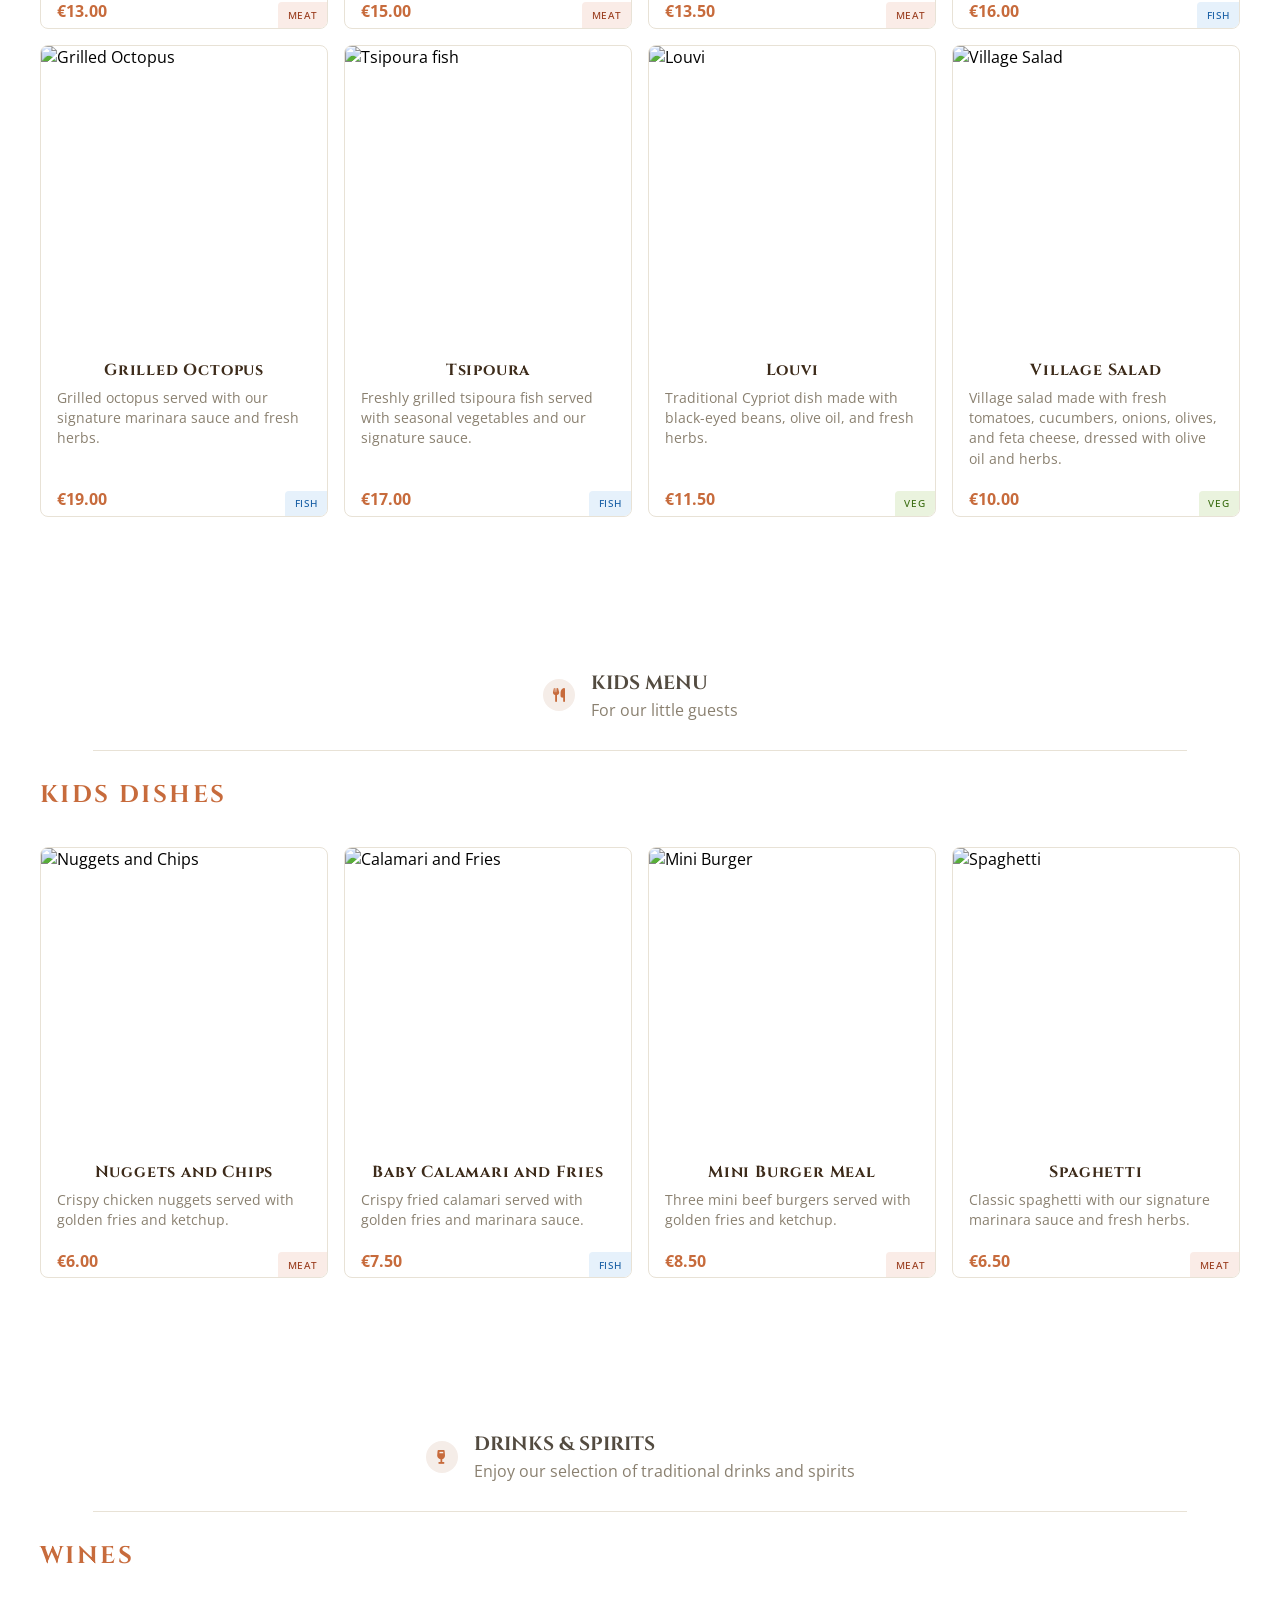
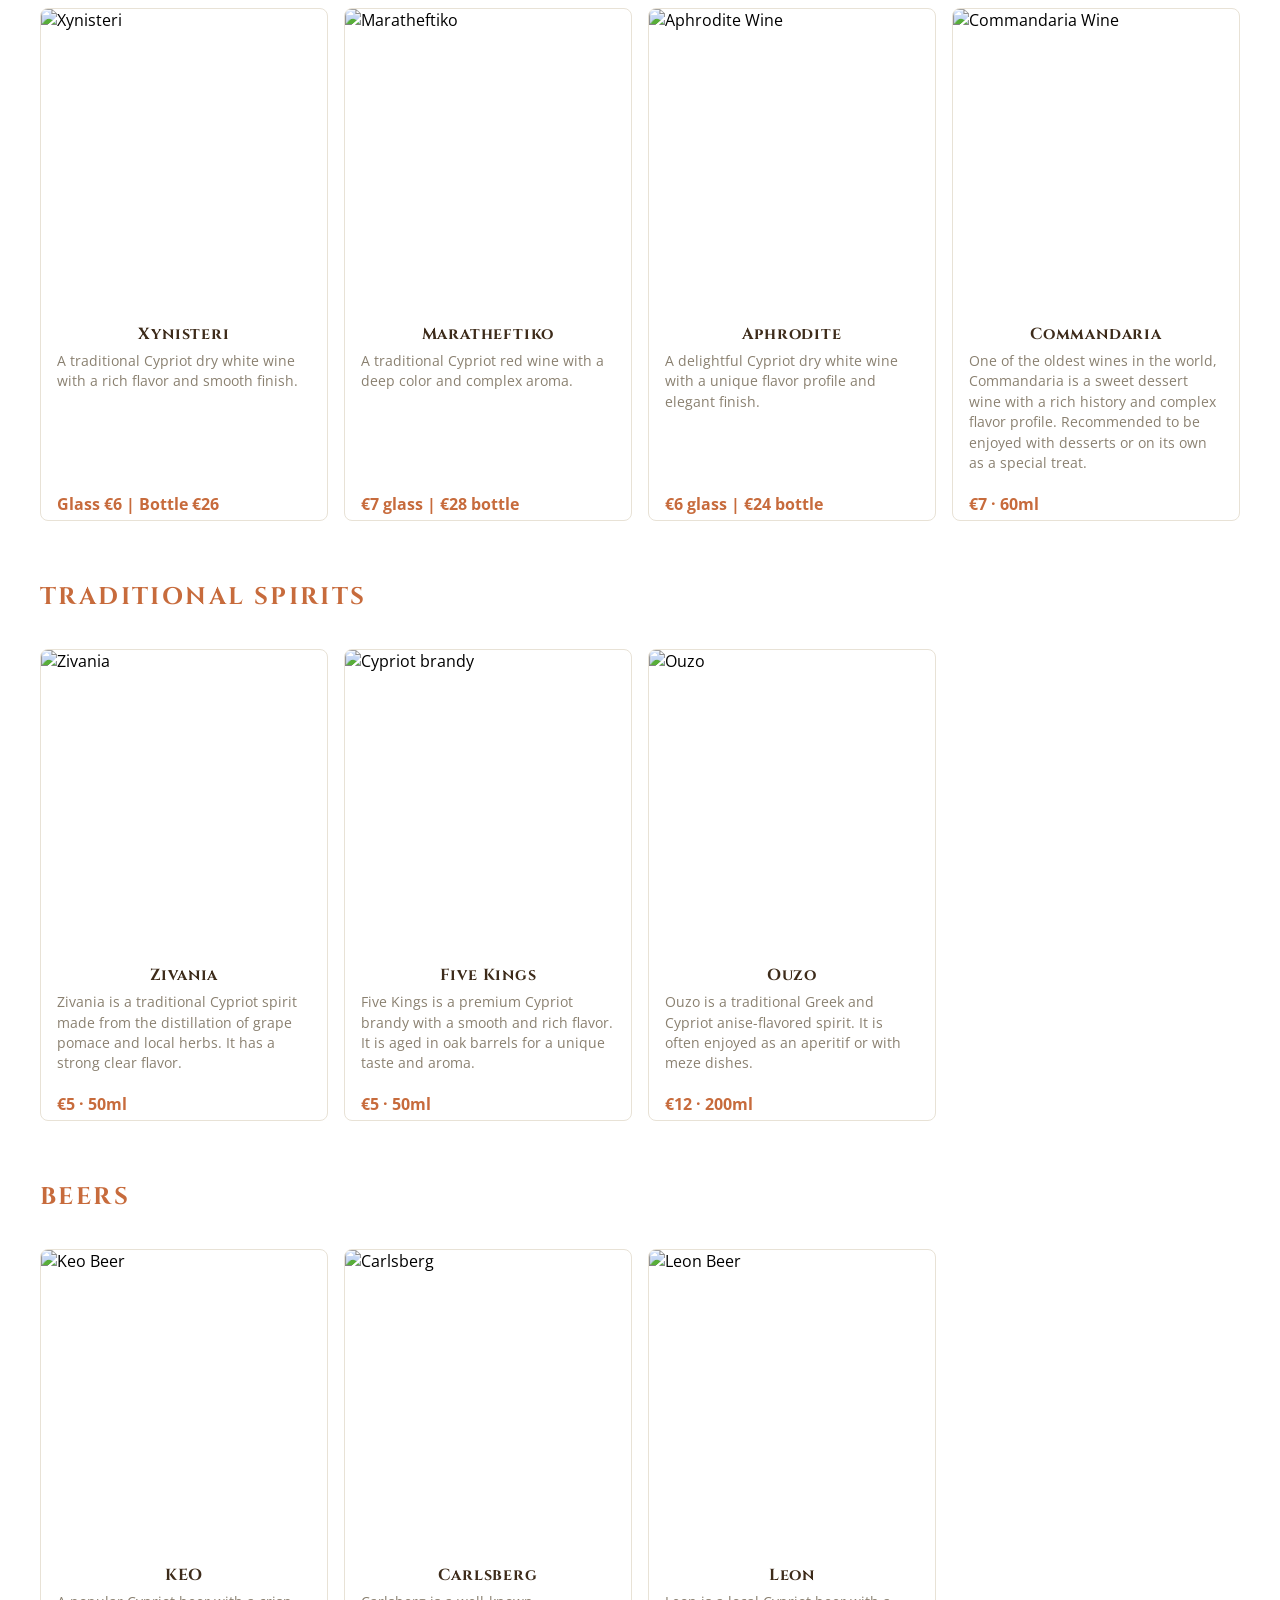
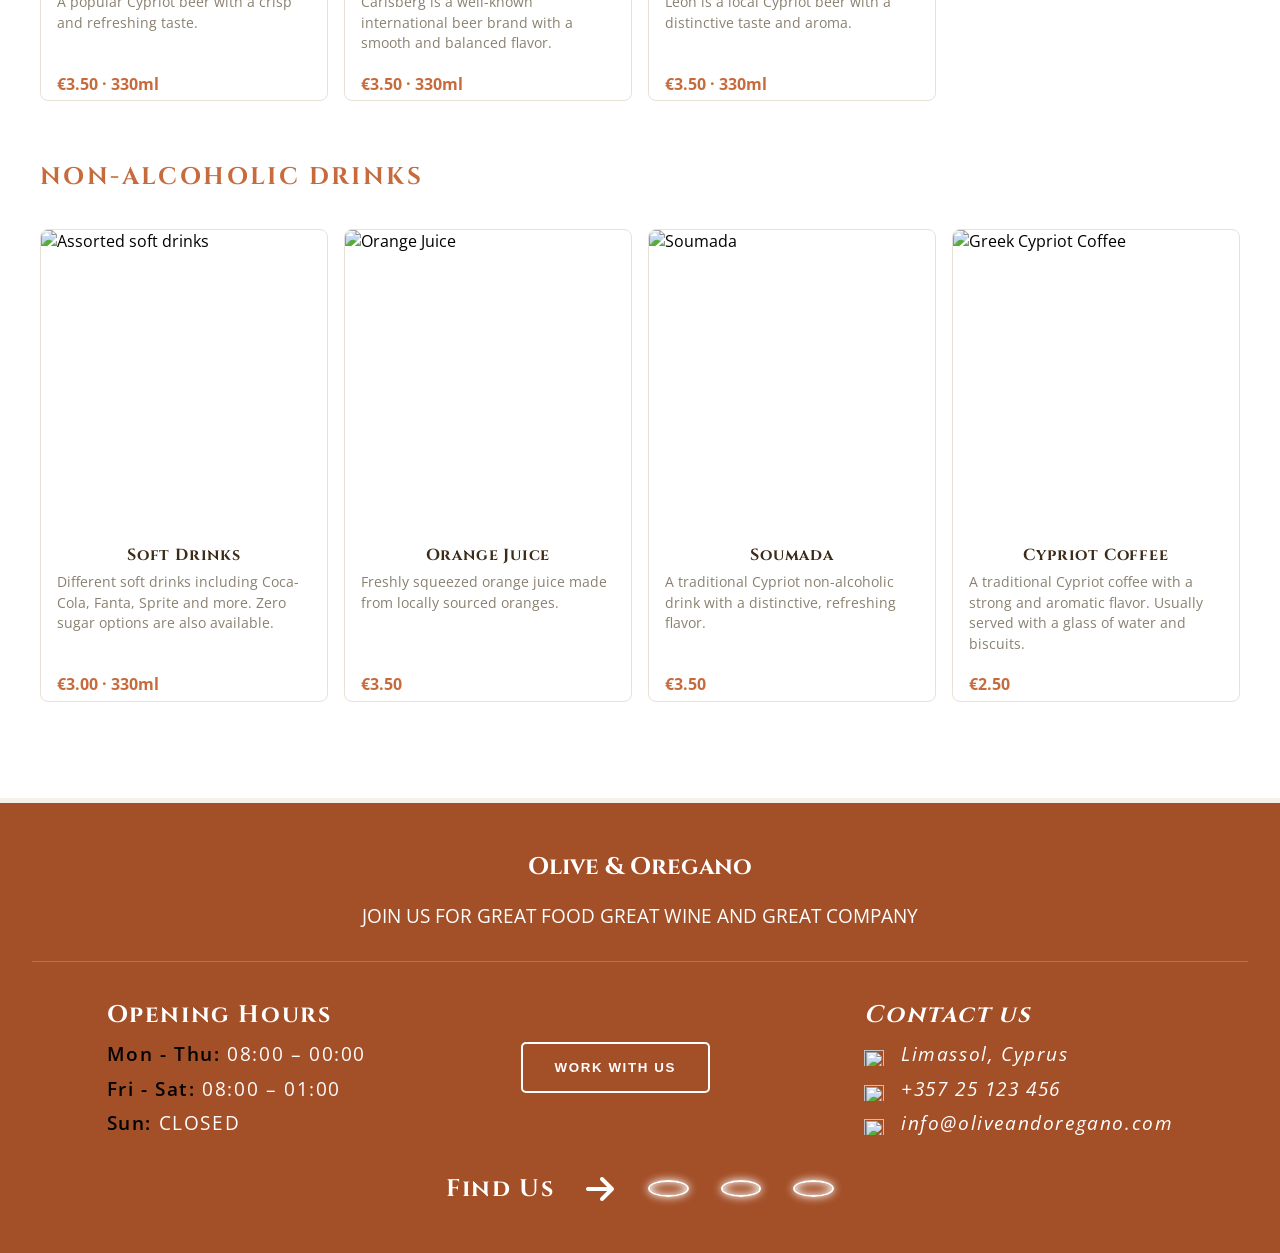
==== commit 25bf8613: "Improve responsive layout and code cleanup" ====
--- a/Menu.html
+++ b/Menu.html
@@ -41,14 +41,43 @@
           <span class="oregano-color">Oregano</span>
         </a>
 
+        <!-- MOBILE HAMBURGER BUTTON -->
+        <button
+          type="button"
+          class="hamburger-button"
+          id="hamburger-button"
+          aria-label="Open navigation menu"
+          aria-expanded="false"
+          aria-controls="mobile-menu"
+        >
+          <i class="fa-solid fa-bars" aria-hidden="true"></i>
+        </button>
+
         <div class="navbar-right">
           <a href="#">GALLERY</a>
           <a href="#">ABOUT US</a>
         </div>
 
-        <button type="button" class="contact" id="book-table-button">
+        <button type="button" class="book-table-btn" id="book-table-button">
           BOOK A TABLE
         </button>
+
+        <!-- MOBILE MENU -->
+        <div class="mobile-menu" id="mobile-menu">
+          <a href="index.html">HOME</a>
+          <a href="menu.html" aria-current="page">MENU</a>
+          <a href="#contact">CONTACT</a>
+          <a href="#">GALLERY</a>
+          <a href="#">ABOUT US</a>
+
+          <button
+            type="button"
+            class="mobile-book-table-btn"
+            id="mobile-book-table-button"
+          >
+            BOOK A TABLE
+          </button>
+        </div>
       </nav>
     </header>
     <main>
@@ -61,19 +90,23 @@
       </section>
 
       <!-- MENU CATEGORY BAR -->
-      <section class="menu-category-section">
+      <nav class="menu-category-section" aria-label="Menu categories">
         <div class="menu-category-nav">
           <a href="#meze" class="active">MEZE</a>
           <a href="#breakfast">BREAKFAST</a>
-          <a href="#lunch&dinner">LUNCH & DINNER</a>
+          <a href="#lunch-dinner">LUNCH & DINNER</a>
           <a href="#kids">KIDS</a>
           <a href="#drinks-spirits">DRINKS & SPIRITS</a>
         </div>
-      </section>
+      </nav>
 
       <!-- MENU FILTERS -->
 
-      <div class="menu-filters" aria-label="Filter menu by dietary type">
+      <div
+        class="menu-filters"
+        role="group"
+        aria-label="Filter menu by dietary type"
+      >
         <button
           type="button"
           class="filter-button active"
@@ -127,7 +160,7 @@
             </p>
           </div>
         </div>
-        <span class="divider"></span>
+        <span class="divider" aria-hidden="true"></span>
 
         <!-- STARTERS -->
         <h3 class="subsection-title">STARTERS</h3>
@@ -177,19 +210,16 @@
               <div class="card-body">
                 <h4 class="card-name">Tzatziki</h4>
                 <p class="card-desc">
-                  Refreshment yogurt dip with cucumber and garlic.
-                </p>
-              </div>
-              <div class="card-footer">
-                <span class="tag veg">VEG</span>
-              </div>
-            </div>
-
-            <div class="card">
-              <img
-                src="images/village-salad-fresh-cut.jpg"
-                alt="Traditional greek Salad"
-              />
+                  Refreshing yogurt dip with cucumber and garlic.
+                </p>
+              </div>
+              <div class="card-footer">
+                <span class="tag veg">VEG</span>
+              </div>
+            </div>
+
+            <div class="card">
+              <img src="images/village-salad-fresh-cut.jpg" alt="Greek Salad" />
               <div class="card-body">
                 <h4 class="card-name">Greek Salad</h4>
                 <p class="card-desc">
@@ -448,7 +478,7 @@
           </div>
         </div>
 
-        <span class="divider"></span>
+        <span class="divider" aria-hidden="true"></span>
 
         <h3 class="subsection-title">BREAKFAST DISHES</h3>
         <div class="menu-items">
@@ -457,6 +487,7 @@
               <img
                 src="images/scrambled-eggs-with-sausage.jpg"
                 alt="Scrambled Eggs with Sausage"
+                loading="lazy"
               />
               <div class="card-body">
                 <h4 class="card-name">Scrambled Eggs with Sausage</h4>
@@ -474,6 +505,7 @@
               <img
                 src="images/eggs-with-halloumi.jpg"
                 alt="Eggs with Halloumi"
+                loading="lazy"
               />
               <div class="card-body">
                 <h4 class="card-name">Eggs with Halloumi</h4>
@@ -492,6 +524,7 @@
               <img
                 src="images/zucchini-scramble-with-halloumi.jpeg"
                 alt="Zucchini Scramble with Halloumi"
+                loading="lazy"
               />
               <div class="card-body">
                 <h4 class="card-name">Zucchini Scramble with Halloumi</h4>
@@ -506,7 +539,11 @@
             </div>
 
             <div class="card">
-              <img src="images/cypriot-breakfast.jpg" alt="Cypriot Breakfast" />
+              <img
+                src="images/cypriot-breakfast.jpg"
+                alt="Cypriot Breakfast"
+                loading="lazy"
+              />
               <div class="card-body">
                 <h4 class="card-name">Cypriot Breakfast</h4>
                 <p class="card-desc">
@@ -523,26 +560,26 @@
         </div>
       </section>
 
-      <!-- LAUNCH AND DINNER -->
-      <section class="menu-section" id="lunch&dinner">
+      <!-- LUNCH AND DINNER -->
+      <section class="menu-section" id="lunch-dinner">
         <div class="menu-section-header">
           <div class="icon-section">
             <i class="fa-solid fa-utensils" aria-hidden="true"></i>
           </div>
 
           <div class="text-section">
-            <h2>LAUNCH & DINNER</h2>
+            <h2>LUNCH & DINNER</h2>
             <p>Traditional Cypriot dishes served throughout the day</p>
           </div>
         </div>
 
-        <span class="divider"></span>
-
-        <h3 class="subsection-title">LAUNCH & DINNER DISHES</h3>
+        <span class="divider" aria-hidden="true"></span>
+
+        <h3 class="subsection-title">LUNCH & DINNER DISHES</h3>
         <div class="menu-items">
           <div class="menu-grid">
             <div class="card">
-              <img src="images/pork-chop.png" alt="Pork Chop" />
+              <img src="images/pork-chop.png" alt="Pork Chop" loading="lazy" />
 
               <div class="card-body">
                 <h4 class="card-name">Pork Chop</h4>
@@ -558,7 +595,7 @@
             </div>
 
             <div class="card">
-              <img src="images/lamb.jpg" alt="Lamb" />
+              <img src="images/lamb.jpg" alt="Lamb" loading="lazy" />
 
               <div class="card-body">
                 <h4 class="card-name">Lamb</h4>
@@ -573,7 +610,7 @@
             </div>
 
             <div class="card">
-              <img src="images/afelia.jpg" alt="Afelia" />
+              <img src="images/afelia.jpg" alt="Afelia" loading="lazy" />
 
               <div class="card-body">
                 <h4 class="card-name">Afelia</h4>
@@ -592,6 +629,7 @@
               <img
                 src="images/fried-calamari-scaled.jpg"
                 alt="Fried Calamari"
+                loading="lazy"
               />
 
               <div class="card-body">
@@ -608,7 +646,11 @@
             </div>
 
             <div class="card">
-              <img src="images/grilled-octopus.png" alt="Grilled Octopus" />
+              <img
+                src="images/grilled-octopus.png"
+                alt="Grilled Octopus"
+                loading="lazy"
+              />
 
               <div class="card-body">
                 <h4 class="card-name">Grilled Octopus</h4>
@@ -624,7 +666,11 @@
             </div>
 
             <div class="card">
-              <img src="images/tsipoura.png" alt="Tsipoura fish" />
+              <img
+                src="images/tsipoura.png"
+                alt="Tsipoura fish"
+                loading="lazy"
+              />
 
               <div class="card-body">
                 <h4 class="card-name">Tsipoura</h4>
@@ -640,7 +686,7 @@
             </div>
 
             <div class="card">
-              <img src="images/louvi.jpg" alt="Louvi" />
+              <img src="images/louvi.jpg" alt="Louvi" loading="lazy" />
 
               <div class="card-body">
                 <h4 class="card-name">Louvi</h4>
@@ -656,7 +702,11 @@
             </div>
 
             <div class="card">
-              <img src="images/village-salad.png" alt="Village Salad" />
+              <img
+                src="images/village-salad.png"
+                alt="Village Salad"
+                loading="lazy"
+              />
 
               <div class="card-body">
                 <h4 class="card-name">Village Salad</h4>
@@ -687,13 +737,17 @@
           </div>
         </div>
 
-        <span class="divider"></span>
+        <span class="divider" aria-hidden="true"></span>
 
         <h3 class="subsection-title">KIDS DISHES</h3>
         <div class="menu-items">
           <div class="menu-grid">
             <div class="card">
-              <img src="images/nuggets-and-chips.png" alt="Nuggets and Chips" />
+              <img
+                src="images/nuggets-and-chips.png"
+                alt="Nuggets and Chips"
+                loading="lazy"
+              />
 
               <div class="card-body">
                 <h4 class="card-name">Nuggets and Chips</h4>
@@ -711,6 +765,7 @@
               <img
                 src="images/calamari-and-fries.png"
                 alt="Calamari and Fries"
+                loading="lazy"
               />
 
               <div class="card-body">
@@ -727,7 +782,11 @@
             </div>
 
             <div class="card">
-              <img src="images/mini-burger-meal.png" alt="Mini Burger" />
+              <img
+                src="images/mini-burger-meal.png"
+                alt="Mini Burger"
+                loading="lazy"
+              />
 
               <div class="card-body">
                 <h4 class="card-name">Mini Burger Meal</h4>
@@ -742,7 +801,7 @@
             </div>
 
             <div class="card">
-              <img src="images/spaghetti.png" alt="Spaghetti" />
+              <img src="images/spaghetti.png" alt="Spaghetti" loading="lazy" />
 
               <div class="card-body">
                 <h4 class="card-name">Spaghetti</h4>
@@ -773,14 +832,14 @@
           </div>
         </div>
 
-        <span class="divider"></span>
+        <span class="divider" aria-hidden="true"></span>
 
         <!-- WINES -->
         <h3 class="subsection-title">WINES</h3>
         <div class="menu-items">
           <div class="menu-grid">
             <div class="card">
-              <img src="images/xynisteri.png" alt="Xynisteri" />
+              <img src="images/xynisteri.png" alt="Xynisteri" loading="lazy" />
 
               <div class="card-body">
                 <h4 class="card-name">Xynisteri</h4>
@@ -795,7 +854,11 @@
             </div>
 
             <div class="card">
-              <img src="images/maratheftiko.jpg" alt="Maratheftiko" />
+              <img
+                src="images/maratheftiko.jpg"
+                alt="Maratheftiko"
+                loading="lazy"
+              />
 
               <div class="card-body">
                 <h4 class="card-name">Maratheftiko</h4>
@@ -810,7 +873,11 @@
             </div>
 
             <div class="card">
-              <img src="images/aphrodite-wine.png" alt="Aphrodite Wine" />
+              <img
+                src="images/aphrodite-wine.png"
+                alt="Aphrodite Wine"
+                loading="lazy"
+              />
 
               <div class="card-body">
                 <h4 class="card-name">Aphrodite</h4>
@@ -825,7 +892,11 @@
             </div>
 
             <div class="card">
-              <img src="images/commandaria-wine.png" alt="Commandaria Wine" />
+              <img
+                src="images/commandaria-wine.png"
+                alt="Commandaria Wine"
+                loading="lazy"
+              />
 
               <div class="card-body">
                 <h4 class="card-name">Commandaria</h4>
@@ -848,7 +919,7 @@
         <div class="menu-items">
           <div class="menu-grid">
             <div class="card">
-              <img src="images/zivania.png" alt="Zivania" />
+              <img src="images/zivania.png" alt="Zivania" loading="lazy" />
               <div class="card-body">
                 <h4 class="card-name">Zivania</h4>
                 <p class="card-desc">
@@ -863,7 +934,11 @@
             </div>
 
             <div class="card">
-              <img src="images/fivekings.png" alt="Cypriot brandy" />
+              <img
+                src="images/fivekings.png"
+                alt="Cypriot brandy"
+                loading="lazy"
+              />
               <div class="card-body">
                 <h4 class="card-name">Five Kings</h4>
                 <p class="card-desc">
@@ -878,7 +953,7 @@
             </div>
 
             <div class="card">
-              <img src="images/ouzo.png" alt="Ouzo" />
+              <img src="images/ouzo.png" alt="Ouzo" loading="lazy" />
               <div class="card-body">
                 <h4 class="card-name">Ouzo</h4>
                 <p class="card-desc">
@@ -898,7 +973,7 @@
         <div class="menu-items">
           <div class="menu-grid">
             <div class="card">
-              <img src="images/keo.png" alt="Keo Beer" />
+              <img src="images/keo.png" alt="Keo Beer" loading="lazy" />
               <div class="card-body">
                 <h4 class="card-name">KEO</h4>
                 <p class="card-desc">
@@ -911,7 +986,7 @@
             </div>
 
             <div class="card">
-              <img src="images/carlsberg.png" alt="Carlsberg" />
+              <img src="images/carlsberg.png" alt="Carlsberg" loading="lazy" />
               <div class="card-body">
                 <h4 class="card-name">Carlsberg</h4>
                 <p class="card-desc">
@@ -925,7 +1000,11 @@
             </div>
 
             <div class="card">
-              <img src="images/leon-beer-single.jpg" alt="Leon Beer" />
+              <img
+                src="images/leon-beer-single.jpg"
+                alt="Leon Beer"
+                loading="lazy"
+              />
               <div class="card-body">
                 <h4 class="card-name">Leon</h4>
                 <p class="card-desc">
@@ -945,7 +1024,11 @@
         <div class="menu-items">
           <div class="menu-grid">
             <div class="card">
-              <img src="images/soft-drinks.jpg" alt="4 soft drinks" />
+              <img
+                src="images/soft-drinks.jpg"
+                alt="Assorted soft drinks"
+                loading="lazy"
+              />
               <div class="card-body">
                 <h4 class="card-name">Soft Drinks</h4>
                 <p class="card-desc">
@@ -959,7 +1042,11 @@
             </div>
 
             <div class="card">
-              <img src="images/orange-juice.jpg" alt="Orange Juice" />
+              <img
+                src="images/orange-juice.jpg"
+                alt="Orange Juice"
+                loading="lazy"
+              />
               <div class="card-body">
                 <h4 class="card-name">Orange Juice</h4>
                 <p class="card-desc">
@@ -973,7 +1060,7 @@
             </div>
 
             <div class="card">
-              <img src="images/soumada.jpg" alt="Soumada" />
+              <img src="images/soumada.jpg" alt="Soumada" loading="lazy" />
               <div class="card-body">
                 <h4 class="card-name">Soumada</h4>
                 <p class="card-desc">
@@ -990,6 +1077,7 @@
               <img
                 src="images/greek-cypriot-coffee.jpg"
                 alt="Greek Cypriot Coffee"
+                loading="lazy"
               />
               <div class="card-body">
                 <h4 class="card-name">Cypriot Coffee</h4>
@@ -1005,85 +1093,85 @@
           </div>
         </div>
       </section>
-
-      <!-- FOOTER SECTION -->
-
-      <footer class="footer">
-        <div class="footer-about">
-          <h3>Olive & Oregano</h3>
-          <p>JOIN US FOR GREAT FOOD GREAT WINE AND GREAT COMPANY</p>
-        </div>
-
-        <div class="footer-container">
-          <div class="footer-hours">
-            <h3>Opening Hours</h3>
-
-            <p>
-              <span class="days">Mon - Thu:</span> 08:00
-              <span class="dash">–</span> 00:00
-            </p>
-            <p>
-              <span class="days">Fri - Sat:</span> 08:00
-              <span class="dash">–</span> 01:00
-            </p>
-            <p><span class="days">Sun:</span> CLOSED</p>
-          </div>
-
-          <button type="button" class="work-btn" id="work-btn">
-            WORK WITH US
-          </button>
-
-          <address class="footer-contact" id="contact">
-            <h3>Contact us</h3>
-
-            <p>
-              <img
-                src="icons/location-pin-drop--Streamline-Plump.png"
-                alt=""
-                class="contact-icon"
-              />
-              Limassol, Cyprus
-            </p>
-            <p>
-              <img
-                src="icons/phone--Streamline-Plump.png"
-                alt=""
-                class="contact-icon"
-              />
-              <a href="tel:+35725123456">+357 25 123 456</a>
-            </p>
-            <p>
-              <img
-                src="icons/email-forward--Streamline-Plump.png"
-                alt=""
-                class="contact-icon"
-              />
-              <a href="mailto:info@oliveandoregano.com"
-                >info@oliveandoregano.com</a
-              >
-            </p>
-          </address>
-        </div>
-
-        <div class="footer-socials">
-          <h3>Find Us</h3>
-
-          <i class="fa-solid fa-arrow-right arrow"></i>
-
-          <div class="social-logos">
-            <a href="#" aria-label="Facebook">
-              <img class="socials-img" src="icons/facebook.svg" alt="" />
-            </a>
-            <a href="#" aria-label="Instagram">
-              <img class="socials-img" src="icons/instagram.svg" alt="" />
-            </a>
-            <a href="#" aria-label="TikTok">
-              <img class="socials-img" src="icons/tiktok.svg" alt="" />
-            </a>
-          </div>
-        </div>
-      </footer>
     </main>
+
+    <!-- FOOTER SECTION -->
+
+    <footer class="footer">
+      <div class="footer-about">
+        <h3>Olive & Oregano</h3>
+        <p>JOIN US FOR GREAT FOOD GREAT WINE AND GREAT COMPANY</p>
+      </div>
+
+      <div class="footer-container">
+        <div class="footer-hours">
+          <h3>Opening Hours</h3>
+
+          <p>
+            <span class="days">Mon - Thu:</span> 08:00
+            <span class="dash">–</span> 00:00
+          </p>
+          <p>
+            <span class="days">Fri - Sat:</span> 08:00
+            <span class="dash">–</span> 01:00
+          </p>
+          <p><span class="days">Sun:</span> CLOSED</p>
+        </div>
+
+        <button type="button" class="work-btn" id="work-btn">
+          WORK WITH US
+        </button>
+
+        <address class="footer-contact" id="contact">
+          <h3>Contact us</h3>
+
+          <p>
+            <img
+              src="icons/location-pin-drop--Streamline-Plump.png"
+              alt=""
+              class="contact-icon"
+            />
+            Limassol, Cyprus
+          </p>
+          <p>
+            <img
+              src="icons/phone--Streamline-Plump.png"
+              alt=""
+              class="contact-icon"
+            />
+            <a href="tel:+35725123456">+357 25 123 456</a>
+          </p>
+          <p>
+            <img
+              src="icons/email-forward--Streamline-Plump.png"
+              alt=""
+              class="contact-icon"
+            />
+            <a href="mailto:info@oliveandoregano.com"
+              >info@oliveandoregano.com</a
+            >
+          </p>
+        </address>
+      </div>
+
+      <div class="footer-socials">
+        <h3>Find Us</h3>
+
+        <i class="fa-solid fa-arrow-right footer-arrow"></i>
+
+        <div class="social-logos">
+          <a aria-label="Facebook">
+            <img class="socials-img" src="icons/facebook.svg" alt="" />
+          </a>
+          <a aria-label="Instagram">
+            <img class="socials-img" src="icons/instagram.svg" alt="" />
+          </a>
+          <a aria-label="TikTok">
+            <img class="socials-img" src="icons/tiktok.svg" alt="" />
+          </a>
+        </div>
+      </div>
+    </footer>
 
     <!-- RESERVATION FORM -->
 
@@ -1096,7 +1184,7 @@
       >
         <form class="reservation-form" id="reservation-form">
           <div class="modal-header">
-            <h2 id="reservation-modal-title">Make Reservation</h2>
+            <h2 id="reservation-modal-title">Make a Reservation</h2>
 
             <button
               type="button"
@@ -1295,15 +1383,11 @@
 
           <div class="form-group">
             <label for="application-about">About Yourself (Optional)</label>
-            <textarea
-              id="application-about"
-              name="about"
-              placeholder=""
-            ></textarea>
+            <textarea id="application-about" name="about"></textarea>
           </div>
 
           <div class="form-group">
-            <label for="application-cv">Upload CV</label>
+            <label for="application-cv">Upload CV (Optional)</label>
             <input
               type="file"
               id="application-cv"
@@ -1325,7 +1409,12 @@
       </div>
     </div>
 
-    <div class="success-toast" id="success-toast">
+    <div
+      class="success-toast"
+      id="success-toast"
+      role="status"
+      aria-live="polite"
+    >
       <i
         class="fa-solid fa-circle-check success-toast-icon"
         aria-hidden="true"
@@ -1348,7 +1437,7 @@
       <p class="offer-text">20% OFF MEZE<br />Every Tuesday</p>
       <p class="offer-price">
         <span class="old-price">€30</span>
-        <span class="arrow">→</span>
+        <span class="offer-arrow">→</span>
         <span class="new-price">€24</span>
       </p>
     </div>
--- a/style.css
+++ b/style.css
@@ -8,14 +8,13 @@
 
   --color-background: #f5f1e8;
   --color-white: #ffffff;
+
+  --color-text: #534b40;
+  --color-border: #bbb09a;
 }
 
 html {
   scroll-behavior: smooth;
-}
-
-@view-transition {
-  navigation: auto;
 }
 
 * {
@@ -31,7 +30,7 @@
 /* GENERAL ACCESSIBILITY */
 
 a:focus-visible {
-  outline: 3px solid #ffffff;
+  outline: 3px solid var(--color-white);
   outline-offset: 4px;
 }
 
@@ -60,7 +59,7 @@
 }
 
 .and-color {
-  color: #bbb09a;
+  color: var(--color-border);
 }
 
 .oregano-color {
@@ -125,12 +124,12 @@
 
 /* Keyboard focus */
 .navbar a:focus-visible,
-.contact:focus-visible {
-  outline: 3px solid #c76b3c;
+.book-table-btn:focus-visible {
+  outline: 3px solid var(--color-primary);
   outline-offset: 4px;
 }
 
-.contact {
+.book-table-btn {
   font-size: 1rem;
   letter-spacing: 0.1rem;
   font-weight: 500;
@@ -144,15 +143,93 @@
   transition: 0.3s ease;
 }
 
-.contact:hover {
+.book-table-btn:hover {
   color: var(--color-white);
   background-color: #3d5412;
   border: 2px solid transparent;
 }
 
-nav a.active {
+.hamburger-button {
+  display: none;
+
+  background: transparent;
+  border: none;
+
+  color: var(--color-olive);
+  font-size: 1.8rem;
+
+  cursor: pointer;
+}
+
+.hamburger-button:focus-visible {
+  outline: 3px solid var(--color-primary);
+  outline-offset: 4px;
+}
+
+.mobile-menu {
+  display: none;
+}
+
+.mobile-menu a {
+  width: 100%;
+
+  padding: 0.8rem 1rem;
+
+  color: var(--color-olive);
+  font-size: 1rem;
+  font-weight: 600;
+  letter-spacing: 0.08em;
+  text-align: center;
+  text-decoration: none;
+
+  border-radius: 5px;
+
+  transition:
+    background-color 0.3s ease,
+    color 0.3s ease;
+}
+
+.mobile-menu a:hover {
   color: var(--color-primary);
-  border-bottom: 3px solid var(--color-primary);
+  background-color: #ebe5da;
+}
+
+.mobile-menu a:focus-visible {
+  outline: 3px solid var(--color-primary);
+  outline-offset: 3px;
+}
+
+.mobile-book-table-btn {
+  width: 100%;
+  max-width: 260px;
+
+  padding: 0.9rem 1.2rem;
+
+  color: var(--color-white);
+  background-color: var(--color-olive);
+
+  border: 2px solid var(--color-olive-dark);
+  border-radius: 5px;
+
+  font: inherit;
+  font-weight: 600;
+  letter-spacing: 0.08em;
+
+  cursor: pointer;
+
+  transition:
+    background-color 0.3s ease,
+    transform 0.3s ease;
+}
+
+.mobile-book-table-btn:hover {
+  background-color: var(--color-olive-dark);
+  transform: translateY(-2px);
+}
+
+.mobile-book-table-btn:focus-visible {
+  outline: 3px solid var(--color-primary);
+  outline-offset: 3px;
 }
 
 /* HERO SECTION */
@@ -182,7 +259,6 @@
 
 .hero-content h1 {
   font-size: 1.8rem;
-  font-family: "Cinzel", serif;
   color: var(--color-white);
 }
 
@@ -304,7 +380,6 @@
   letter-spacing: 0.1rem;
   line-height: 1.8;
   color: var(--color-white);
-  font-family: "Open Sans", sans-serif;
   font-size: 1rem;
 }
 
@@ -318,7 +393,7 @@
 }
 
 .footer-contact a {
-  color: #ffffff;
+  color: var(--color-white);
   text-decoration: none;
 }
 
@@ -326,8 +401,7 @@
   text-decoration: underline;
 }
 
-.days,
-.dash {
+.days {
   color: black;
   font-weight: 600;
 }
@@ -350,7 +424,6 @@
   display: inline-block;
   width: 1.5rem;
   height: auto;
-  color: var(--color-white);
 }
 
 .social-logos {
@@ -359,7 +432,7 @@
   gap: 2rem;
 }
 
-.arrow {
+.footer-arrow {
   color: var(--color-white);
   font-size: 2rem;
   padding-right: 2rem;
@@ -378,10 +451,15 @@
 }
 
 .social-logos a {
+  display: inline-flex;
+  align-items: center;
+  justify-content: center;
+
   color: var(--color-white);
   border: 2px solid var(--color-white);
   border-radius: 50%;
   padding: 0.4rem;
+
   box-shadow:
     inset 0 0 10px var(--color-white),
     0 0 10px var(--color-white);
@@ -458,7 +536,7 @@
   max-height: 90vh;
   overflow-y: auto;
 
-  background-color: #f5f1e8;
+  background-color: var(--color-background);
   border-radius: 10px;
   padding: 2rem;
   box-shadow: 0 10px 30px rgba(0, 0, 0, 0.25);
@@ -486,8 +564,7 @@
 
 .modal-header h2 {
   font-size: 1.5rem;
-  font-family: "Cinzel", serif;
-  color: #534b40;
+  color: var(--color-text);
 }
 
 .modal-close-button {
@@ -495,7 +572,7 @@
   border: none;
   font-size: 2rem;
   cursor: pointer;
-  color: #534b40;
+  color: var(--color-text);
 }
 
 body.modal-open {
@@ -519,7 +596,7 @@
 
 .form-group label {
   font-weight: 600;
-  color: #534b40;
+  color: var(--color-text);
 }
 
 .application-form fieldset {
@@ -550,17 +627,17 @@
 
   font: inherit;
 
-  border: 1px solid #bbb09a;
+  border: 1px solid var(--color-border);
   border-radius: 5px;
-  background-color: #ffffff;
+  background-color: var(--color-white);
 }
 
 .form-group input:focus,
 .form-group textarea:focus,
 .form-group select:focus {
-  outline: 2px solid #c76b3c;
+  outline: 2px solid var(--color-primary);
   outline-offset: 2px;
-  border-color: #c76b3c;
+  border-color: var(--color-primary);
 }
 
 .form-group textarea {
@@ -573,10 +650,10 @@
   padding: 0.4rem;
 
   font: inherit;
-  color: #534b40;
-
-  background-color: #ffffff;
-  border: 1px solid #bbb09a;
+  color: var(--color-text);
+
+  background-color: var(--color-white);
+  border: 1px solid var(--color-border);
   border-radius: 5px;
 }
 
@@ -584,10 +661,10 @@
   margin-right: 1rem;
   padding: 0.7rem 1rem;
 
-  background-color: #f5f1e8;
-  color: #534b40;
-
-  border: 1px solid #bbb09a;
+  background-color: var(--color-background);
+  color: var(--color-text);
+
+  border: 1px solid var(--color-border);
   border-radius: 4px;
 
   font-weight: 600;
@@ -598,7 +675,7 @@
 
 #application-cv::file-selector-button:hover {
   background-color: #e8e2d6;
-  border-color: #c76b3c;
+  border-color: var(--color-primary);
 }
 
 .submit-reservation-button,
@@ -610,8 +687,8 @@
   border: none;
   border-radius: 5px;
 
-  background-color: #c76b3c;
-  color: #ffffff;
+  background-color: var(--color-primary);
+  color: var(--color-white);
 
   font-weight: 600;
   cursor: pointer;
@@ -621,7 +698,7 @@
 
 .submit-reservation-button:hover,
 .submit-application-button:hover {
-  background-color: #a34f28;
+  background-color: var(--color-primary-dark);
 }
 
 .success-toast {
@@ -674,12 +751,44 @@
 @media (max-width: 768px) {
   .navbar-left,
   .navbar-right,
-  .contact {
+  .book-table-btn {
     display: none;
   }
 
+  .navbar {
+    justify-content: space-between;
+  }
+
   .header {
-    justify-content: center;
+    padding: 1rem 1.5rem;
+  }
+
+  .hamburger-button {
+    display: block;
+  }
+
+  .mobile-menu {
+    position: absolute;
+    top: 100%;
+    left: 0;
+
+    width: 100%;
+
+    flex-direction: column;
+    align-items: center;
+    gap: 0.5rem;
+
+    padding: 1.5rem;
+
+    background-color: var(--color-background);
+    border-bottom: 4px solid var(--color-primary);
+    box-shadow: 0 8px 18px rgba(0, 0, 0, 0.12);
+
+    z-index: 1000;
+  }
+
+  .mobile-menu.active {
+    display: flex;
   }
 
   .footer-container {
@@ -691,6 +800,80 @@
   .footer-container h3 {
     text-align: center;
   }
+
+  .footer-contact {
+    width: min(100%, 360px);
+  }
+
+  .footer-contact h3 {
+    text-align: center;
+    margin-bottom: 1rem;
+  }
+
+  .footer-contact p {
+    font-size: 1rem;
+    display: grid;
+    grid-template-columns: 24px 1fr;
+    align-items: center;
+    gap: 0.75rem;
+    text-align: left;
+  }
+
+  .contact-icon {
+    width: 20px;
+    height: 20px;
+    margin-right: 0;
+  }
+
+  .footer-contact a {
+    min-width: 0;
+    overflow-wrap: anywhere;
+  }
+
+  .footer-socials {
+    flex-direction: column;
+    justify-content: center;
+    align-items: center;
+    gap: 1rem;
+  }
+
+  .footer-socials h3 {
+    padding-right: 0;
+    text-align: center;
+  }
+
+  .footer-arrow {
+    display: none;
+  }
+
+  .social-logos {
+    justify-content: center;
+    gap: 1.5rem;
+  }
+
+  .footer-hours {
+    width: min(100%, 320px);
+  }
+
+  .footer-hours p {
+    display: flex;
+    justify-content: space-between;
+    align-items: center;
+    gap: 0.5rem;
+  }
+
+  .footer-hours .days {
+    text-align: left;
+  }
+
+  .footer-hours .hours {
+    text-align: right;
+  }
+
+  .footer-hours .days,
+  .footer-hours .hours {
+    white-space: nowrap;
+  }
 }
 
 @media (max-width: 640px) {
@@ -701,10 +884,29 @@
   .dessert-images img {
     height: 260px;
   }
-}
-
-@media (max-width: 600px) {
-  .reservation-modal {
+
+  .logo {
+    font-size: 1.6rem;
+    padding: 0.5rem;
+  }
+
+  .reservation-modal,
+  .job-application-modal {
     padding: 1.5rem;
   }
-}
+
+  .hamburger-button {
+    font-size: 1.6rem;
+  }
+}
+
+@media (prefers-reduced-motion: reduce) {
+  *,
+  *::before,
+  *::after {
+    scroll-behavior: auto !important;
+    transition-duration: 0.01ms !important;
+    animation-duration: 0.01ms !important;
+    animation-iteration-count: 1 !important;
+  }
+}
--- a/menu.css
+++ b/menu.css
@@ -1,24 +1,13 @@
-/* Announcement Bar */
+/* Page layout */
 
 main {
   padding-top: 140px;
 }
 
-.announcement-bar {
-  background: #c76b3c;
-  text-align: center;
-  padding: 10px;
-}
-
-.announcement-bar p {
-  color: #ffffff;
-  font-size: 1.2rem;
-}
-
 /* Menu Bar */
 
 .menu-bar-section {
-  background-color: #556b2f;
+  background-color: var(--color-olive-dark);
   text-align: center;
   padding: 3rem 2rem;
   display: flex;
@@ -37,12 +26,12 @@
 .menu-bar h1 {
   font-size: 1.8rem;
   font-family: "Cinzel", serif;
-  color: #ffffff;
+  color: var(--color-white);
 }
 
 .menu-bar p {
   font-size: 1.5rem;
-  color: #ffffff;
+  color: var(--color-white);
 }
 
 /* Menu Category Bar */
@@ -51,7 +40,7 @@
   position: sticky;
   top: 140px;
   z-index: 900;
-  background-color: #f5f1e8;
+  background-color: var(--color-background);
   text-align: center;
   padding: 1.5rem 2rem;
   display: flex;
@@ -74,16 +63,16 @@
 }
 
 .menu-category-nav a.active {
-  color: #c76b3c;
-  border-bottom: 3px solid #c76b3c;
+  color: var(--color-primary);
+  border-bottom: 3px solid var(--color-primary);
 }
 
 .menu-category-nav a:hover {
-  color: #534b40;
+  color: var(--color-text);
 }
 
 .menu-category-nav a:focus-visible {
-  outline: 3px solid #c76b3c;
+  outline: 3px solid var(--color-primary);
   outline-offset: 4px;
 }
 
@@ -96,7 +85,7 @@
   gap: 1rem;
 
   padding: 1.5rem 2rem;
-  background-color: #ffffff;
+  background-color: var(--color-white);
 }
 
 .filter-button {
@@ -107,10 +96,10 @@
   font-weight: 600;
   letter-spacing: 0.08em;
 
-  color: #6b8e23;
-  background-color: #ffffff;
-
-  border: 1px solid #6b8e23;
+  color: #534b40;
+  background-color: var(--color-white);
+
+  border: 1px solid #bbb09a;
   border-radius: 20px;
 
   cursor: pointer;
@@ -122,7 +111,7 @@
 }
 
 .filter-button:hover {
-  background-color: #f5f1e8;
+  background-color: var(--color-background);
   transform: translateY(-2px);
 }
 
@@ -130,32 +119,32 @@
 .filter-button[data-filter="all"].active {
   background-color: #8a8070;
   border-color: #8a8070;
-  color: #ffffff;
+  color: var(--color-white);
 }
 
 /* VEG */
 .filter-button[data-filter="veg"].active {
   background-color: #3b6d11;
   border-color: #3b6d11;
-  color: #ffffff;
+  color: var(--color-white);
 }
 
 /* MEAT */
 .filter-button[data-filter="meat"].active {
   background-color: #993c1d;
   border-color: #993c1d;
-  color: #ffffff;
+  color: var(--color-white);
 }
 
 /* FISH */
 .filter-button[data-filter="fish"].active {
   background-color: #185fa5;
   border-color: #185fa5;
-  color: #ffffff;
+  color: var(--color-white);
 }
 
 .filter-button:focus-visible {
-  outline: 3px solid #c76b3c;
+  outline: 3px solid var(--color-primary);
   outline-offset: 3px;
 }
 
@@ -194,7 +183,7 @@
   display: flex;
   align-items: center;
   justify-content: center;
-  color: #c76b3c;
+  color: var(--color-primary);
   font-size: 14px;
   flex-shrink: 0;
 }
@@ -232,7 +221,7 @@
   max-width: 1200px;
   font-family: "Cinzel", serif;
   font-size: 1.5rem;
-  color: #c76b3c;
+  color: var(--color-primary);
   letter-spacing: 0.1em;
   margin-bottom: 1.5rem;
   margin-top: 1rem;
@@ -253,7 +242,7 @@
 .card {
   display: flex;
   flex-direction: column;
-  background: #ffffff;
+  background: var(--color-white);
   border: 1px solid #e8e2d6;
   border-radius: 8px;
   overflow: hidden; /* keeps image corners rounded */
@@ -298,7 +287,7 @@
   font-family: "Open Sans", sans-serif;
   font-size: 1rem;
   font-weight: 700;
-  color: #c76b3c;
+  color: var(--color-primary);
   padding: 0.35rem 0 0.35rem 1rem;
 }
 
@@ -309,7 +298,7 @@
 }
 
 .asterisk {
-  color: #c76b3c;
+  color: var(--color-primary);
   font-size: 1.2rem;
 }
 
@@ -387,6 +376,11 @@
   transform: scale(1.1);
 }
 
+.meze-offer .modal-close-button:focus-visible {
+  outline: 3px solid var(--color-primary);
+  outline-offset: 3px;
+}
+
 .offer-text {
   margin: 0 0 1rem;
 
@@ -409,7 +403,7 @@
   text-decoration: line-through;
 }
 
-.arrow {
+.offer-arrow {
   color: #777;
 }
 
@@ -461,9 +455,38 @@
   .menu-category-nav a {
     font-size: 1rem;
   }
+
+  main {
+    padding-top: 110px;
+  }
+
+  .menu-category-section {
+    top: 110px;
+  }
+
+  .header {
+    padding: 1rem 1.5rem;
+  }
 }
 
 @media (max-width: 640px) {
+  .header {
+    padding: 0.75rem 1rem;
+  }
+
+  .logo {
+    font-size: 1.6rem;
+    padding: 0.5rem;
+  }
+
+  main {
+    padding-top: 70px;
+  }
+
+  .menu-category-section {
+    top: 70px;
+  }
+
   .menu-grid {
     grid-template-columns: 1fr;
   }
@@ -486,4 +509,24 @@
 
     width: auto;
   }
-}
+
+  .menu-section {
+    padding: 2rem 1rem;
+  }
+
+  .subsection-title:has(.subtitle) {
+    flex-direction: column;
+    align-items: flex-start;
+    gap: 0.5rem;
+  }
+
+  .subtitle {
+    font-size: 0.8rem;
+    line-height: 1.4;
+    letter-spacing: 0.03em;
+  }
+
+  .asterisk {
+    font-size: 0.9rem;
+  }
+}
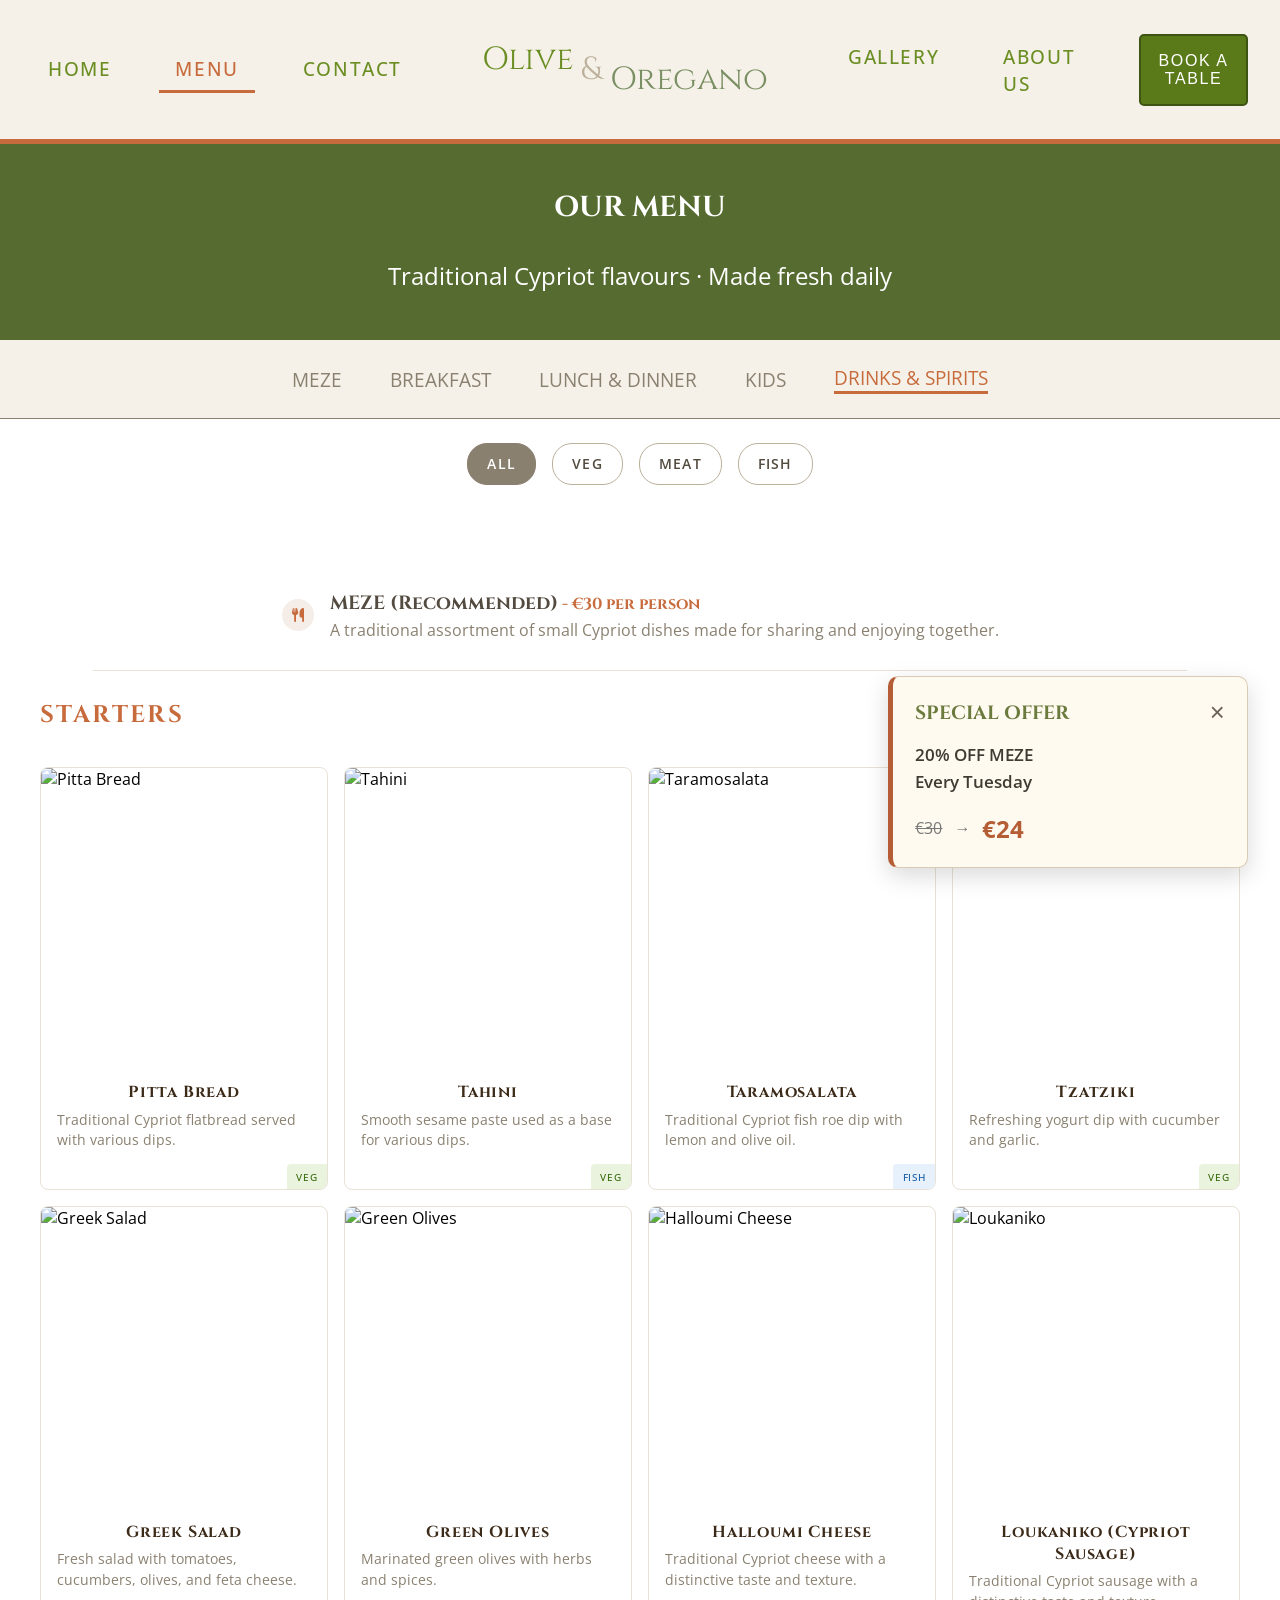
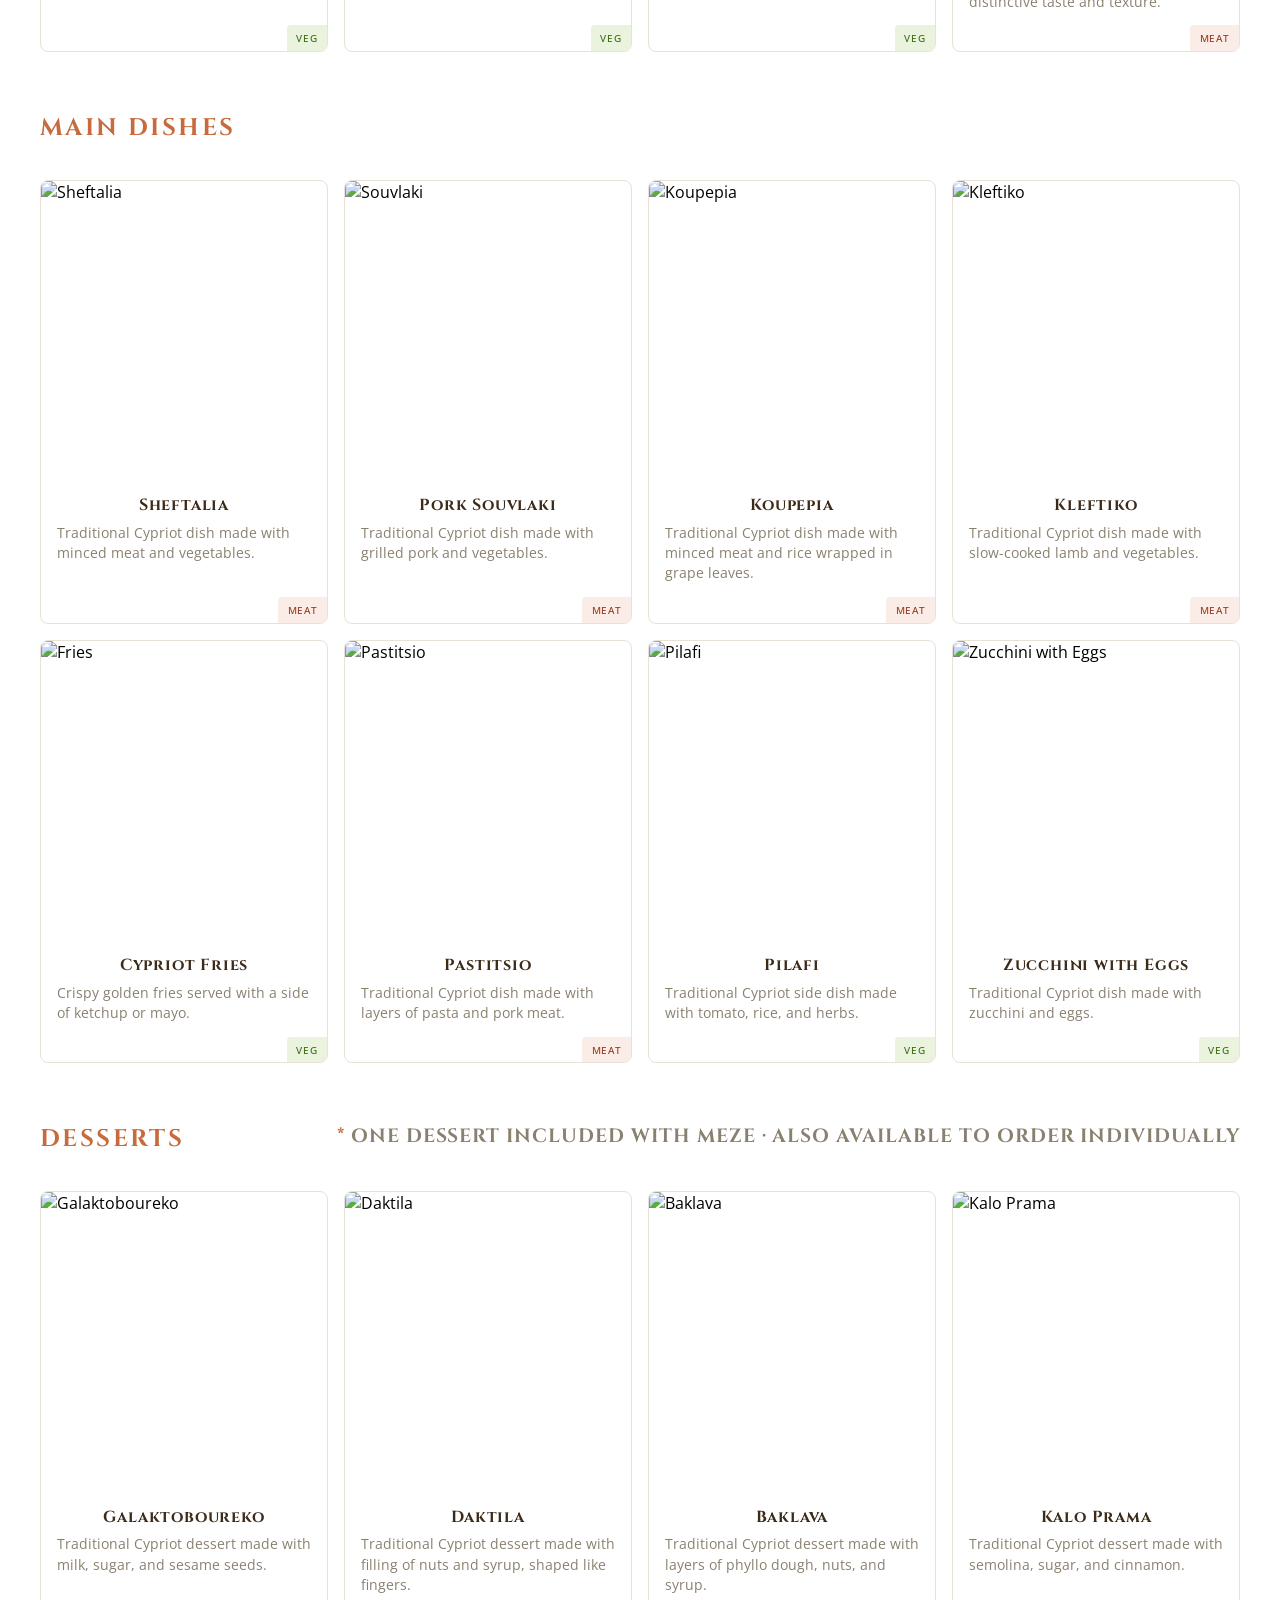
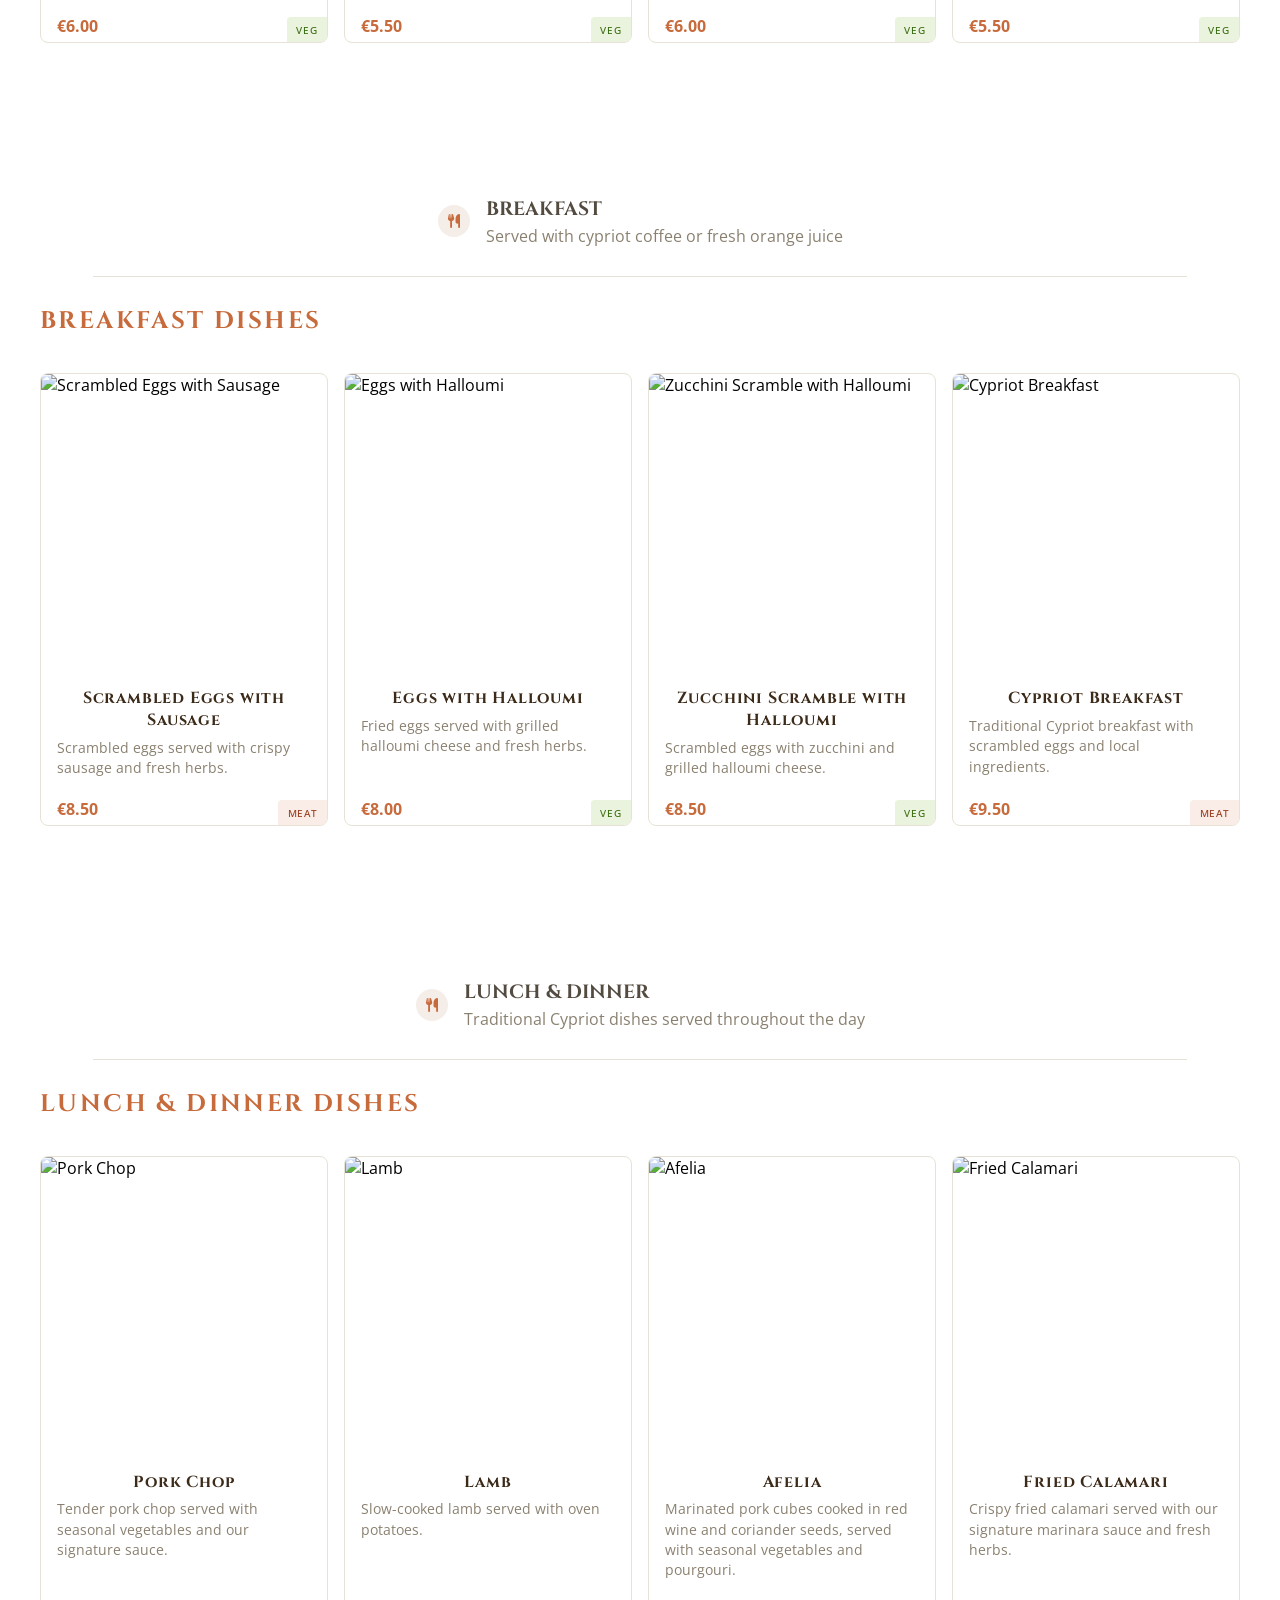
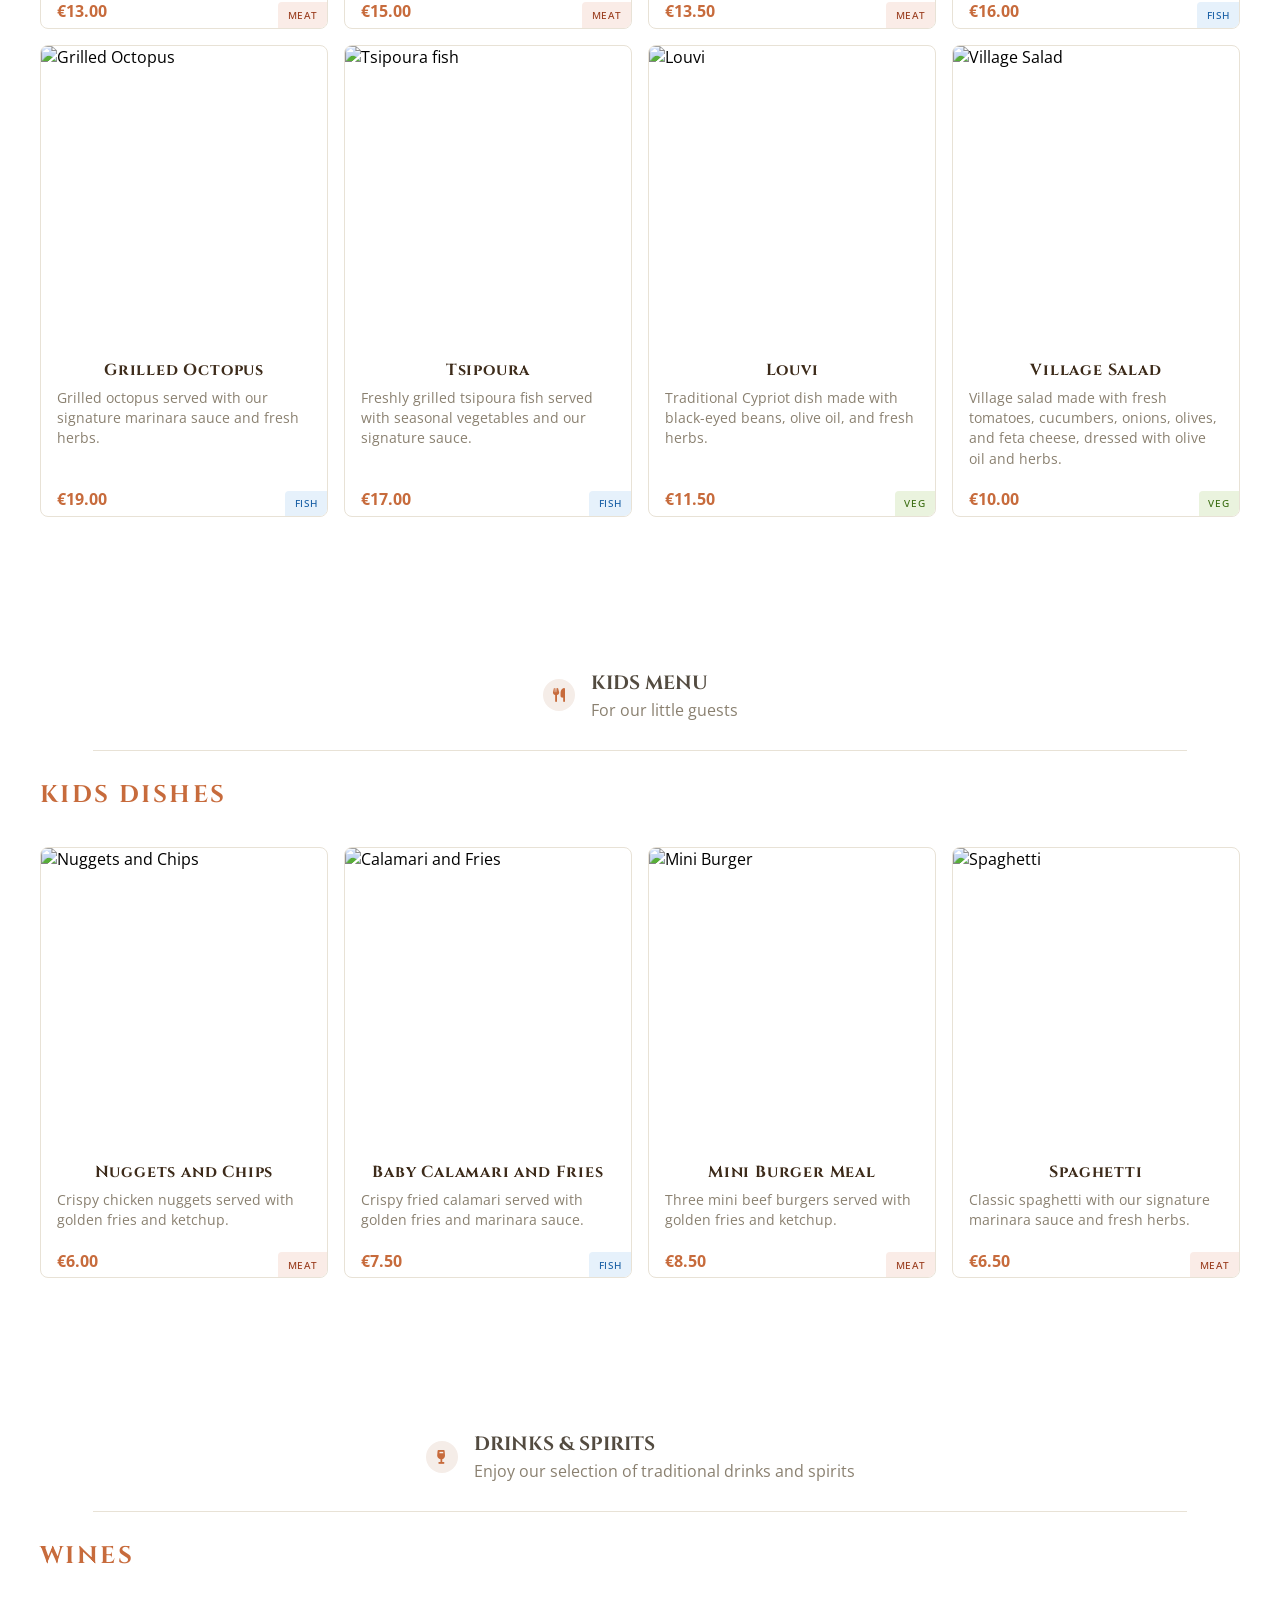
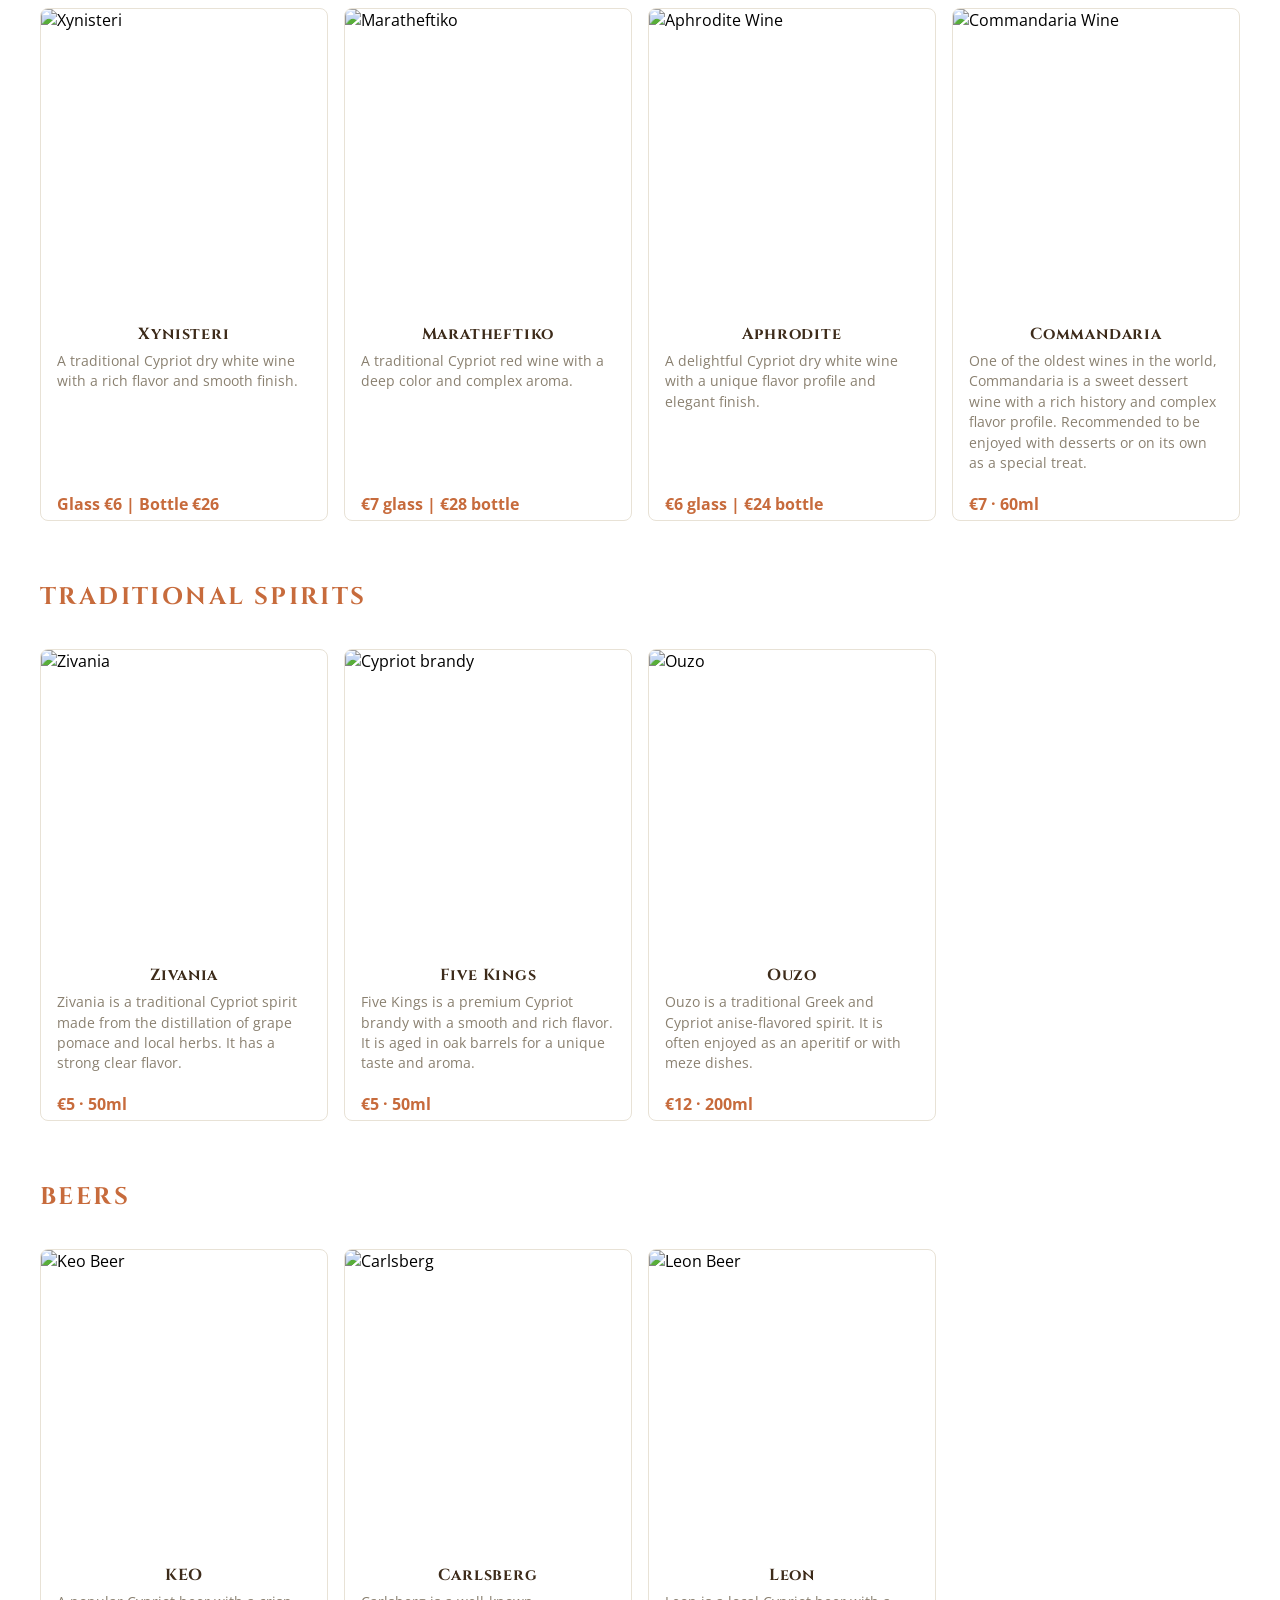
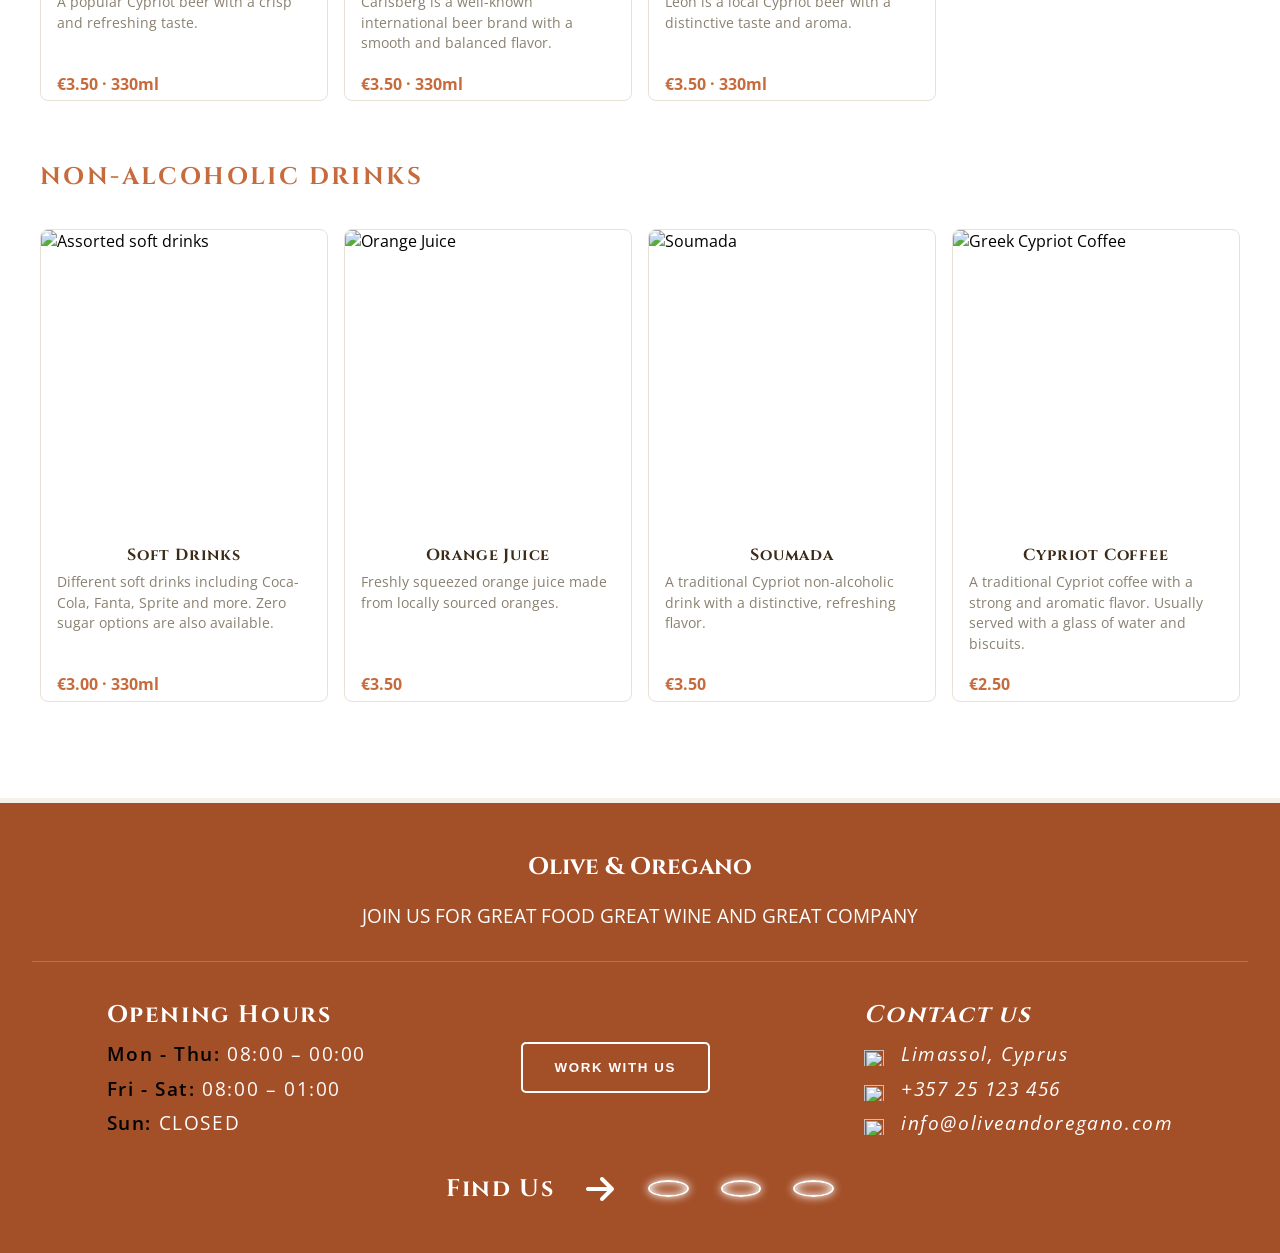
==== commit 93b48f23: "Finish responsive layout" ====
--- a/Menu.html
+++ b/Menu.html
@@ -152,7 +152,7 @@
           </div>
           <div class="text-section">
             <h2>
-              MEZE (Recommended) - <span class="price">€30 per person</span>
+              MEZE (Recommended)<span class="price"> - €30 per person</span>
             </h2>
             <p>
               A traditional assortment of small Cypriot dishes made for sharing
--- a/style.css
+++ b/style.css
@@ -803,6 +803,9 @@
 
   .footer-contact {
     width: min(100%, 360px);
+    display: flex;
+    flex-direction: column;
+    align-items: center;
   }
 
   .footer-contact h3 {
@@ -895,8 +898,32 @@
     padding: 1.5rem;
   }
 
+  .success-toast {
+    left: 50%;
+    right: auto;
+    bottom: 1rem;
+
+    width: calc(100% - 2rem);
+    max-width: 380px;
+
+    transform: translateX(100vw);
+  }
+
+  .success-toast.active {
+    transform: translateX(-50%);
+  }
+
   .hamburger-button {
     font-size: 1.6rem;
+  }
+
+  .footer-contact p {
+    font-size: 1rem;
+    display: grid;
+    grid-template-columns: 24px 1fr;
+    align-items: center;
+    gap: 0.75rem;
+    text-align: center;
   }
 }
 
--- a/menu.css
+++ b/menu.css
@@ -172,7 +172,7 @@
 
 .price {
   font-size: 1rem;
-  color: #8a8070;
+  color: var(--color-primary);
 }
 
 .icon-section {
@@ -497,6 +497,13 @@
     padding: 1rem;
   }
 
+  .price {
+    display: block;
+    margin: 0.25rem;
+    font-size: 1rem;
+    color: var(--color-primary);
+  }
+
   .filter-button {
     font-size: 0.8rem;
     padding: 0.55rem 1rem;
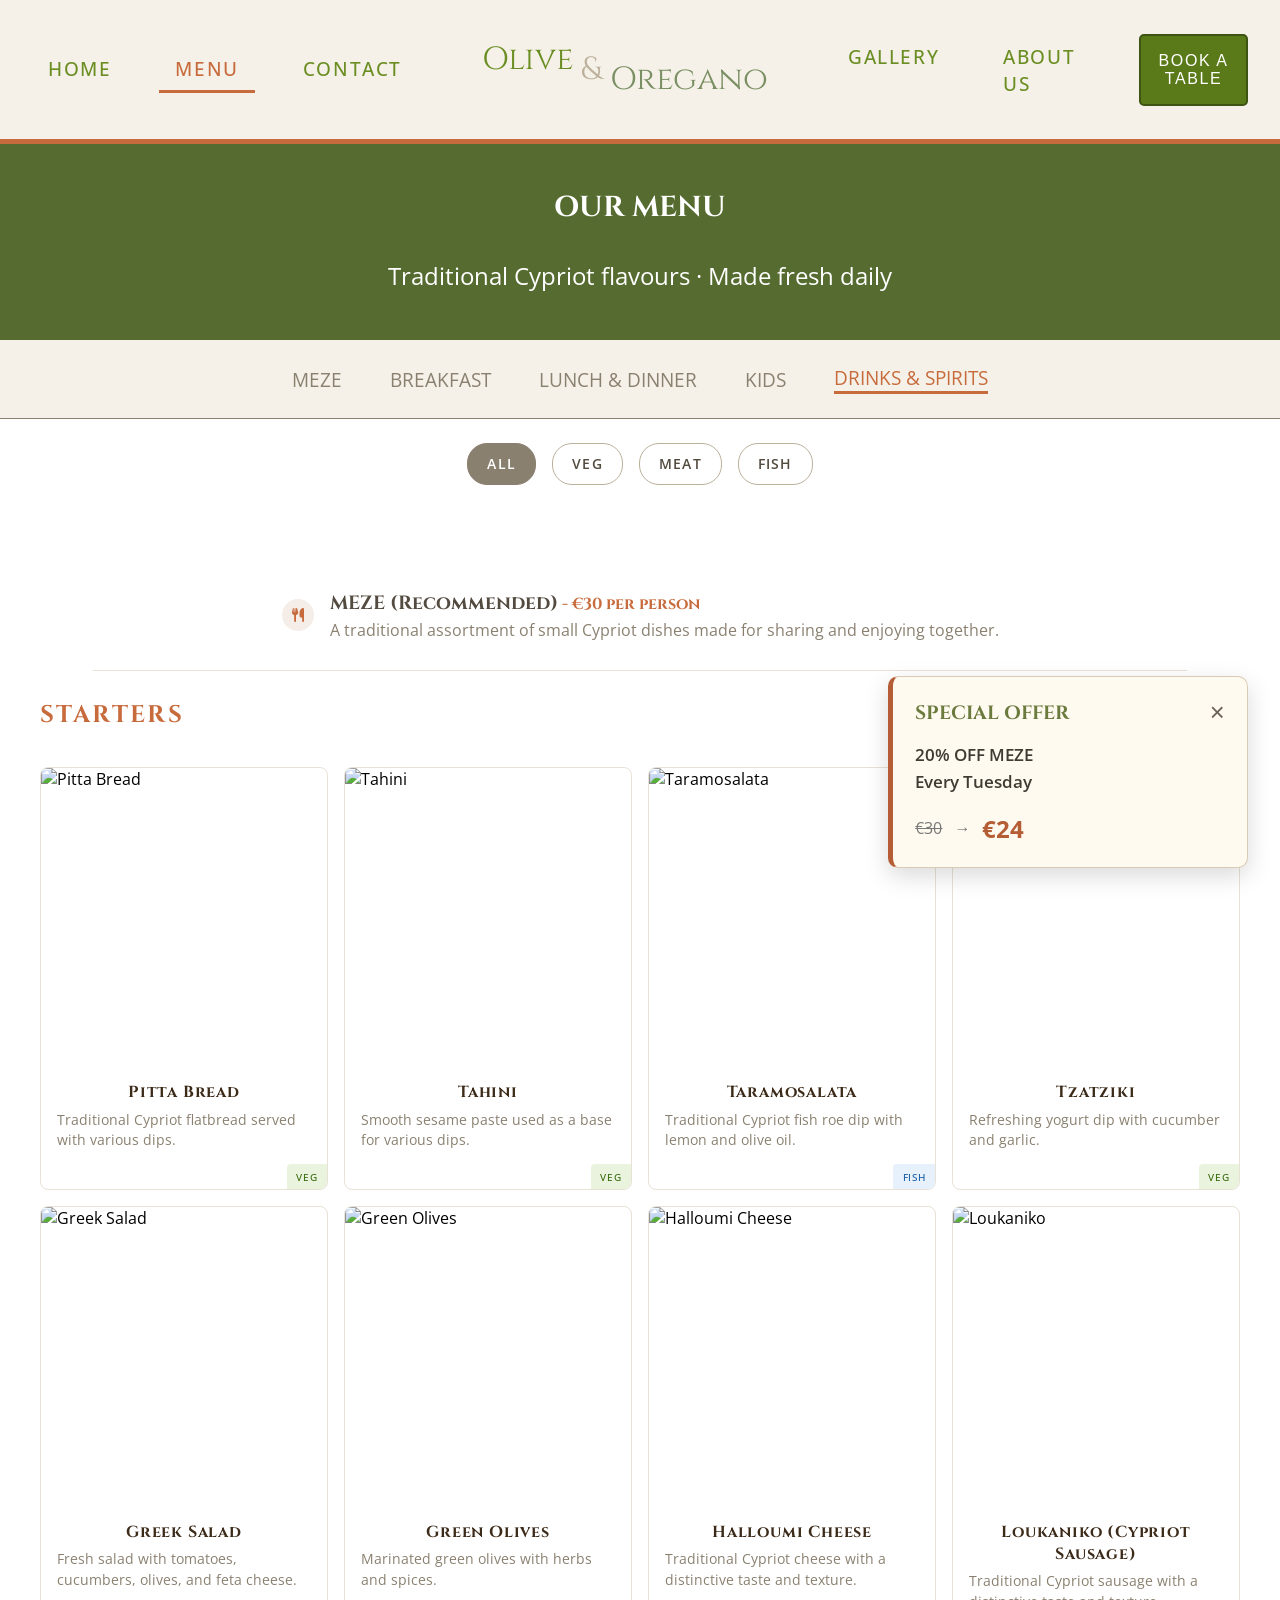
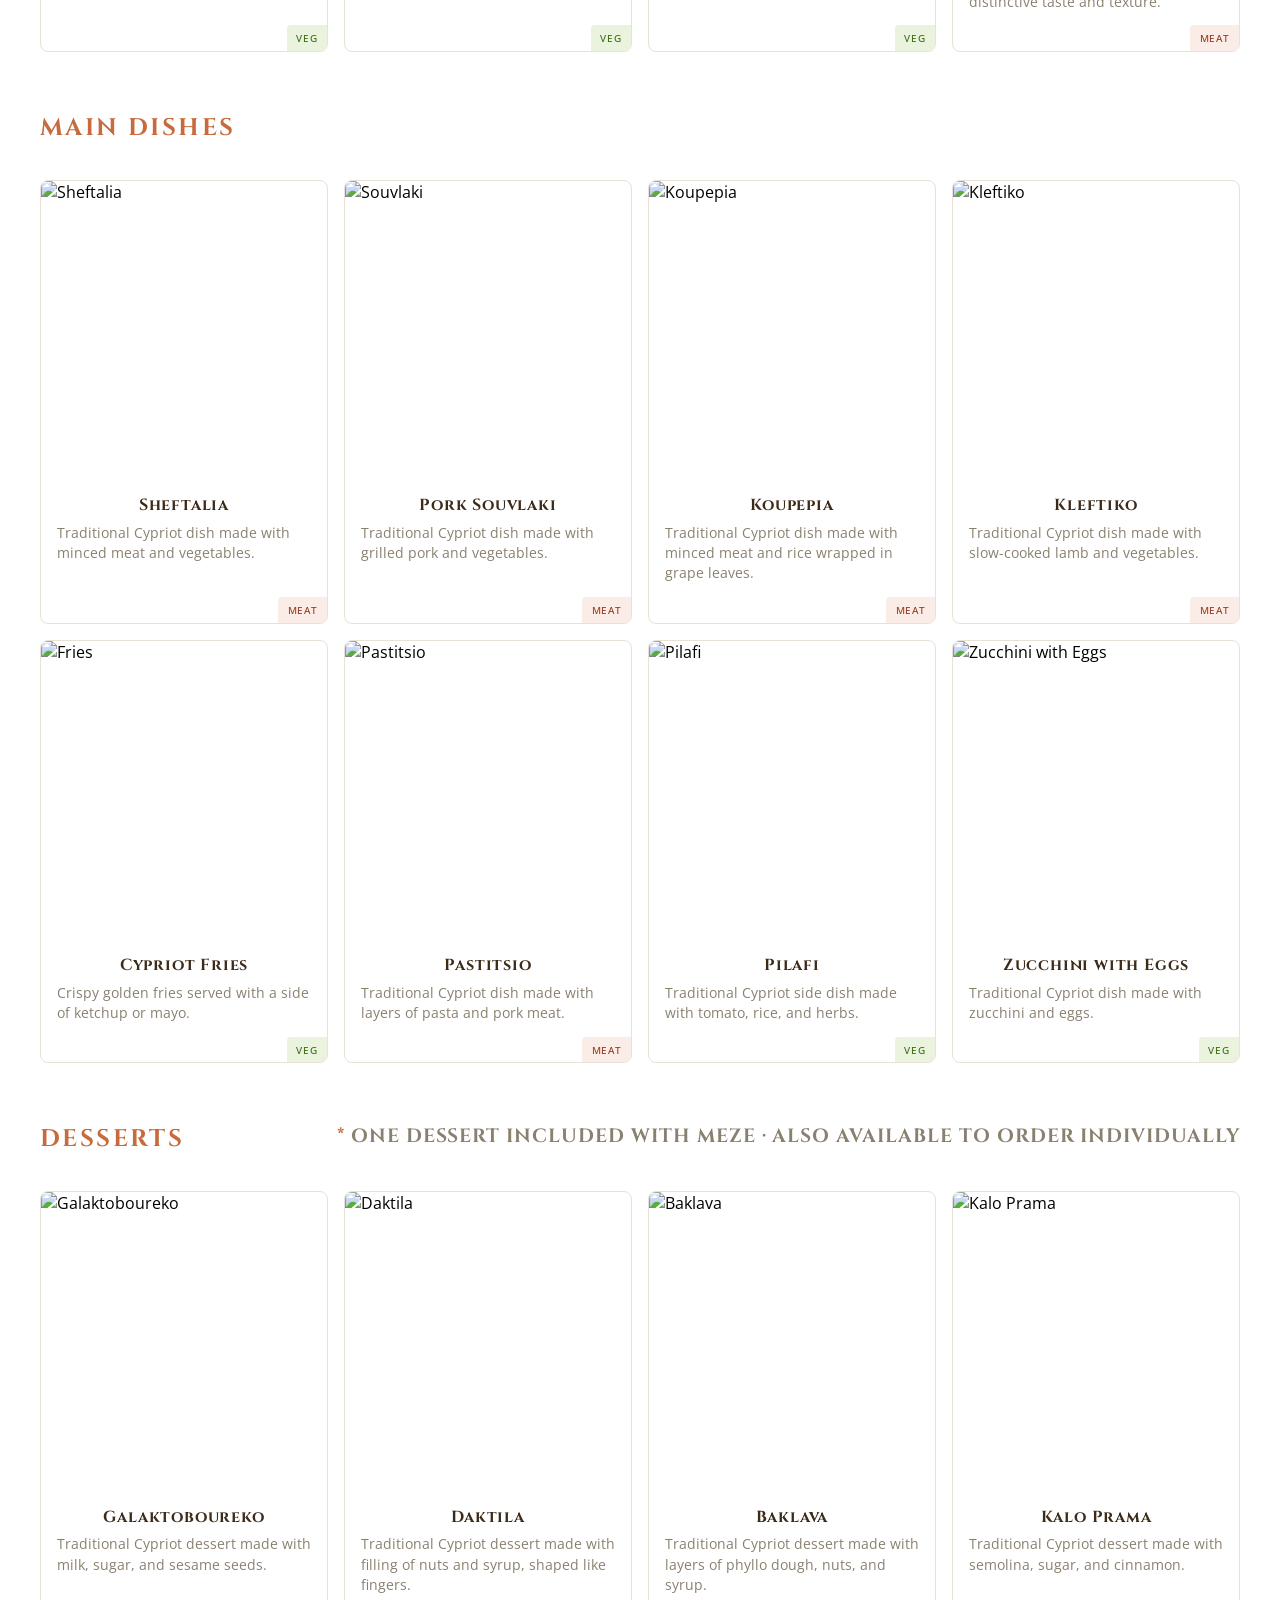
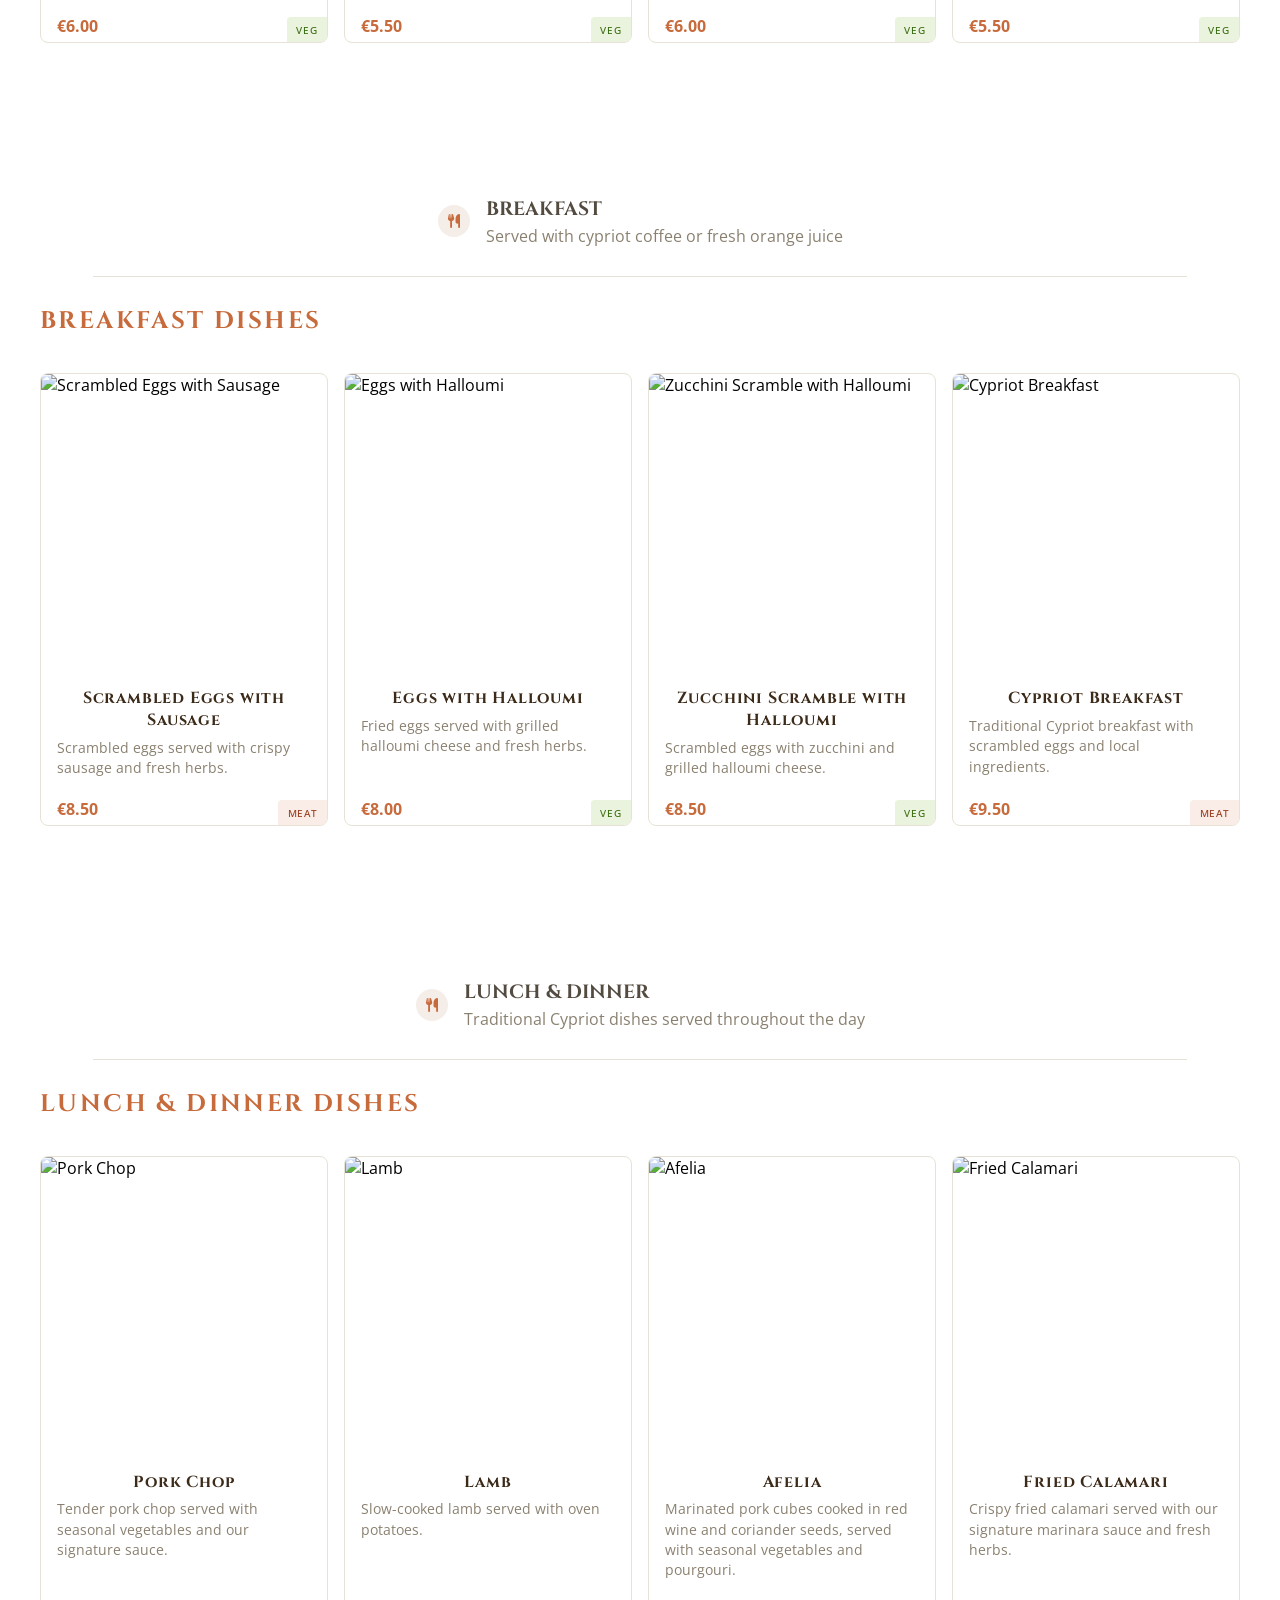
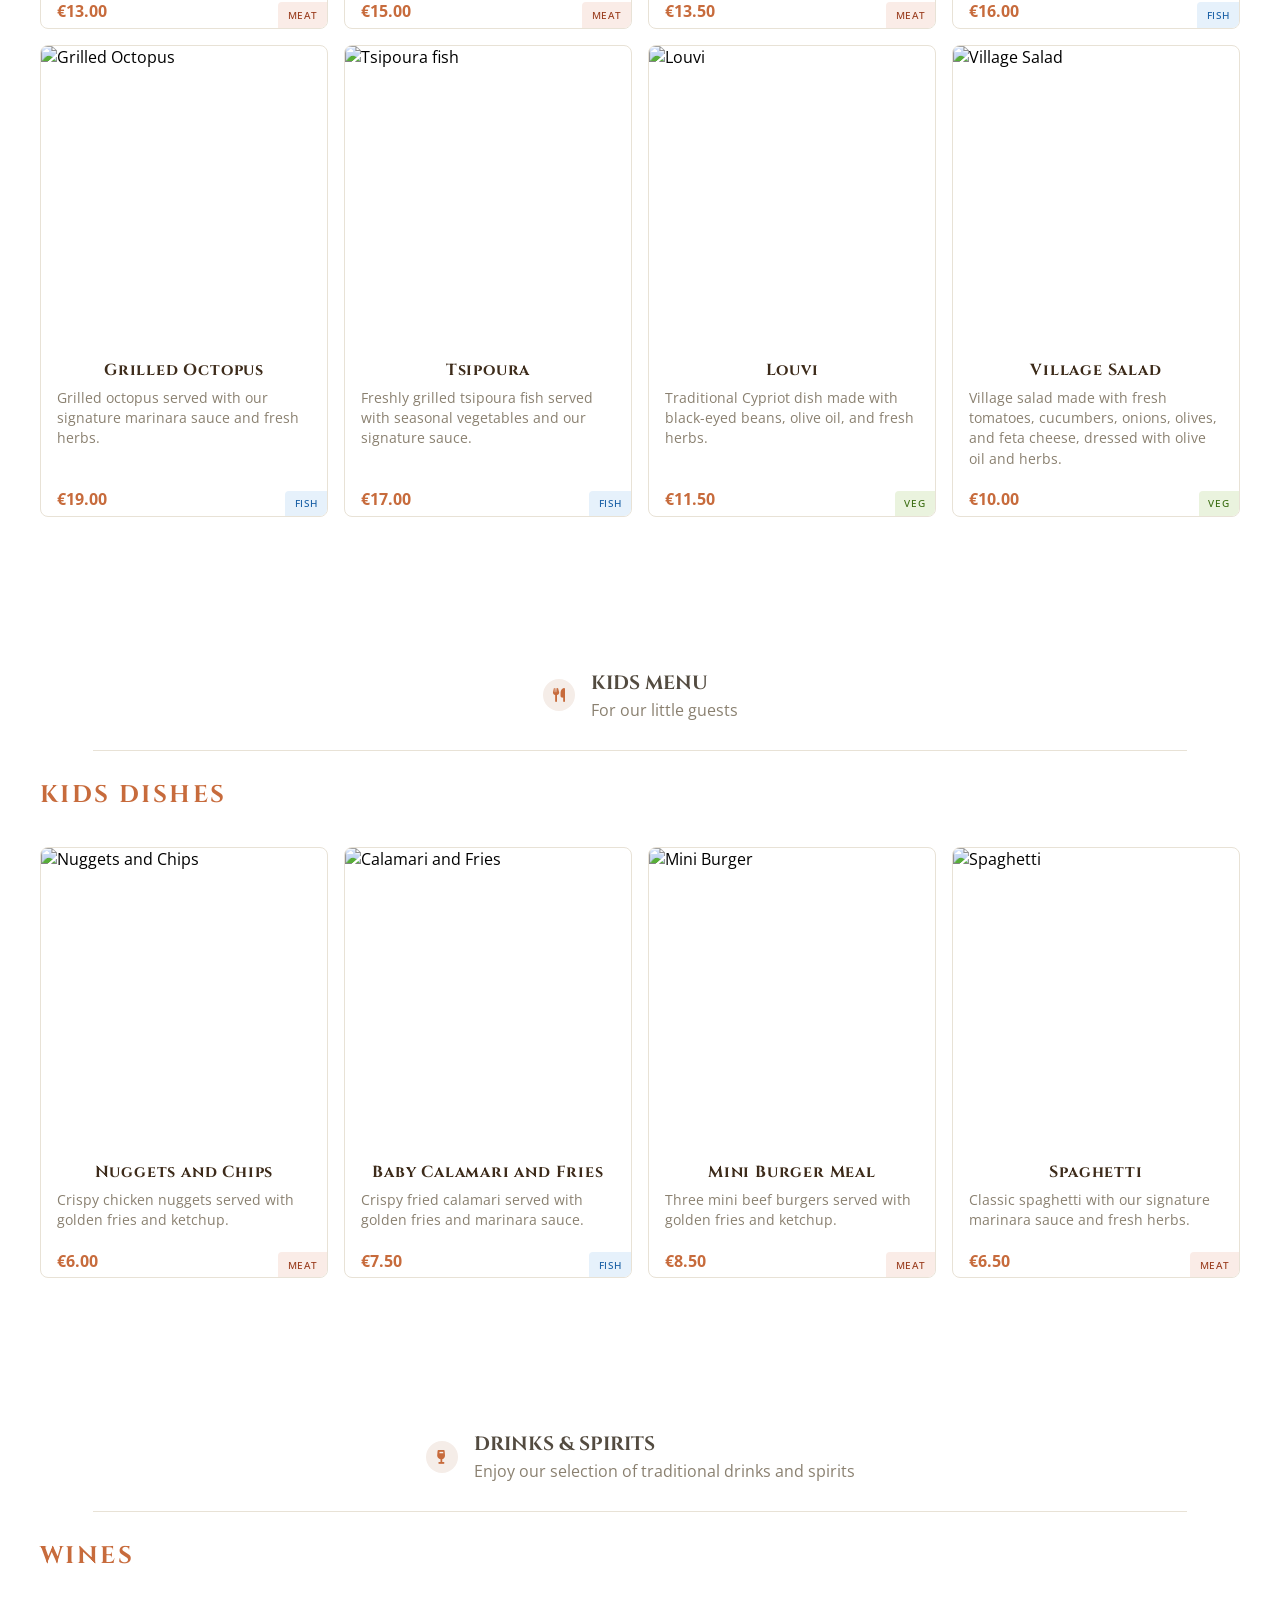
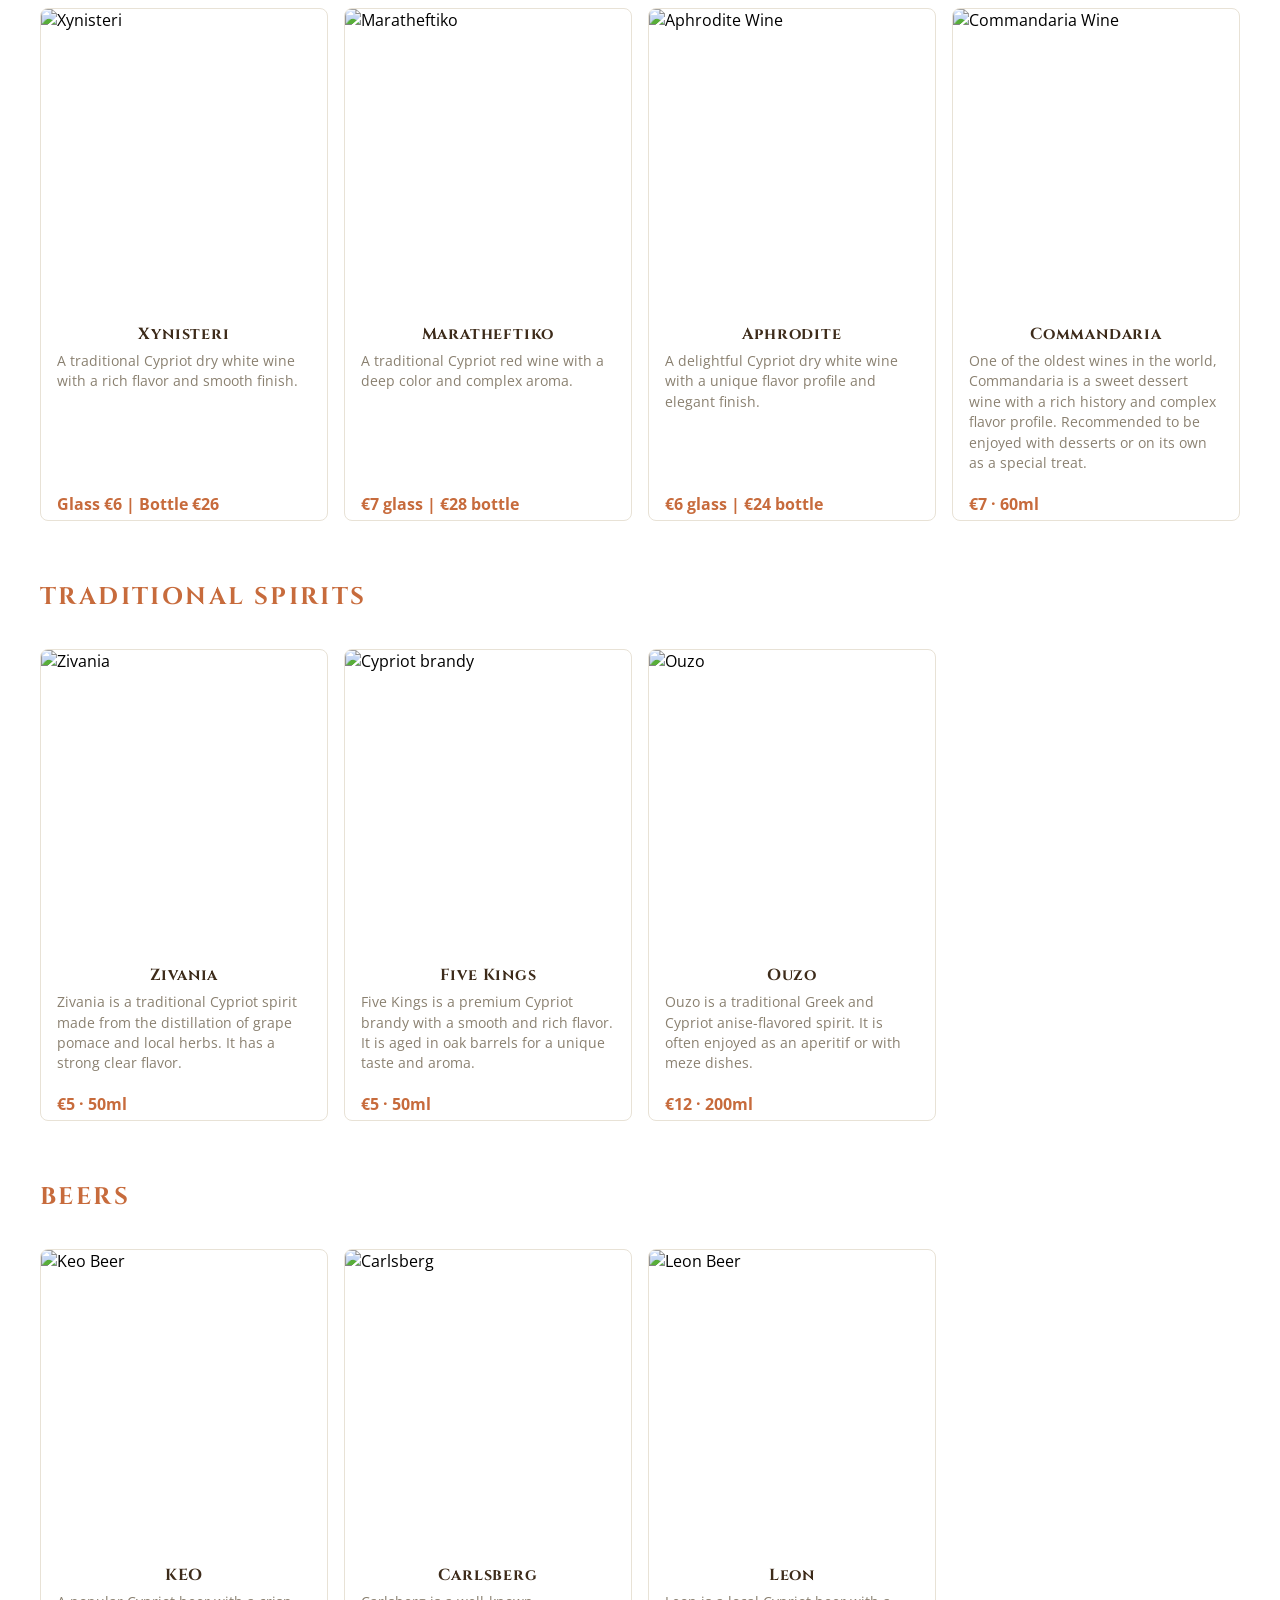
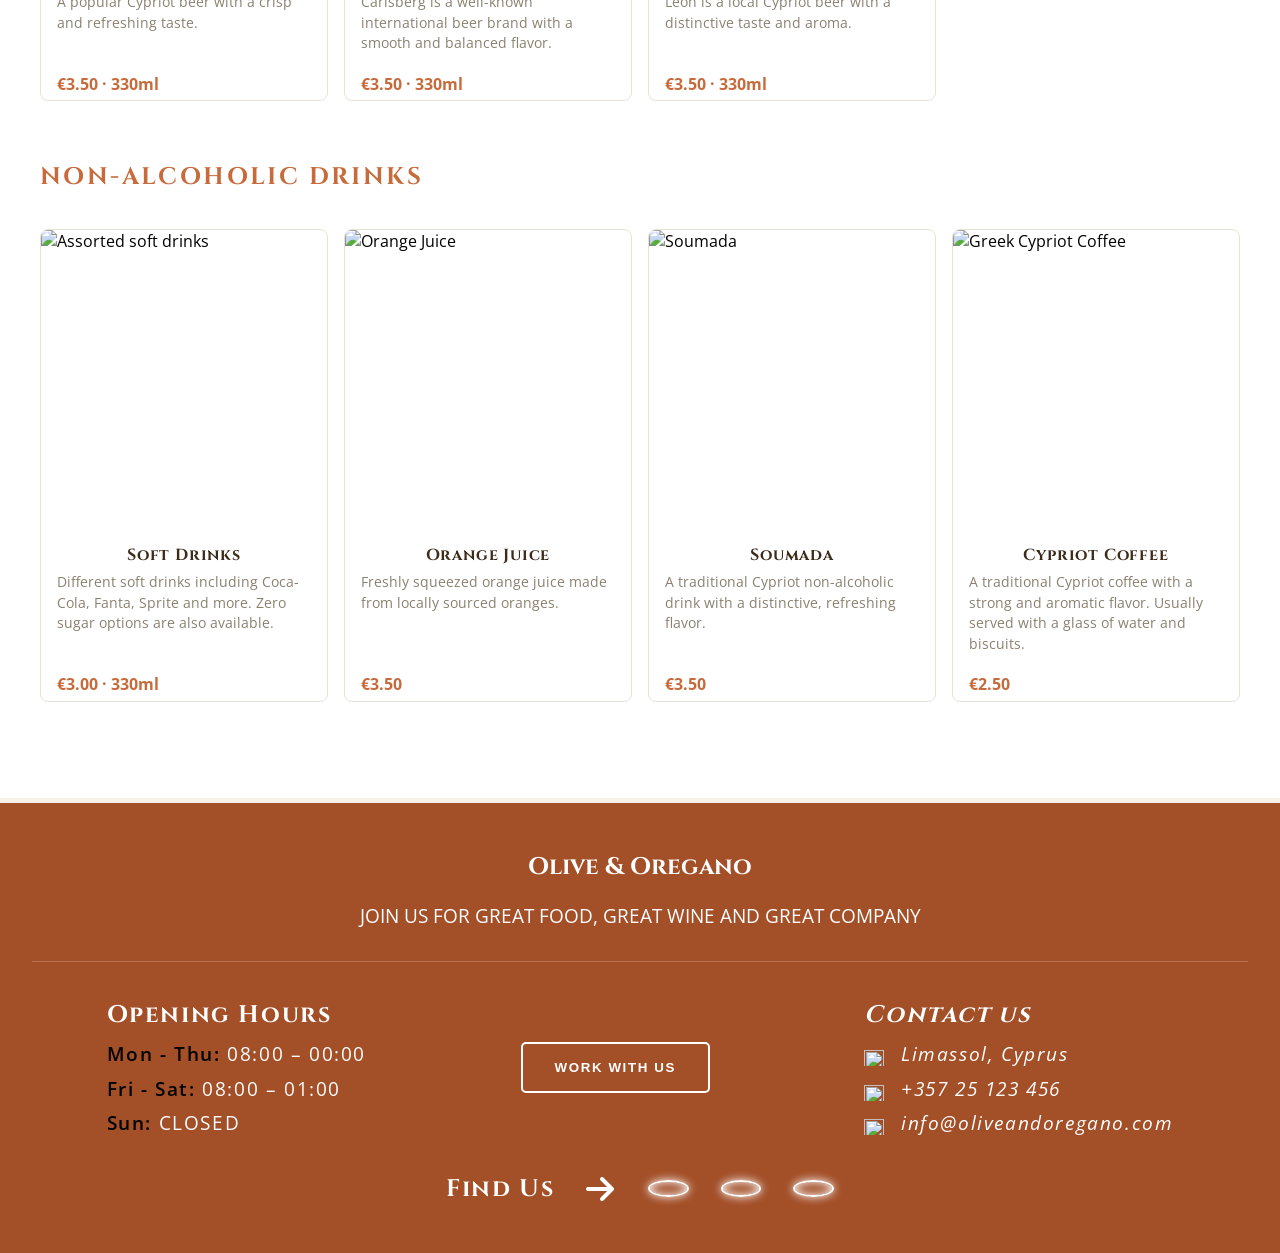
==== commit 5c124859: "Add project README" ====
--- a/Menu.html
+++ b/Menu.html
@@ -8,12 +8,12 @@
       content="Explore the Olive & Oregano menu featuring traditional Cypriot meze, main dishes, desserts, breakfast, drinks, and more."
     />
     <title>Menu | Olive & Oregano</title>
+    <link rel="preconnect" href="https://fonts.googleapis.com" />
+    <link rel="preconnect" href="https://fonts.gstatic.com" crossorigin />
     <link
       href="https://fonts.googleapis.com/css2?family=Cinzel:wght@400..900&display=swap"
       rel="stylesheet"
     />
-    <link rel="preconnect" href="https://fonts.googleapis.com" />
-    <link rel="preconnect" href="https://fonts.gstatic.com" crossorigin />
     <link
       href="https://fonts.googleapis.com/css2?family=Open+Sans:ital,wght@0,300..800;1,300..800&display=swap"
       rel="stylesheet"
@@ -54,8 +54,8 @@
         </button>
 
         <div class="navbar-right">
-          <a href="#">GALLERY</a>
-          <a href="#">ABOUT US</a>
+          <a>GALLERY</a>
+          <a>ABOUT US</a>
         </div>
 
         <button type="button" class="book-table-btn" id="book-table-button">
@@ -67,8 +67,8 @@
           <a href="index.html">HOME</a>
           <a href="menu.html" aria-current="page">MENU</a>
           <a href="#contact">CONTACT</a>
-          <a href="#">GALLERY</a>
-          <a href="#">ABOUT US</a>
+          <a>GALLERY</a>
+          <a>ABOUT US</a>
 
           <button
             type="button"
@@ -279,7 +279,11 @@
         <div class="menu-items">
           <div class="menu-grid">
             <div class="card">
-              <img src="images/sheftalia-main.jpg" alt="Sheftalia" />
+              <img
+                src="images/sheftalia-main.jpg"
+                alt="Sheftalia"
+                loading="lazy"
+              />
               <div class="card-body">
                 <h4 class="card-name">Sheftalia</h4>
                 <p class="card-desc">
@@ -292,7 +296,7 @@
             </div>
 
             <div class="card">
-              <img src="images/souvlaki.webp" alt="Souvlaki" />
+              <img src="images/souvlaki.webp" alt="Souvlaki" loading="lazy" />
               <div class="card-body">
                 <h4 class="card-name">Pork Souvlaki</h4>
                 <p class="card-desc">
@@ -306,7 +310,7 @@
             </div>
 
             <div class="card">
-              <img src="images/koupepia.jpg" alt="Koupepia" />
+              <img src="images/koupepia.jpg" alt="Koupepia" loading="lazy" />
               <div class="card-body">
                 <h4 class="card-name">Koupepia</h4>
                 <p class="card-desc">
@@ -320,7 +324,11 @@
             </div>
 
             <div class="card">
-              <img src="images/ofto-kleftiko.jpg" alt="Kleftiko" />
+              <img
+                src="images/ofto-kleftiko.jpg"
+                alt="Kleftiko"
+                loading="lazy"
+              />
               <div class="card-body">
                 <h4 class="card-name">Kleftiko</h4>
                 <p class="card-desc">
@@ -334,7 +342,7 @@
             </div>
 
             <div class="card">
-              <img src="images/fries.jpg" alt="Fries" />
+              <img src="images/fries.jpg" alt="Fries" loading="lazy" />
               <div class="card-body">
                 <h4 class="card-name">Cypriot Fries</h4>
                 <p class="card-desc">
@@ -347,7 +355,11 @@
             </div>
 
             <div class="card">
-              <img src="images/cypriot-Pastitsio.jpg" alt="Pastitsio" />
+              <img
+                src="images/cypriot-Pastitsio.jpg"
+                alt="Pastitsio"
+                loading="lazy"
+              />
               <div class="card-body">
                 <h4 class="card-name">Pastitsio</h4>
                 <p class="card-desc">
@@ -361,7 +373,7 @@
             </div>
 
             <div class="card">
-              <img src="images/pourkouri.webp" alt="Pilafi" />
+              <img src="images/pourkouri.webp" alt="Pilafi" loading="lazy" />
               <div class="card-body">
                 <h4 class="card-name">Pilafi</h4>
                 <p class="card-desc">
@@ -378,6 +390,7 @@
               <img
                 src="images/zucchini-with-eggs.jpg"
                 alt="Zucchini with Eggs"
+                loading="lazy"
               />
               <div class="card-body">
                 <h4 class="card-name">Zucchini with Eggs</h4>
@@ -403,7 +416,11 @@
         <div class="menu-items">
           <div class="menu-grid">
             <div class="card">
-              <img src="images/cyprus-dessert.jpg" alt="Galaktoboureko" />
+              <img
+                src="images/cyprus-dessert.jpg"
+                alt="Galaktoboureko"
+                loading="lazy"
+              />
               <div class="card-body">
                 <h4 class="card-name">Galaktoboureko</h4>
                 <p class="card-desc">
@@ -418,7 +435,7 @@
             </div>
 
             <div class="card">
-              <img src="images/daktila.jpg" alt="Daktila" />
+              <img src="images/daktila.jpg" alt="Daktila" loading="lazy" />
               <div class="card-body">
                 <h4 class="card-name">Daktila</h4>
                 <p class="card-desc">
@@ -433,7 +450,7 @@
             </div>
 
             <div class="card">
-              <img src="images/baklava.jpg" alt="Baklava" />
+              <img src="images/baklava.jpg" alt="Baklava" loading="lazy" />
               <div class="card-body">
                 <h4 class="card-name">Baklava</h4>
                 <p class="card-desc">
@@ -448,7 +465,11 @@
             </div>
 
             <div class="card">
-              <img src="images/kalo-prama.jpg" alt="Kalo Prama" />
+              <img
+                src="images/kalo-prama.jpg"
+                alt="Kalo Prama"
+                loading="lazy"
+              />
               <div class="card-body">
                 <h4 class="card-name">Kalo Prama</h4>
                 <p class="card-desc">
@@ -1100,7 +1121,7 @@
     <footer class="footer">
       <div class="footer-about">
         <h3>Olive & Oregano</h3>
-        <p>JOIN US FOR GREAT FOOD GREAT WINE AND GREAT COMPANY</p>
+        <p>JOIN US FOR GREAT FOOD, GREAT WINE AND GREAT COMPANY</p>
       </div>
 
       <div class="footer-container">
@@ -1108,14 +1129,19 @@
           <h3>Opening Hours</h3>
 
           <p>
-            <span class="days">Mon - Thu:</span> 08:00
-            <span class="dash">–</span> 00:00
+            <span class="days">Mon - Thu:</span>
+            <span class="hours">08:00 – 00:00</span>
           </p>
+
           <p>
-            <span class="days">Fri - Sat:</span> 08:00
-            <span class="dash">–</span> 01:00
+            <span class="days">Fri - Sat:</span>
+            <span class="hours">08:00 – 01:00</span>
           </p>
-          <p><span class="days">Sun:</span> CLOSED</p>
+
+          <p>
+            <span class="days">Sun:</span>
+            <span class="hours">CLOSED</span>
+          </p>
         </div>
 
         <button type="button" class="work-btn" id="work-btn">
@@ -1157,7 +1183,7 @@
       <div class="footer-socials">
         <h3>Find Us</h3>
 
-        <i class="fa-solid fa-arrow-right footer-arrow"></i>
+        <i class="fa-solid fa-arrow-right footer-arrow" aria-hidden="true"></i>
 
         <div class="social-logos">
           <a aria-label="Facebook">
--- a/style.css
+++ b/style.css
@@ -600,7 +600,7 @@
 }
 
 .application-form fieldset {
-  border: 1px solid #bbb09a;
+  border: 1px solid var(--color-border);
   border-radius: 5px;
   padding: 1rem;
 }
@@ -608,7 +608,7 @@
 .application-form legend {
   padding: 0 0.5rem;
   font-weight: 600;
-  color: #534b40;
+  color: var(--color-text);
 }
 
 .application-form fieldset input {
@@ -814,6 +814,8 @@
   }
 
   .footer-contact p {
+    width: 100%;
+    max-width: 300px;
     font-size: 1rem;
     display: grid;
     grid-template-columns: 24px 1fr;
@@ -915,15 +917,6 @@
 
   .hamburger-button {
     font-size: 1.6rem;
-  }
-
-  .footer-contact p {
-    font-size: 1rem;
-    display: grid;
-    grid-template-columns: 24px 1fr;
-    align-items: center;
-    gap: 0.75rem;
-    text-align: center;
   }
 }
 
--- a/menu.css
+++ b/menu.css
@@ -96,10 +96,10 @@
   font-weight: 600;
   letter-spacing: 0.08em;
 
-  color: #534b40;
+  color: var(--color-text);
   background-color: var(--color-white);
 
-  border: 1px solid #bbb09a;
+  border: 1px solid var(--color-border);
   border-radius: 20px;
 
   cursor: pointer;
@@ -204,7 +204,7 @@
 .text-section h2 {
   font-size: 1.2rem;
   font-family: "Cinzel", serif;
-  color: #534b40;
+  color: var(--color-text);
 }
 
 .text-section p {
@@ -463,20 +463,11 @@
   .menu-category-section {
     top: 110px;
   }
-
-  .header {
-    padding: 1rem 1.5rem;
-  }
 }
 
 @media (max-width: 640px) {
   .header {
     padding: 0.75rem 1rem;
-  }
-
-  .logo {
-    font-size: 1.6rem;
-    padding: 0.5rem;
   }
 
   main {
